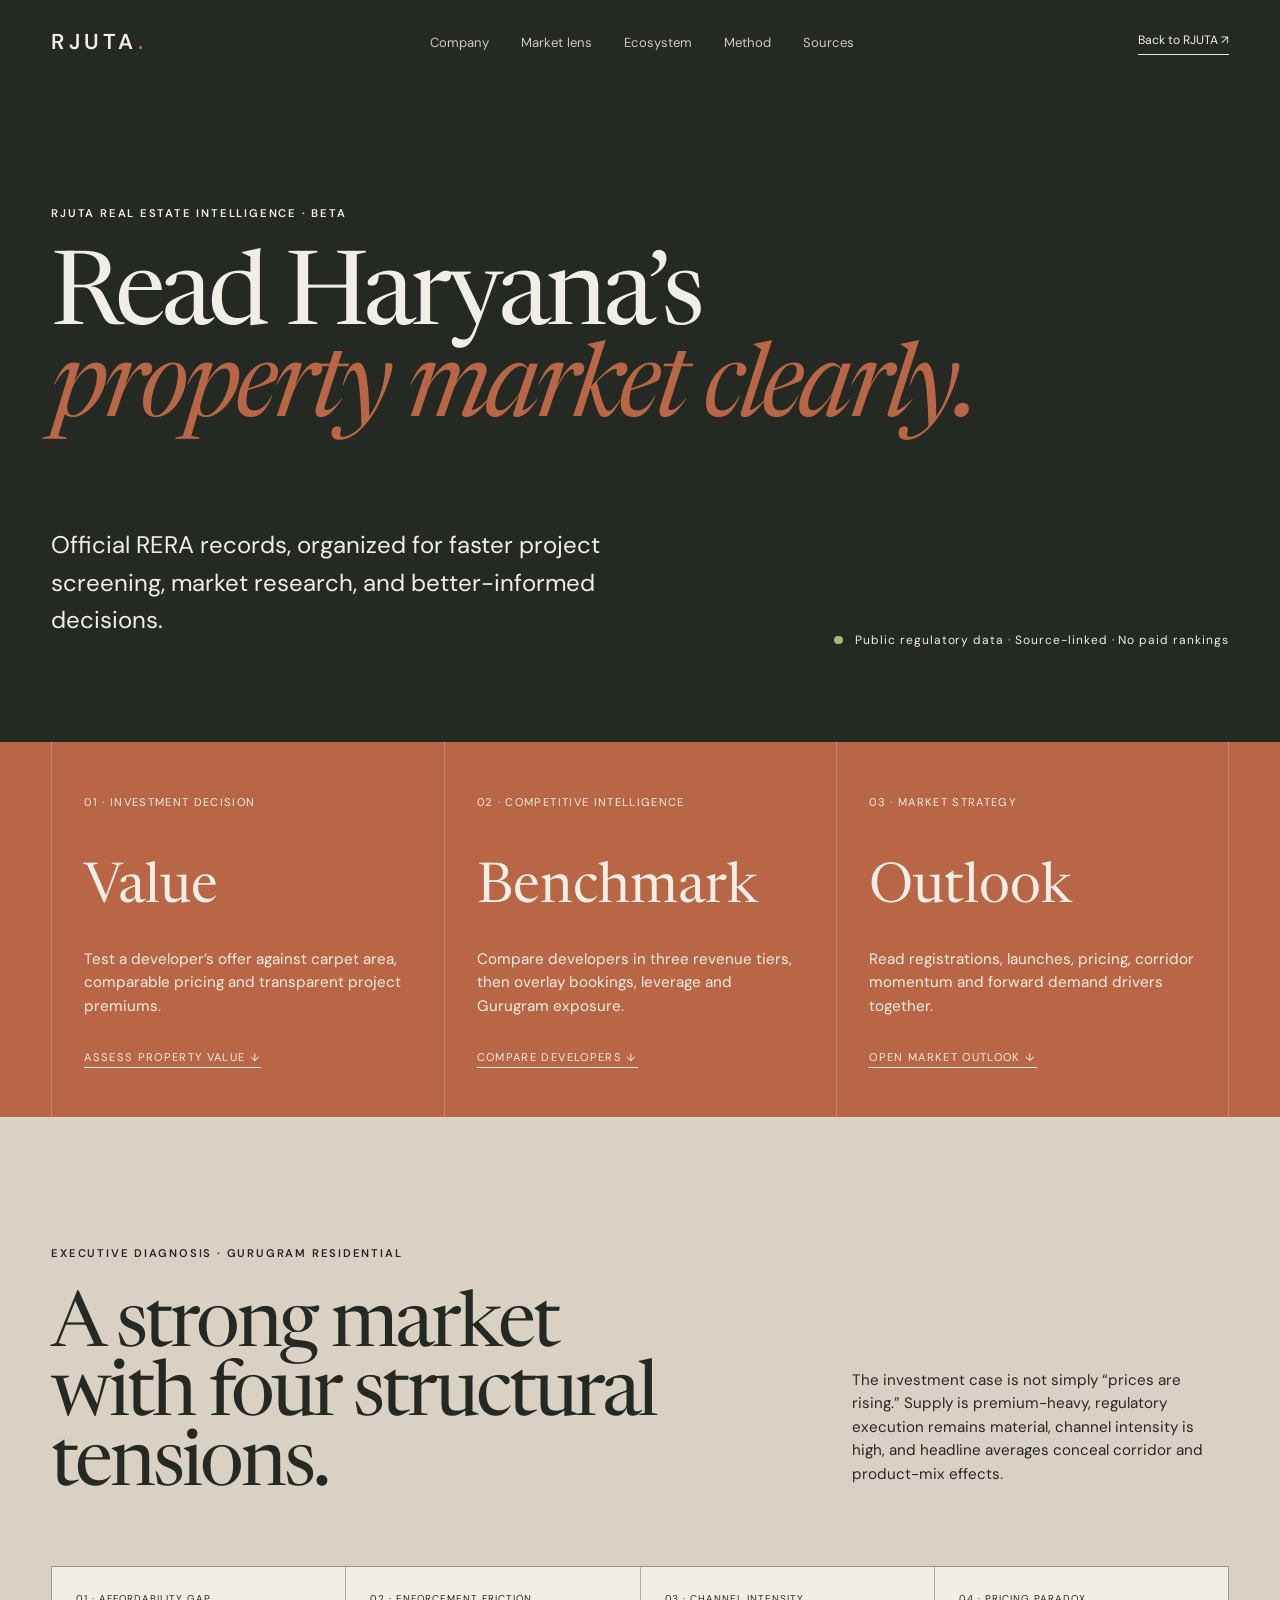
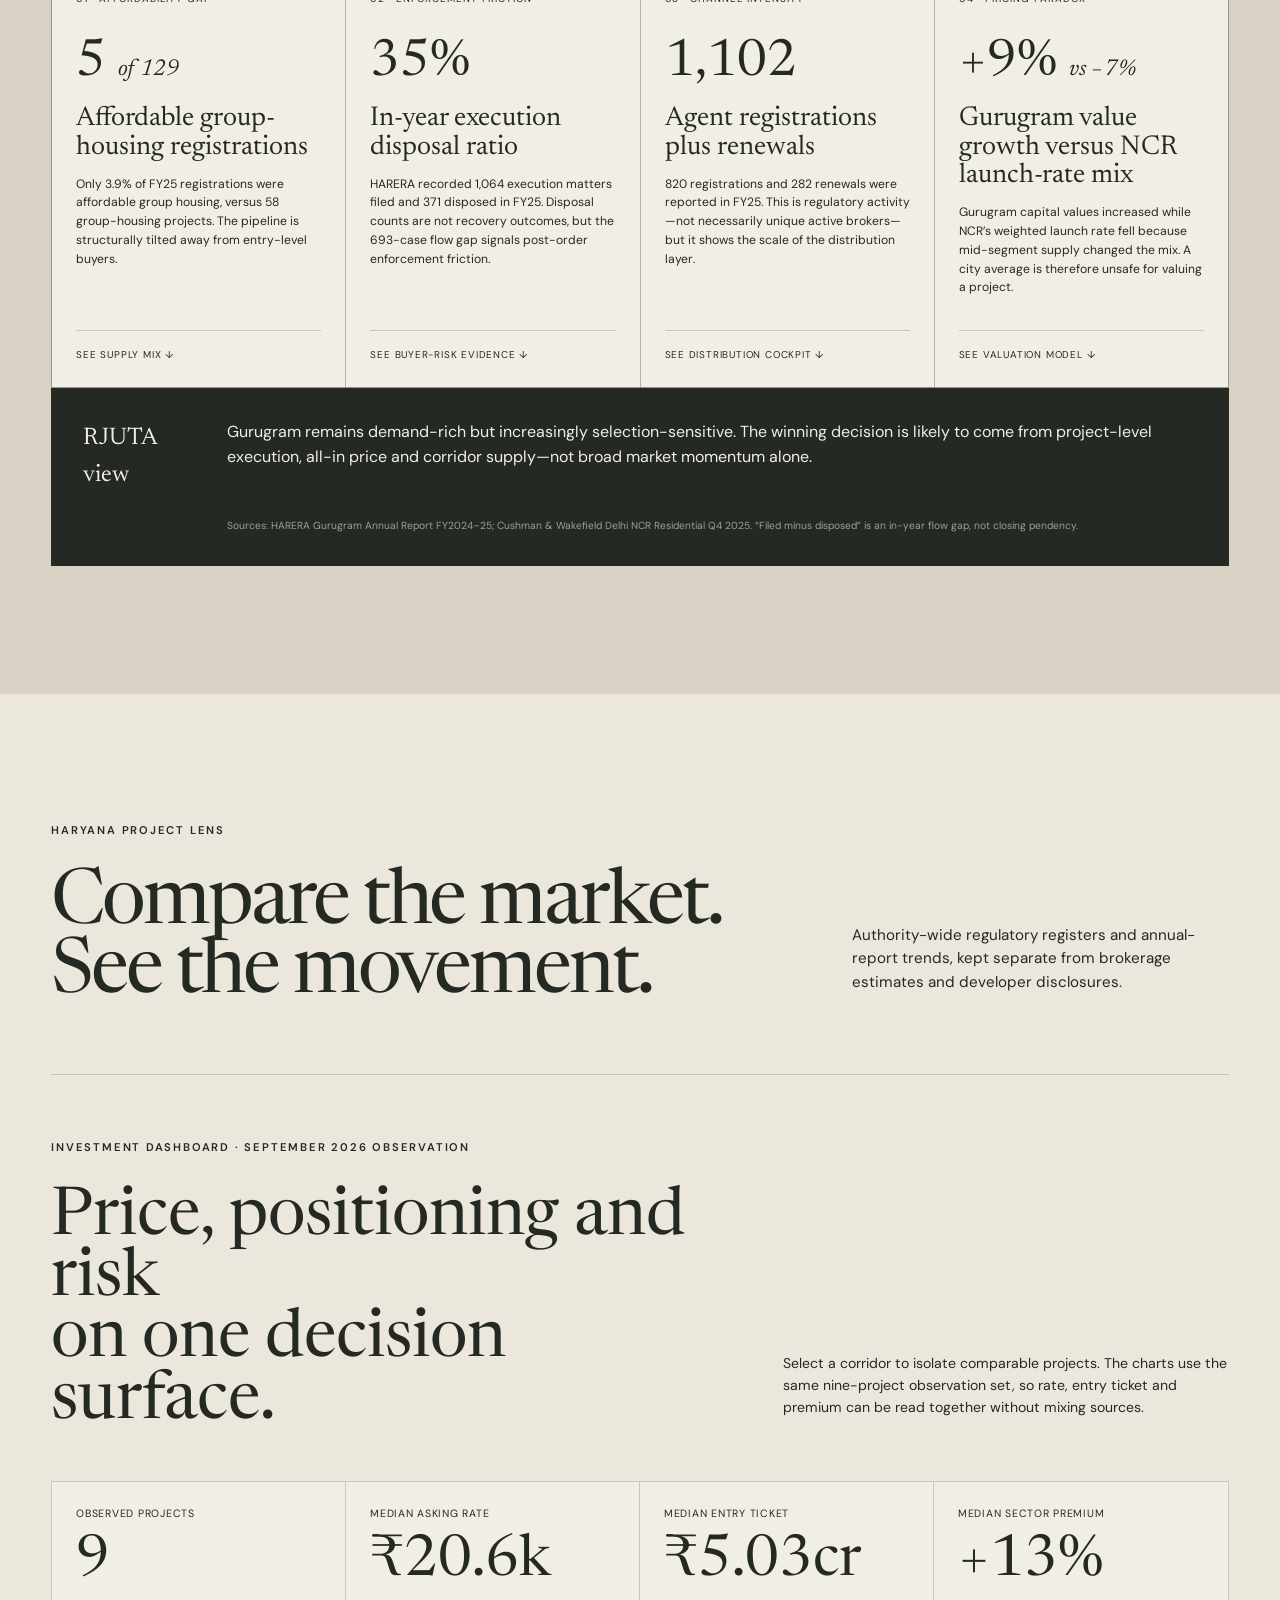
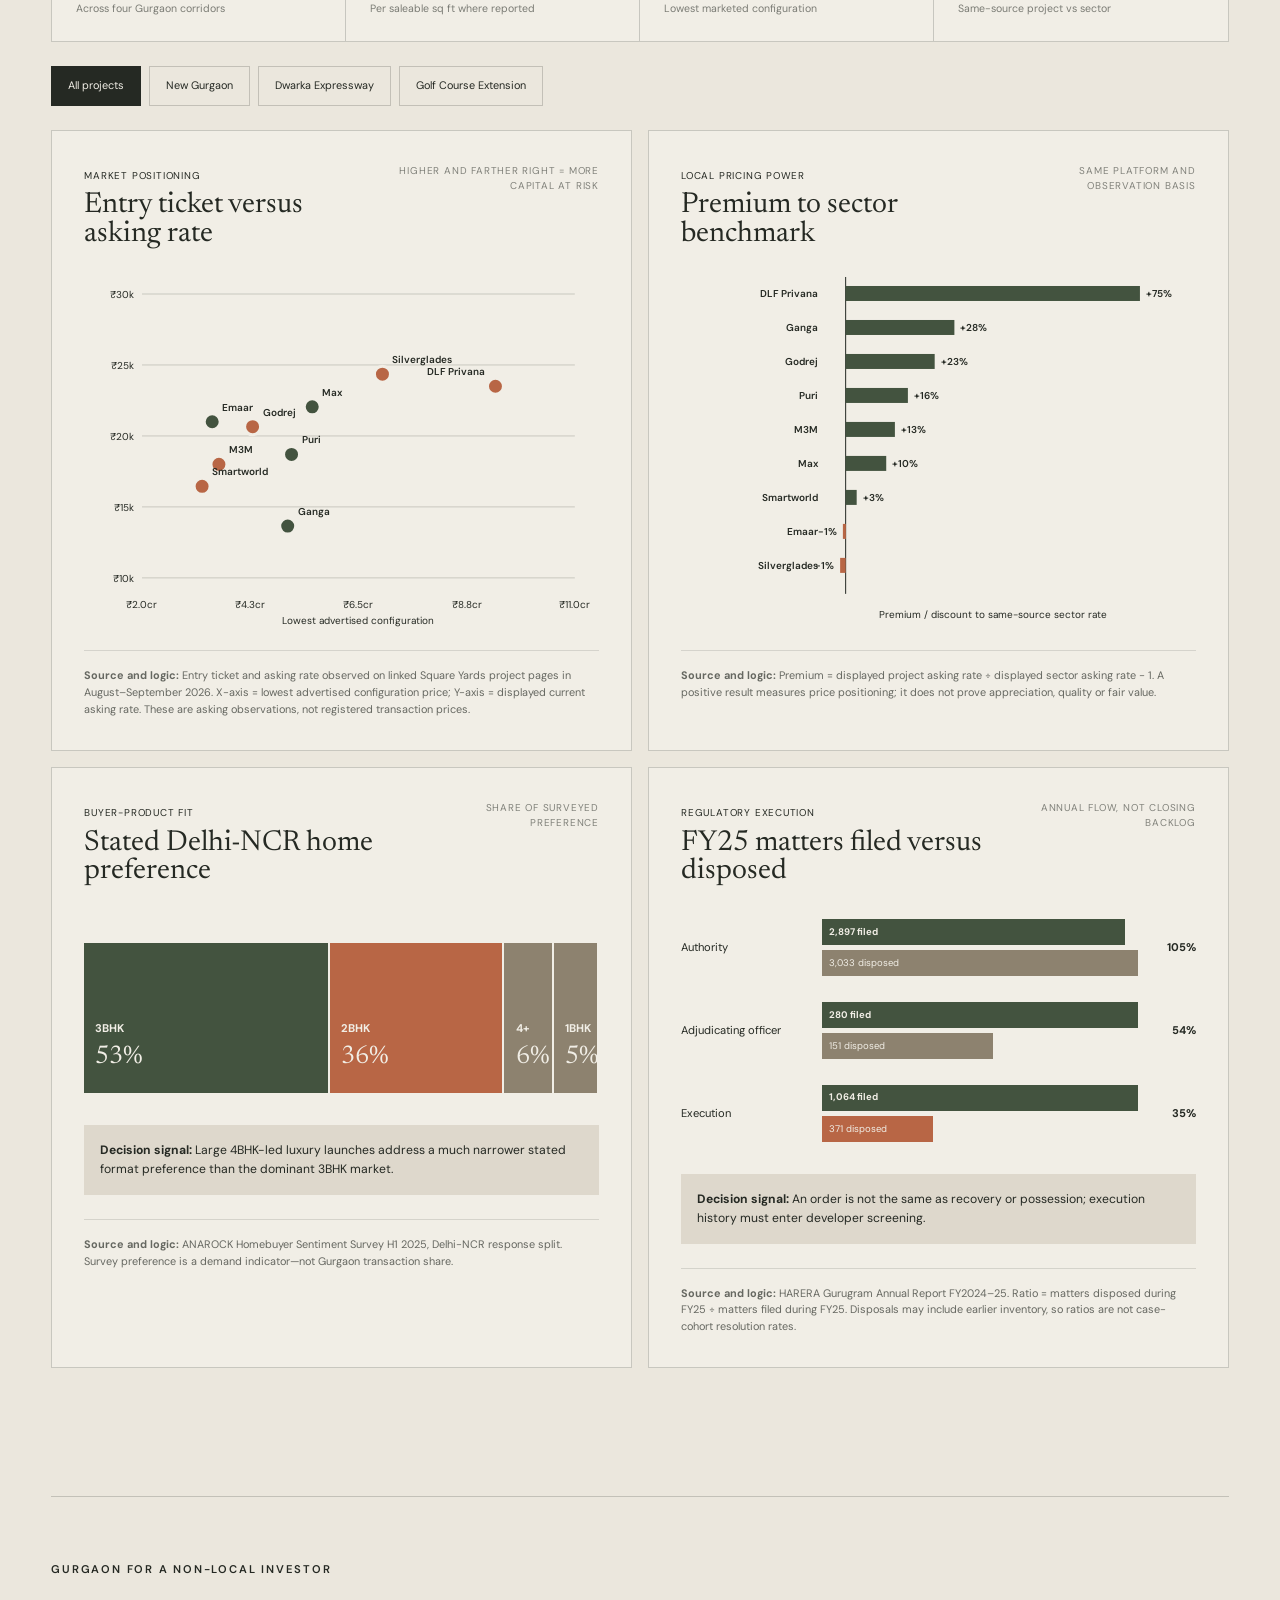
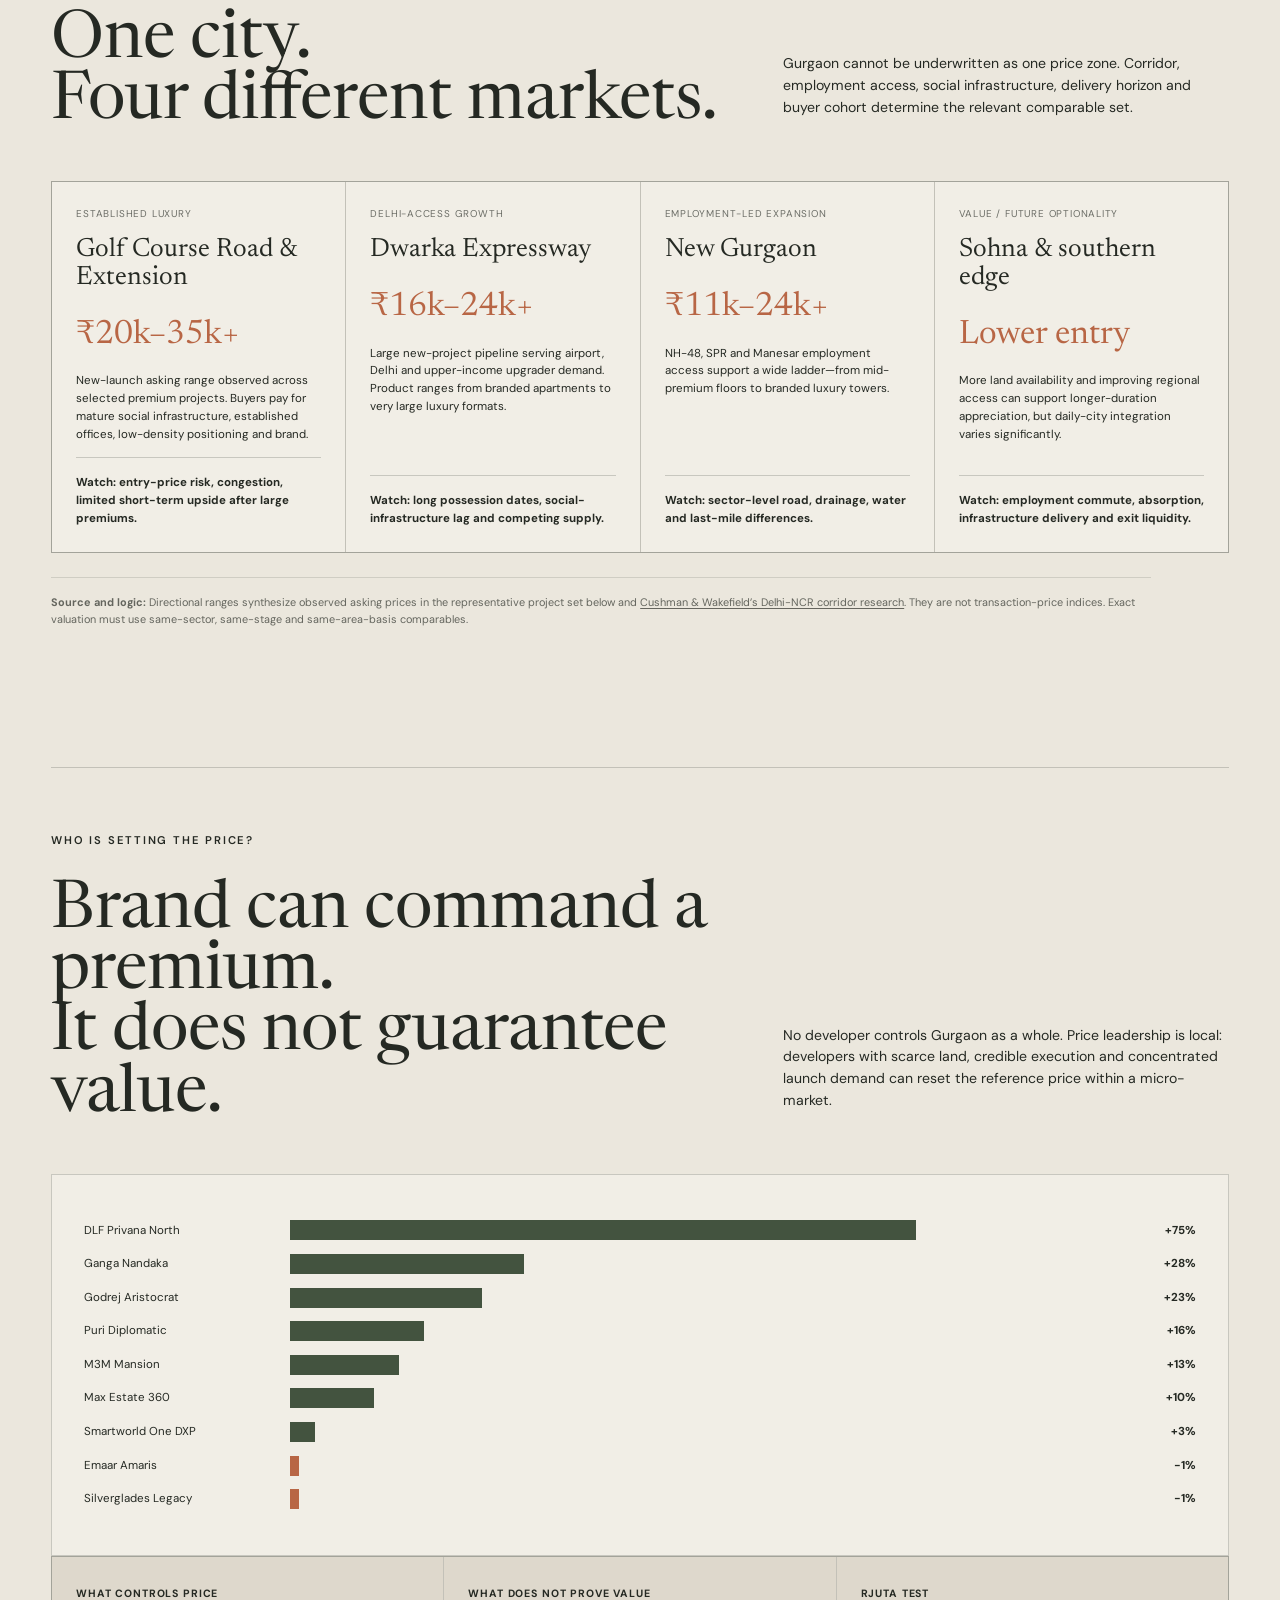
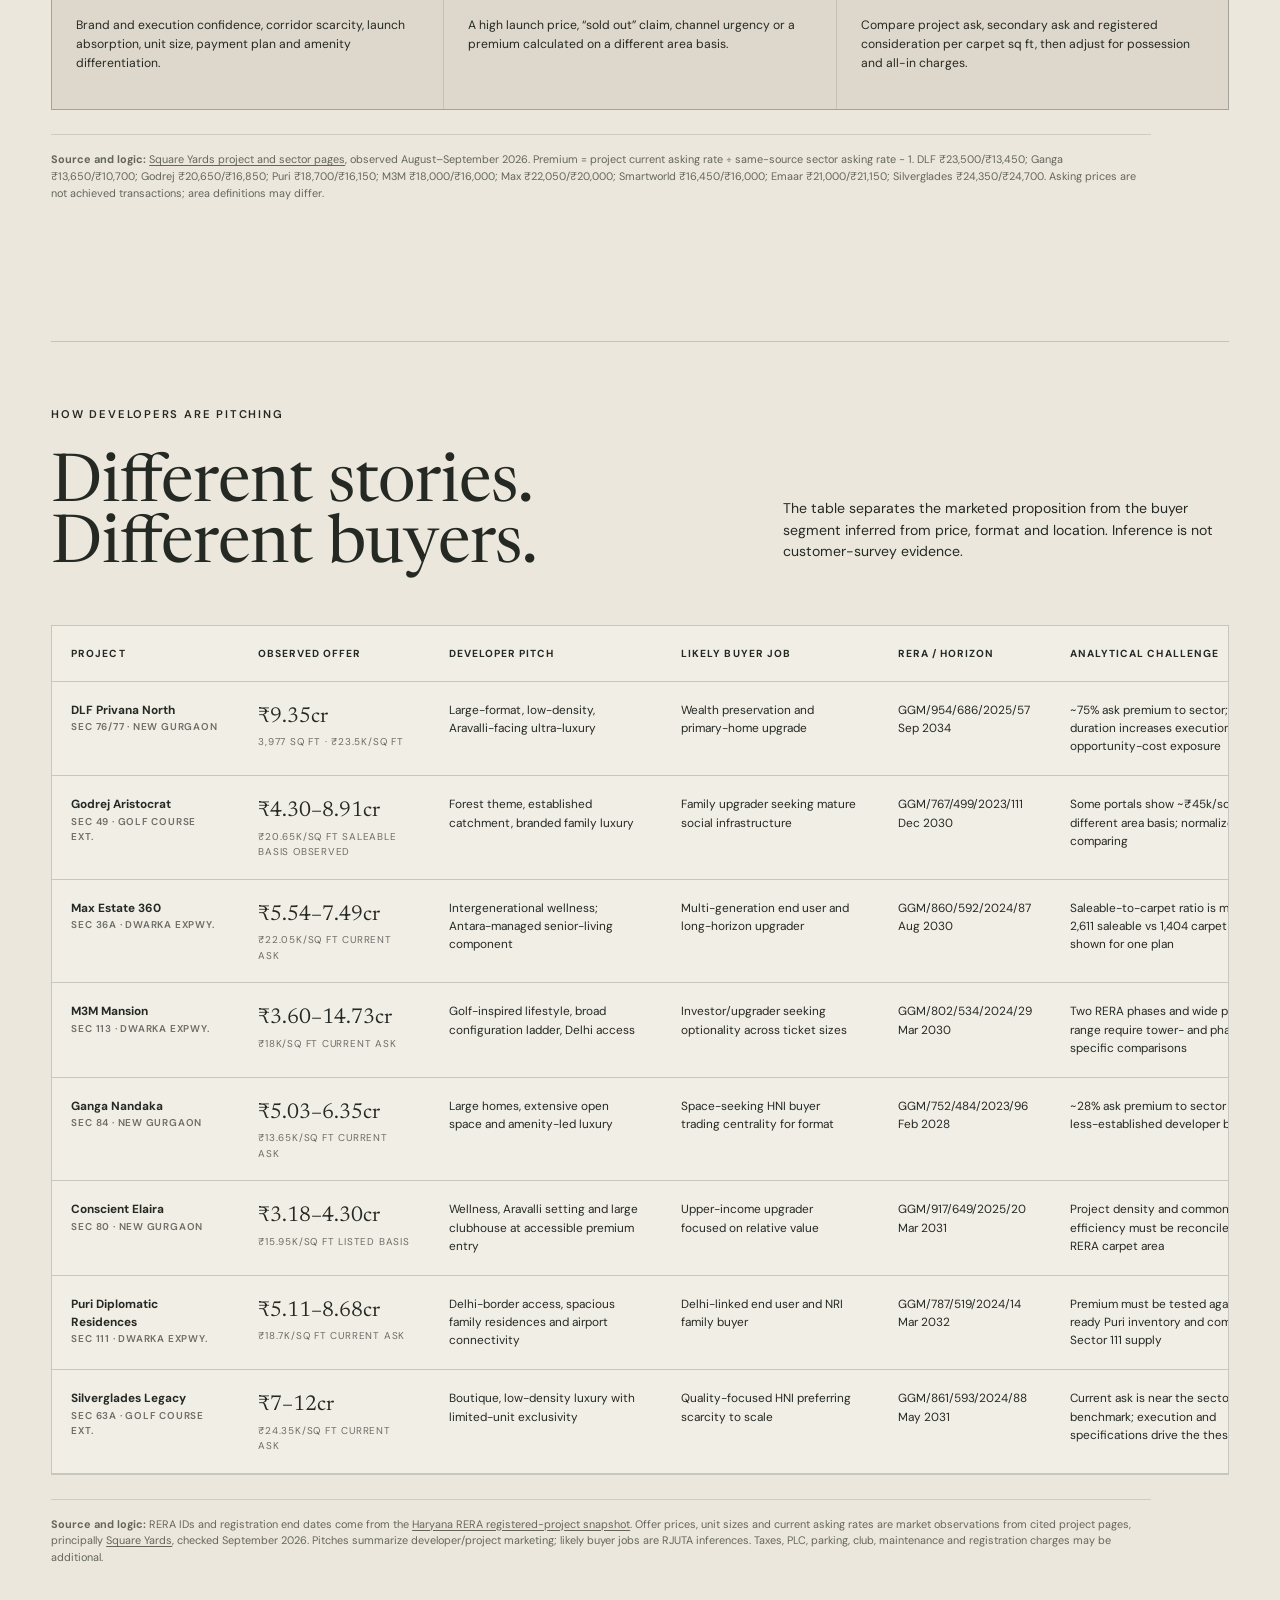
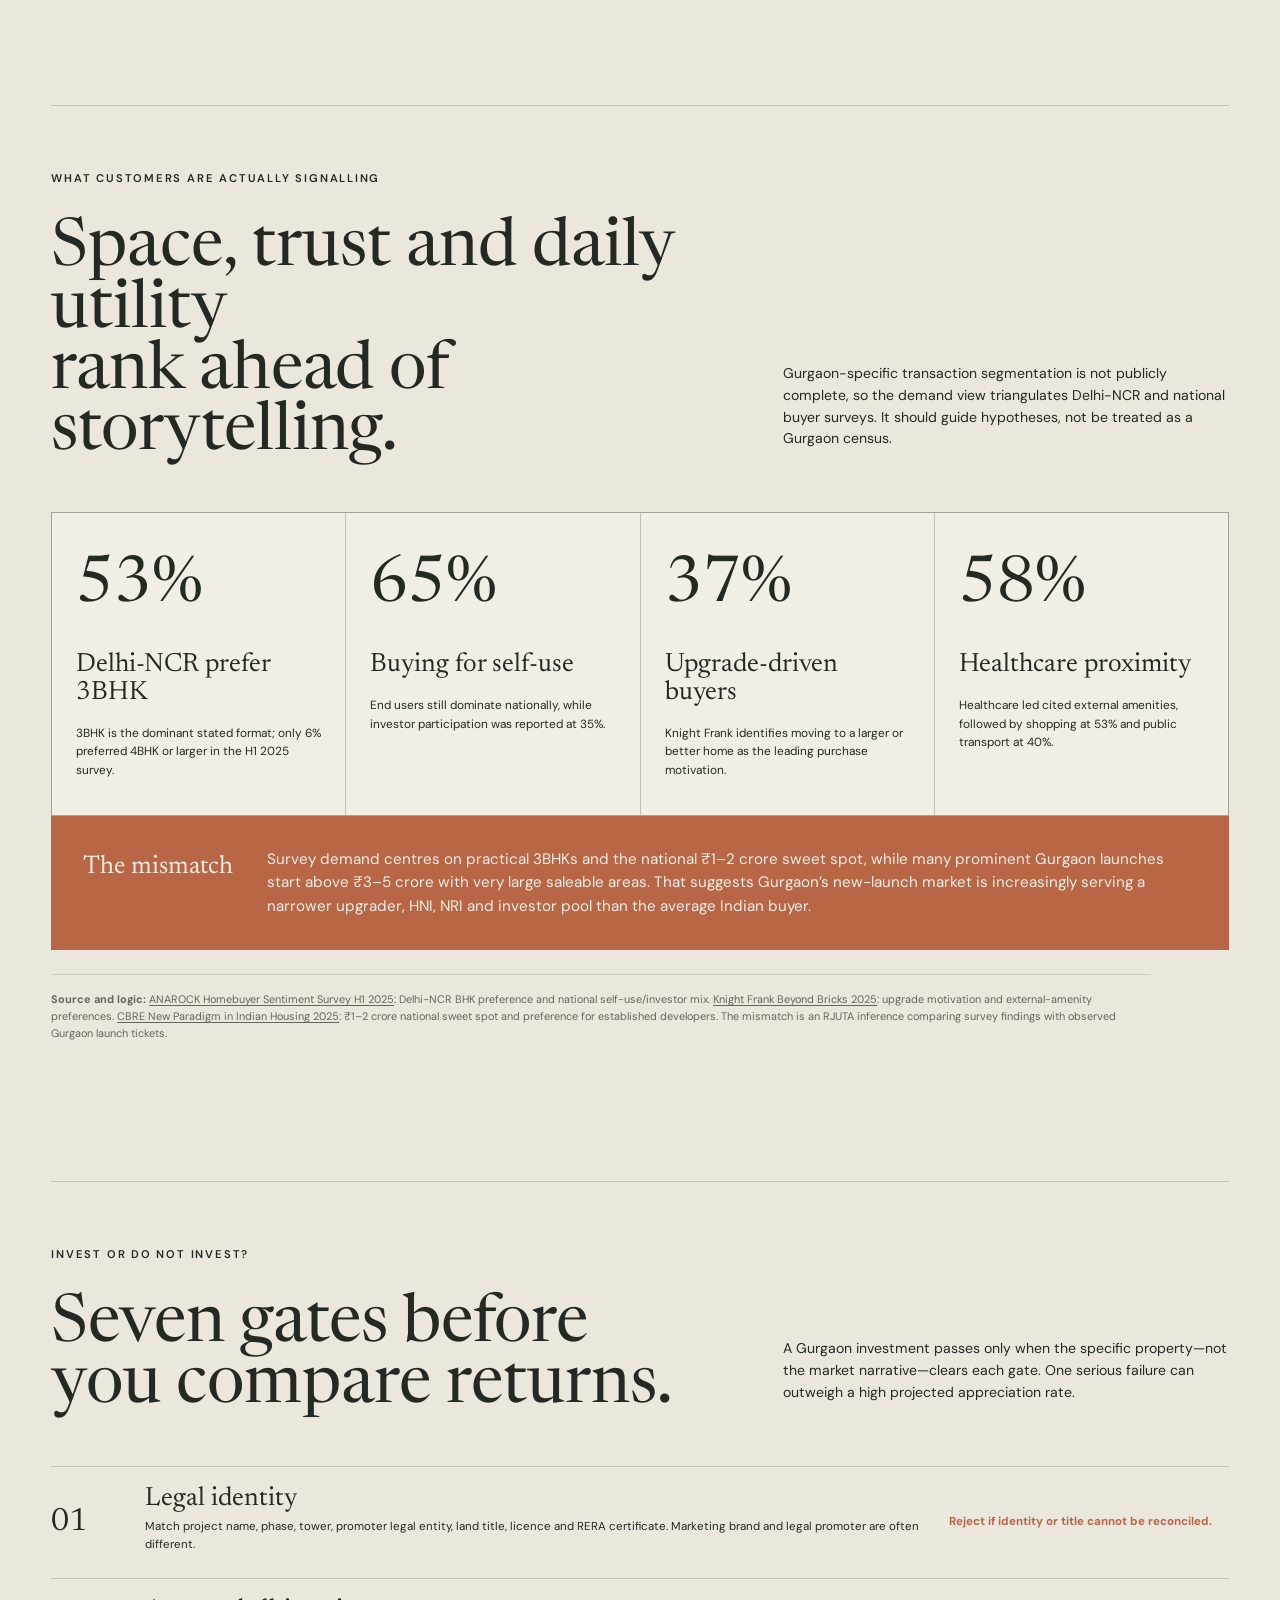
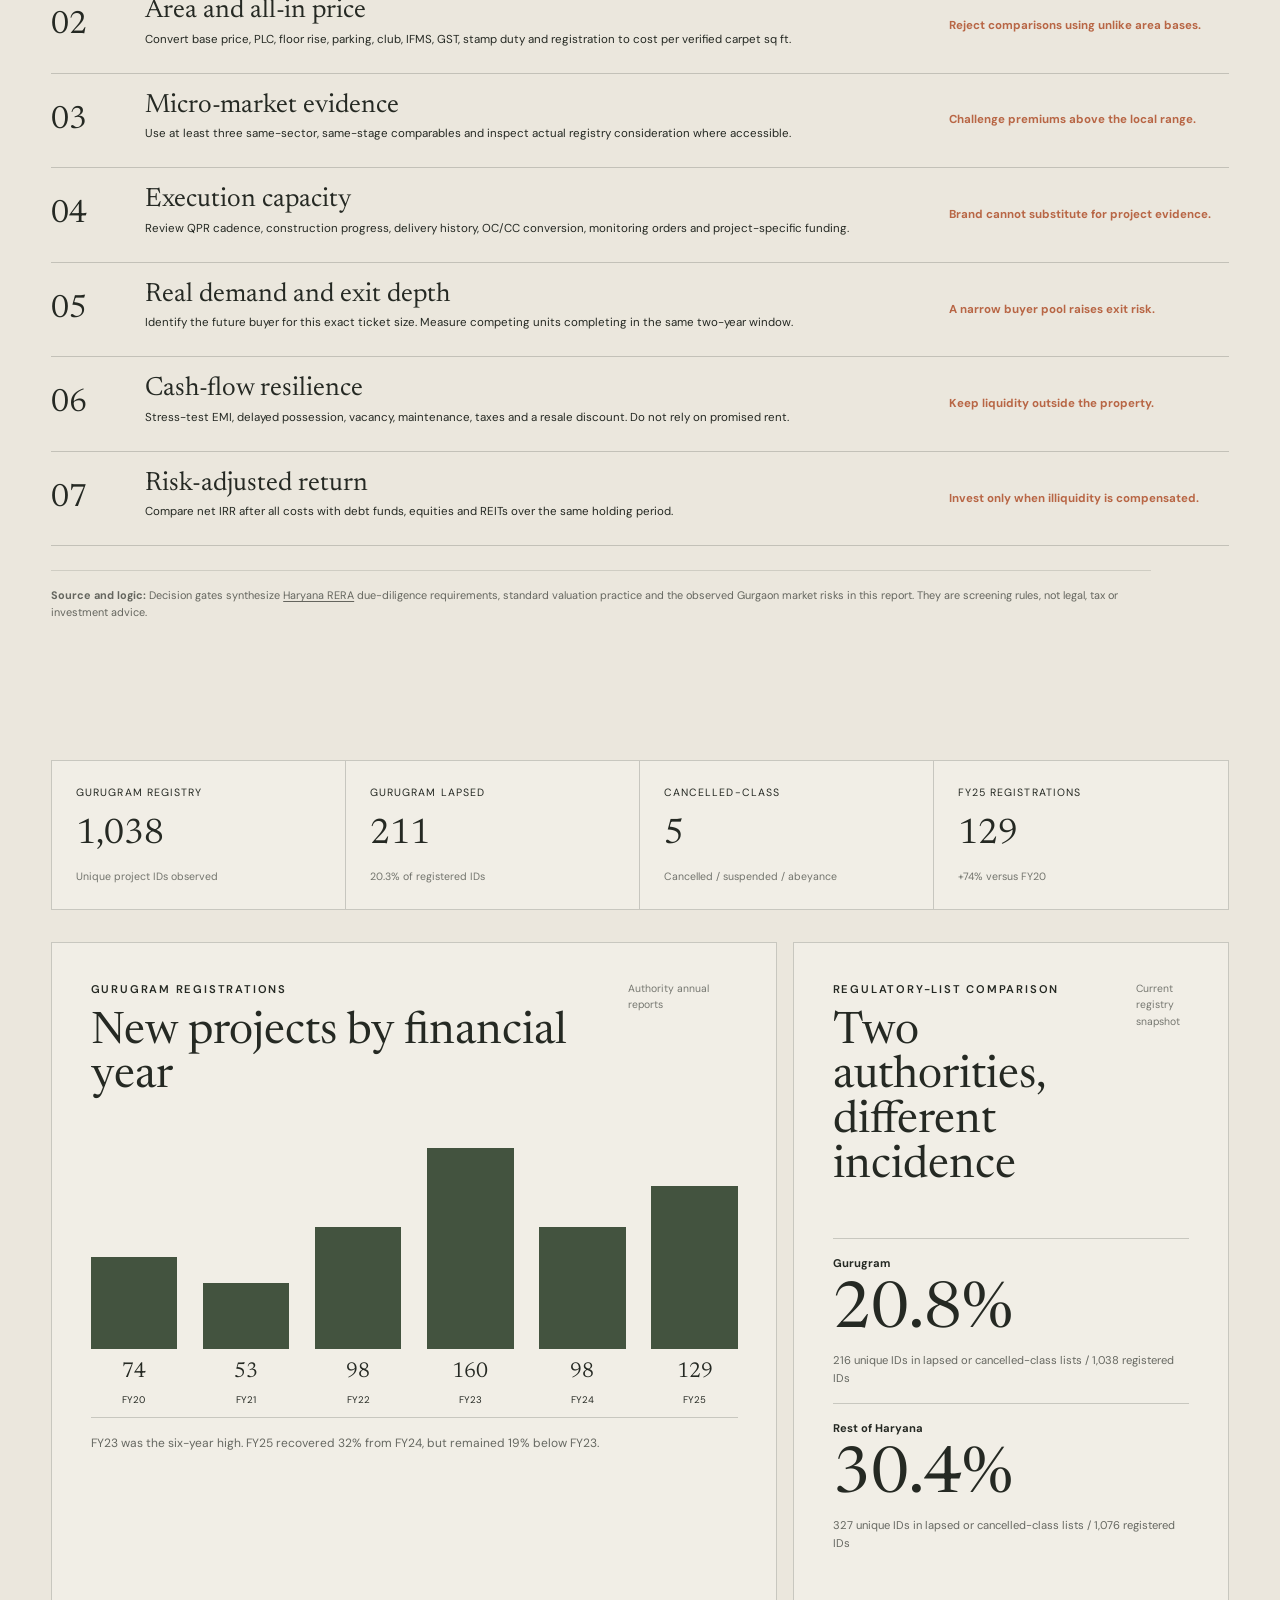
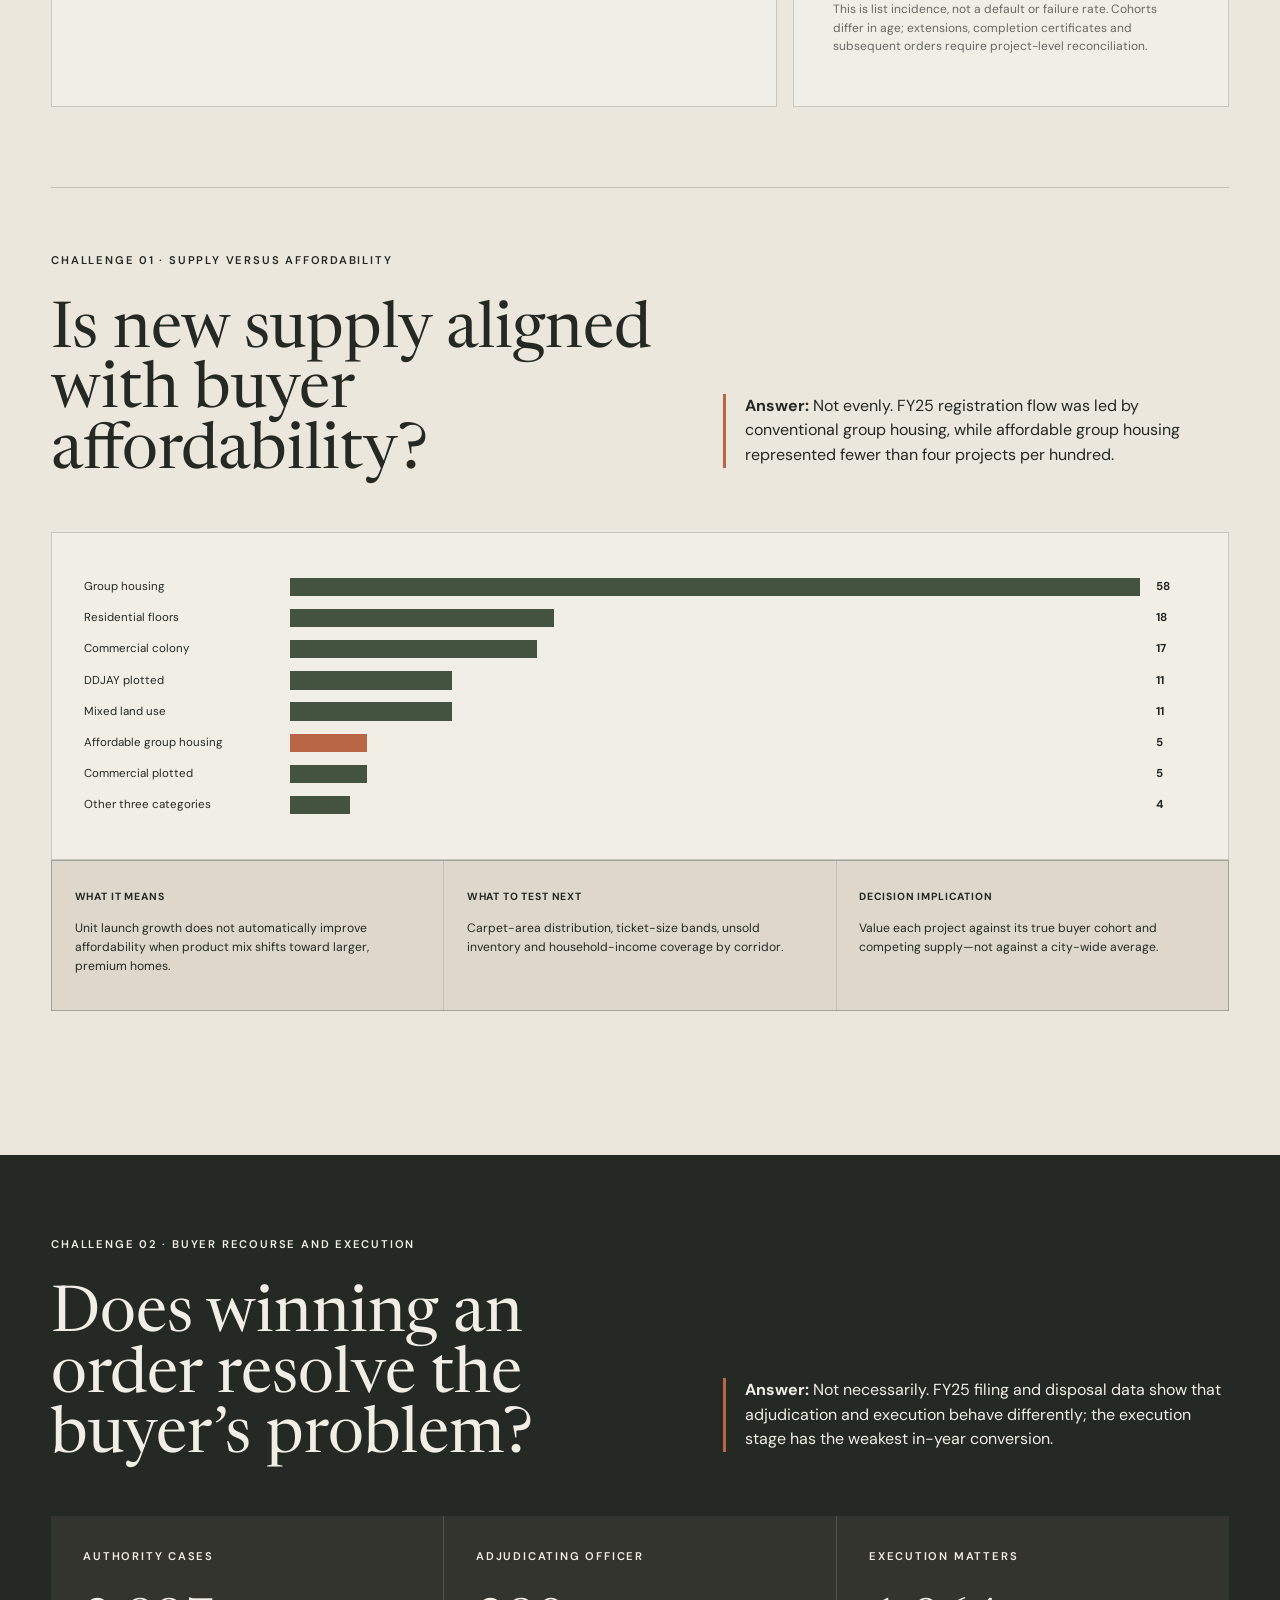
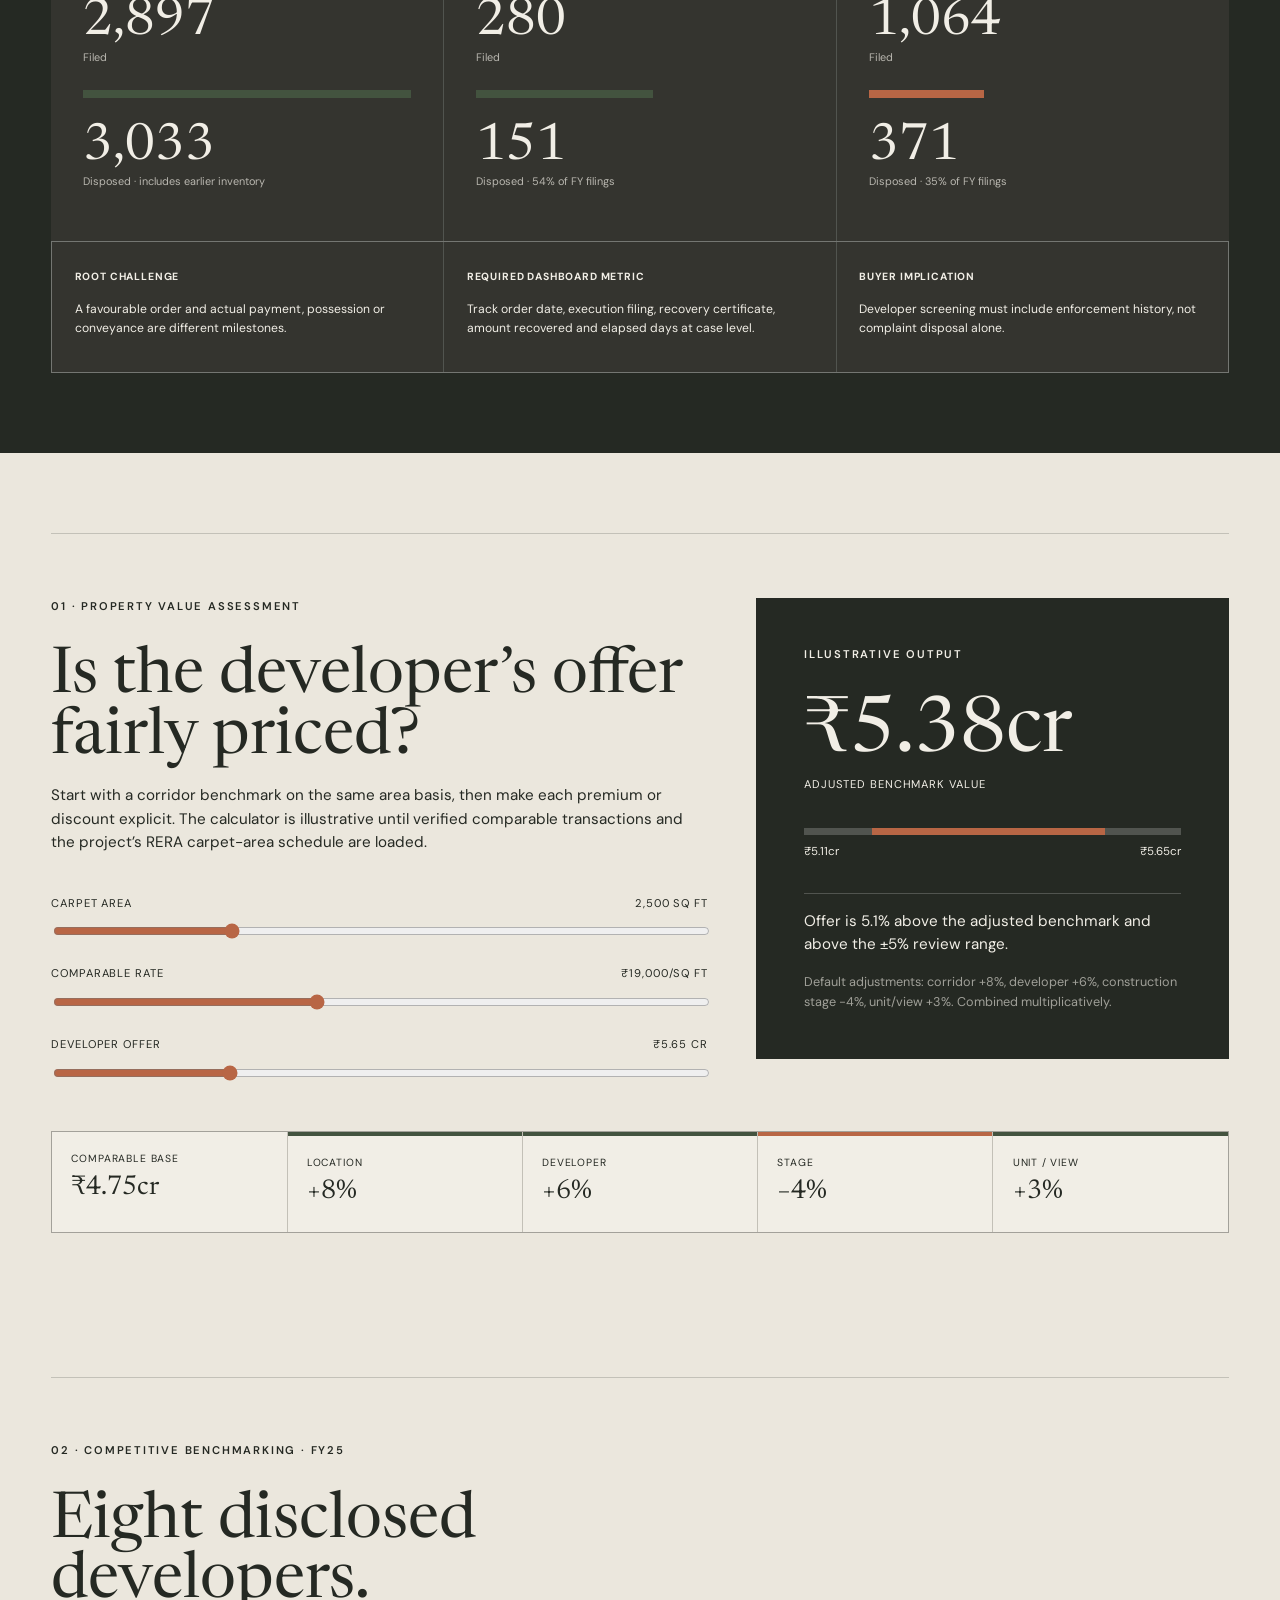
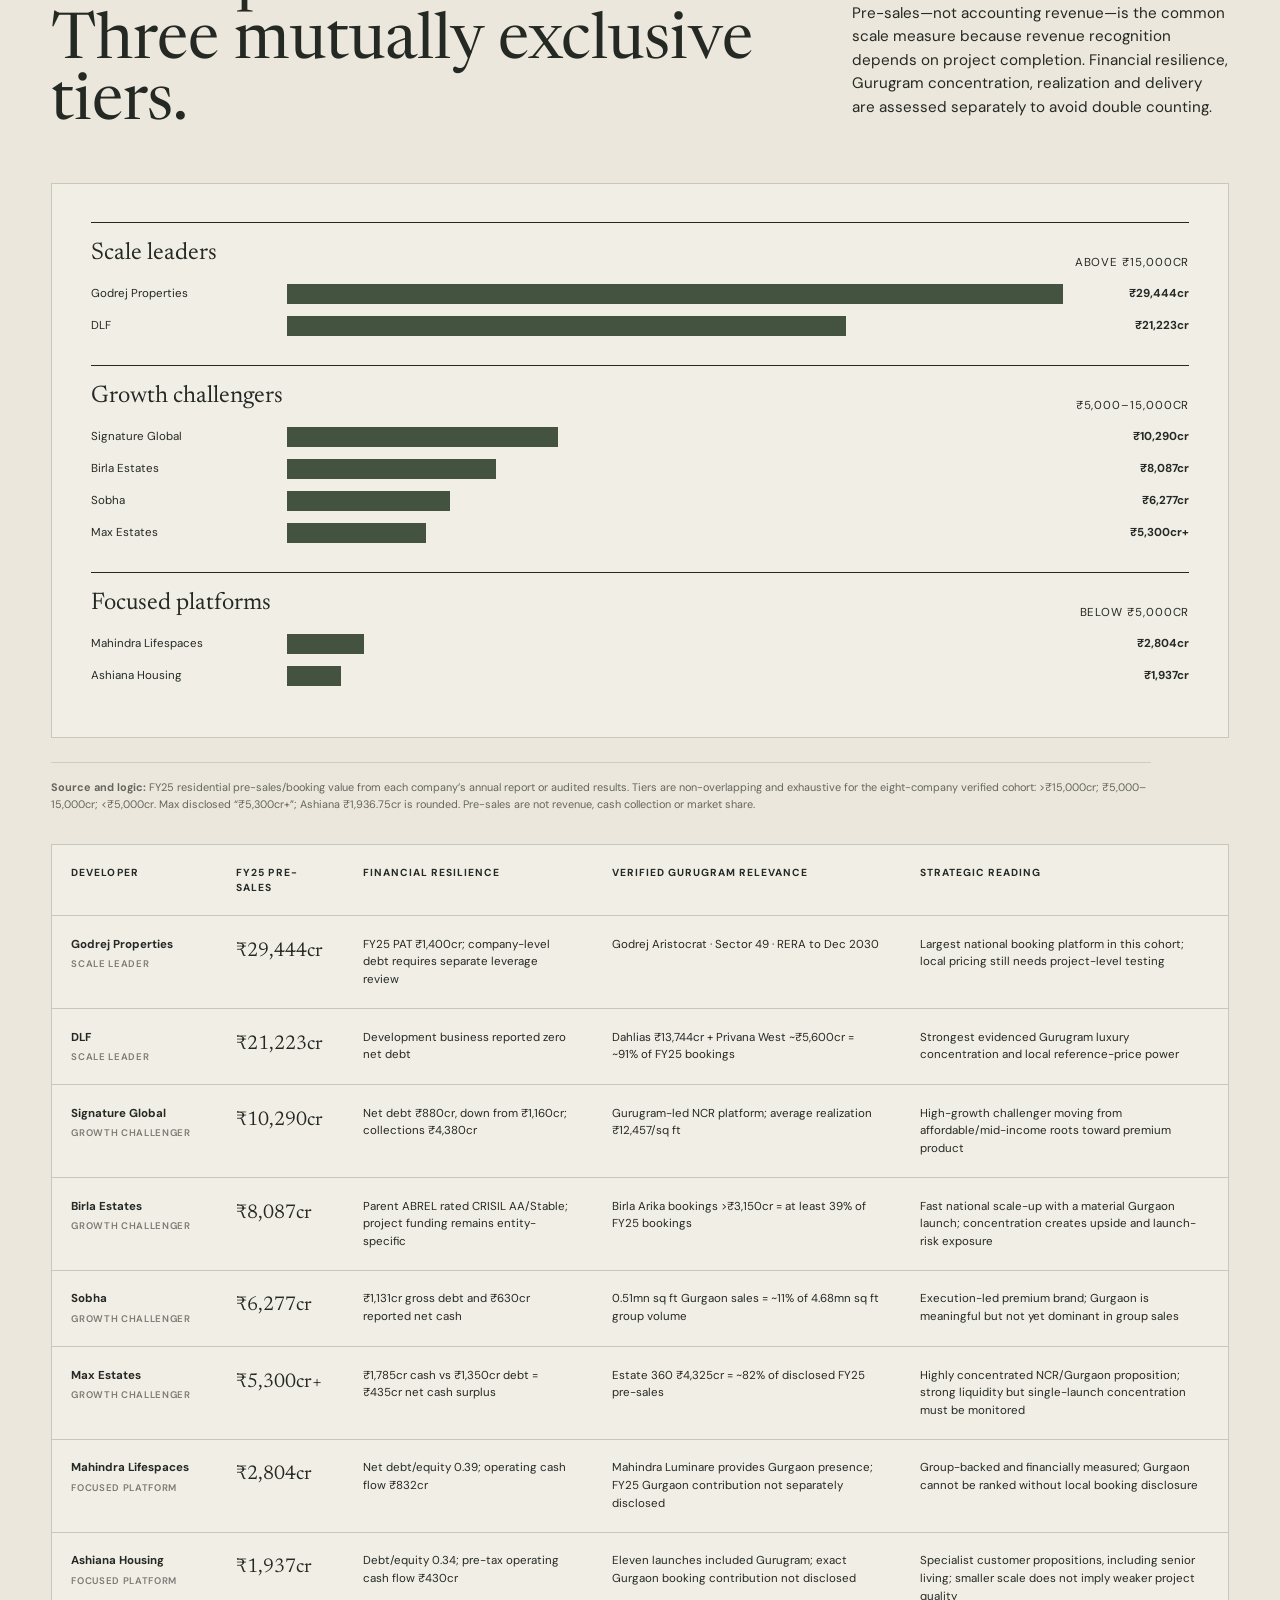
==== intelligence.html @ 6b5838f7 "Add files via upload" ====
<!doctype html>
<html lang="en">
<head>
  <meta charset="utf-8">
  <meta name="viewport" content="width=device-width, initial-scale=1">
  <meta name="description" content="RJUTA Haryana Real Estate Intelligence turns public RERA records into clear, traceable market signals.">
  <meta name="theme-color" content="#f1eee6">
  <title>Haryana Real Estate Intelligence — RJUTA</title>
  <link rel="preconnect" href="https://fonts.googleapis.com">
  <link rel="preconnect" href="https://fonts.gstatic.com" crossorigin>
  <link href="https://fonts.googleapis.com/css2?family=DM+Sans:wght@400;500;600&family=Newsreader:opsz,wght@6..72,400;6..72,500&display=swap" rel="stylesheet">
  <link rel="stylesheet" href="styles.css">
  <link rel="stylesheet" href="intelligence.css">
</head>
<body class="intel-page">
  <a class="skip-link" href="#main">Skip to content</a>
  <header class="site-header intel-header">
    <a class="brand" href="index.html">RJUTA<span>.</span></a>
    <nav class="desktop-nav" aria-label="Primary navigation"><a href="index.html">Company</a><a href="#lens">Market lens</a><a href="#ecosystem">Ecosystem</a><a href="#method">Method</a><a href="#sources">Sources</a></nav>
    <a class="back-link" href="index.html">Back to RJUTA ↗</a>
  </header>

  <main id="main">
    <section class="intel-hero">
      <p class="eyebrow">RJUTA Real Estate Intelligence · Beta</p>
      <h1>Read Haryana’s<br><em>property market clearly.</em></h1>
      <div class="intel-intro"><p>Official RERA records, organized for faster project screening, market research, and better-informed decisions.</p><p class="data-note"><span></span> Public regulatory data · Source-linked · No paid rankings</p></div>
    </section>

    <section class="intel-products" aria-label="Executive summary navigation">
      <article><span>01 · Investment decision</span><h2>Value</h2><p>Test a developer’s offer against carpet area, comparable pricing and transparent project premiums.</p><a href="#valuation">Assess property value ↓</a></article>
      <article><span>02 · Competitive intelligence</span><h2>Benchmark</h2><p>Compare developers in three revenue tiers, then overlay bookings, leverage and Gurugram exposure.</p><a href="#benchmark">Compare developers ↓</a></article>
      <article><span>03 · Market strategy</span><h2>Outlook</h2><p>Read registrations, launches, pricing, corridor momentum and forward demand drivers together.</p><a href="#outlook">Open market outlook ↓</a></article>
    </section>

    <section class="executive-diagnosis" aria-labelledby="diagnosis-title">
      <div class="diagnosis-head"><div><p class="eyebrow">Executive diagnosis · Gurugram residential</p><h2 id="diagnosis-title">A strong market<br>with four structural tensions.</h2></div><p>The investment case is not simply “prices are rising.” Supply is premium-heavy, regulatory execution remains material, channel intensity is high, and headline averages conceal corridor and product-mix effects.</p></div>
      <div class="tension-grid">
        <article><span>01 · Affordability gap</span><strong>5 <i>of 129</i></strong><h3>Affordable group-housing registrations</h3><p>Only 3.9% of FY25 registrations were affordable group housing, versus 58 group-housing projects. The pipeline is structurally tilted away from entry-level buyers.</p><a href="#pipeline-mix">See supply mix ↓</a></article>
        <article><span>02 · Enforcement friction</span><strong>35%</strong><h3>In-year execution disposal ratio</h3><p>HARERA recorded 1,064 execution matters filed and 371 disposed in FY25. Disposal counts are not recovery outcomes, but the 693-case flow gap signals post-order enforcement friction.</p><a href="#buyer-risk">See buyer-risk evidence ↓</a></article>
        <article><span>03 · Channel intensity</span><strong>1,102</strong><h3>Agent registrations plus renewals</h3><p>820 registrations and 282 renewals were reported in FY25. This is regulatory activity—not necessarily unique active brokers—but it shows the scale of the distribution layer.</p><a href="#ecosystem">See distribution cockpit ↓</a></article>
        <article><span>04 · Pricing paradox</span><strong>+9% <i>vs −7%</i></strong><h3>Gurugram value growth versus NCR launch-rate mix</h3><p>Gurugram capital values increased while NCR’s weighted launch rate fell because mid-segment supply changed the mix. A city average is therefore unsafe for valuing a project.</p><a href="#valuation">See valuation model ↓</a></article>
      </div>
      <div class="executive-thesis"><b>RJUTA view</b><p>Gurugram remains demand-rich but increasingly selection-sensitive. The winning decision is likely to come from project-level execution, all-in price and corridor supply—not broad market momentum alone.</p><small>Sources: HARERA Gurugram Annual Report FY2024–25; Cushman & Wakefield Delhi NCR Residential Q4 2025. “Filed minus disposed” is an in-year flow gap, not closing pendency.</small></div>
    </section>

    <section class="market-lens" id="lens">
      <div class="lens-title"><div><p class="eyebrow">Haryana project lens</p><h2>Compare the market.<br>See the movement.</h2></div><p>Authority-wide regulatory registers and annual-report trends, kept separate from brokerage estimates and developer disclosures.</p></div>

      <section class="decision-dashboard" aria-labelledby="dashboard-title">
        <div class="dashboard-heading"><div><p class="eyebrow">Investment dashboard · September 2026 observation</p><h3 id="dashboard-title">Price, positioning and risk<br>on one decision surface.</h3></div><p>Select a corridor to isolate comparable projects. The charts use the same nine-project observation set, so rate, entry ticket and premium can be read together without mixing sources.</p></div>
        <div class="dashboard-kpis" aria-label="Nine-project sample summary">
          <article><span>Observed projects</span><strong id="dash-project-count">9</strong><small>Across four Gurgaon corridors</small></article>
          <article><span>Median asking rate</span><strong id="dash-median-rate">₹20.7k</strong><small>Per saleable sq ft where reported</small></article>
          <article><span>Median entry ticket</span><strong id="dash-median-ticket">₹5.03cr</strong><small>Lowest marketed configuration</small></article>
          <article><span>Median sector premium</span><strong id="dash-median-premium">+10%</strong><small>Same-source project vs sector</small></article>
        </div>
        <div class="corridor-filter" role="group" aria-label="Filter projects by corridor">
          <button type="button" class="active" data-corridor="All" aria-pressed="true">All projects</button><button type="button" data-corridor="New Gurgaon" aria-pressed="false">New Gurgaon</button><button type="button" data-corridor="Dwarka Expressway" aria-pressed="false">Dwarka Expressway</button><button type="button" data-corridor="Golf Course Extension" aria-pressed="false">Golf Course Extension</button>
        </div>
        <div class="dashboard-chart-grid">
          <article class="chart-panel"><div class="chart-heading"><div><span>Market positioning</span><h4>Entry ticket versus asking rate</h4></div><small>Higher and farther right = more capital at risk</small></div><div class="svg-chart" id="positioning-chart" aria-label="Scatter chart comparing entry ticket and asking rate for selected Gurgaon projects"></div><p class="chart-source"><b>Source and logic:</b> Entry ticket and asking rate observed on linked Square Yards project pages in August–September 2026. X-axis = lowest advertised configuration price; Y-axis = displayed current asking rate. These are asking observations, not registered transaction prices.</p></article>
          <article class="chart-panel"><div class="chart-heading"><div><span>Local pricing power</span><h4>Premium to sector benchmark</h4></div><small>Same platform and observation basis</small></div><div class="svg-chart" id="premium-svg-chart" aria-label="Diverging chart of project asking premiums to sector benchmarks"></div><p class="chart-source"><b>Source and logic:</b> Premium = displayed project asking rate ÷ displayed sector asking rate − 1. A positive result measures price positioning; it does not prove appreciation, quality or fair value.</p></article>
        </div>
        <div class="dashboard-chart-grid lower">
          <article class="chart-panel"><div class="chart-heading"><div><span>Buyer-product fit</span><h4>Stated Delhi-NCR home preference</h4></div><small>Share of surveyed preference</small></div><div class="preference-stack" role="img" aria-label="Delhi NCR buyer preference: 3BHK 53%, 2BHK 36%, 4BHK or larger 6%, 1BHK 5%"><i style="--share:53"><b>3BHK</b><span>53%</span></i><i style="--share:36"><b>2BHK</b><span>36%</span></i><i style="--share:6"><b>4+</b><span>6%</span></i><i style="--share:5"><b>1BHK</b><span>5%</span></i></div><p class="chart-insight"><b>Decision signal:</b> Large 4BHK-led luxury launches address a much narrower stated format preference than the dominant 3BHK market.</p><p class="chart-source"><b>Source and logic:</b> ANAROCK Homebuyer Sentiment Survey H1 2025, Delhi-NCR response split. Survey preference is a demand indicator—not Gurgaon transaction share.</p></article>
          <article class="chart-panel"><div class="chart-heading"><div><span>Regulatory execution</span><h4>FY25 matters filed versus disposed</h4></div><small>Annual flow, not closing backlog</small></div><div class="flow-bars" role="img" aria-label="Authority filed 2897 and disposed 3033; Adjudicating Officer filed 280 and disposed 151; Execution filed 1064 and disposed 371"><div><span>Authority</span><i><b style="--w:96%">2,897 filed</b><em style="--w:100%">3,033 disposed</em></i><strong>105%</strong></div><div><span>Adjudicating officer</span><i><b style="--w:100%">280 filed</b><em style="--w:54%">151 disposed</em></i><strong>54%</strong></div><div><span>Execution</span><i><b style="--w:100%">1,064 filed</b><em class="risk" style="--w:35%">371 disposed</em></i><strong>35%</strong></div></div><p class="chart-insight"><b>Decision signal:</b> An order is not the same as recovery or possession; execution history must enter developer screening.</p><p class="chart-source"><b>Source and logic:</b> HARERA Gurugram Annual Report FY2024–25. Ratio = matters disposed during FY25 ÷ matters filed during FY25. Disposals may include earlier inventory, so ratios are not case-cohort resolution rates.</p></article>
        </div>
      </section>

      <section class="outsider-guide" aria-labelledby="outsider-title">
        <div class="guide-head"><div><p class="eyebrow">Gurgaon for a non-local investor</p><h3 id="outsider-title">One city.<br>Four different markets.</h3></div><p>Gurgaon cannot be underwritten as one price zone. Corridor, employment access, social infrastructure, delivery horizon and buyer cohort determine the relevant comparable set.</p></div>
        <div class="corridor-cards">
          <article><span>Established luxury</span><h4>Golf Course Road & Extension</h4><strong>₹20k–35k+</strong><p>New-launch asking range observed across selected premium projects. Buyers pay for mature social infrastructure, established offices, low-density positioning and brand.</p><b>Watch: entry-price risk, congestion, limited short-term upside after large premiums.</b></article>
          <article><span>Delhi-access growth</span><h4>Dwarka Expressway</h4><strong>₹16k–24k+</strong><p>Large new-project pipeline serving airport, Delhi and upper-income upgrader demand. Product ranges from branded apartments to very large luxury formats.</p><b>Watch: long possession dates, social-infrastructure lag and competing supply.</b></article>
          <article><span>Employment-led expansion</span><h4>New Gurgaon</h4><strong>₹11k–24k+</strong><p>NH-48, SPR and Manesar employment access support a wide ladder—from mid-premium floors to branded luxury towers.</p><b>Watch: sector-level road, drainage, water and last-mile differences.</b></article>
          <article><span>Value / future optionality</span><h4>Sohna & southern edge</h4><strong>Lower entry</strong><p>More land availability and improving regional access can support longer-duration appreciation, but daily-city integration varies significantly.</p><b>Watch: employment commute, absorption, infrastructure delivery and exit liquidity.</b></article>
        </div>
        <p class="chart-source"><b>Source and logic:</b> Directional ranges synthesize observed asking prices in the representative project set below and <a href="https://assets.cushmanwakefield.com/-/media/cw/marketbeat-pdfs/2025/q4/apac-and-gc/india---delhi-ncr--residential-q4-2025_final_.pdf" target="_blank" rel="noopener">Cushman &amp; Wakefield’s Delhi-NCR corridor research</a>. They are not transaction-price indices. Exact valuation must use same-sector, same-stage and same-area-basis comparables.</p>
      </section>

      <section class="price-power" aria-labelledby="price-power-title">
        <div class="guide-head"><div><p class="eyebrow">Who is setting the price?</p><h3 id="price-power-title">Brand can command a premium.<br>It does not guarantee value.</h3></div><p>No developer controls Gurgaon as a whole. Price leadership is local: developers with scarce land, credible execution and concentrated launch demand can reset the reference price within a micro-market.</p></div>
        <div class="premium-chart" role="img" aria-label="Observed project asking price premium versus the same source's sector average: DLF Privana North 75%, Ganga Nandaka 28%, Godrej Aristocrat 23%, Puri Diplomatic Residences 16%, M3M Mansion 13%, Max Estate 360 10%, Smartworld One DXP 3%, Emaar Amaris negative 1%, Silverglades Legacy negative 1%">
          <div><span>DLF Privana North</span><i style="--w:75%"></i><b>+75%</b></div><div><span>Ganga Nandaka</span><i style="--w:28%"></i><b>+28%</b></div><div><span>Godrej Aristocrat</span><i style="--w:23%"></i><b>+23%</b></div><div><span>Puri Diplomatic</span><i style="--w:16%"></i><b>+16%</b></div><div><span>M3M Mansion</span><i style="--w:13%"></i><b>+13%</b></div><div><span>Max Estate 360</span><i style="--w:10%"></i><b>+10%</b></div><div><span>Smartworld One DXP</span><i style="--w:3%"></i><b>+3%</b></div><div class="discount"><span>Emaar Amaris</span><i style="--w:1%"></i><b>−1%</b></div><div class="discount"><span>Silverglades Legacy</span><i style="--w:1%"></i><b>−1%</b></div>
        </div>
        <div class="finding-strip"><div><b>What controls price</b><p>Brand and execution confidence, corridor scarcity, launch absorption, unit size, payment plan and amenity differentiation.</p></div><div><b>What does not prove value</b><p>A high launch price, “sold out” claim, channel urgency or a premium calculated on a different area basis.</p></div><div><b>RJUTA test</b><p>Compare project ask, secondary ask and registered consideration per carpet sq ft, then adjust for possession and all-in charges.</p></div></div>
        <p class="chart-source"><b>Source and logic:</b> <a href="https://www.squareyards.com/gurgaon-residential-property/dlf-privana-north/339042/project" target="_blank" rel="noopener">Square Yards project and sector pages</a>, observed August–September 2026. Premium = project current asking rate ÷ same-source sector asking rate − 1. DLF ₹23,500/₹13,450; Ganga ₹13,650/₹10,700; Godrej ₹20,650/₹16,850; Puri ₹18,700/₹16,150; M3M ₹18,000/₹16,000; Max ₹22,050/₹20,000; Smartworld ₹16,450/₹16,000; Emaar ₹21,000/₹21,150; Silverglades ₹24,350/₹24,700. Asking prices are not achieved transactions; area definitions may differ.</p>
      </section>

      <section class="product-pitches" aria-labelledby="pitch-title">
        <div class="guide-head"><div><p class="eyebrow">How developers are pitching</p><h3 id="pitch-title">Different stories.<br>Different buyers.</h3></div><p>The table separates the marketed proposition from the buyer segment inferred from price, format and location. Inference is not customer-survey evidence.</p></div>
        <div class="pitch-table-wrap"><table class="pitch-table"><thead><tr><th>Project</th><th>Observed offer</th><th>Developer pitch</th><th>Likely buyer job</th><th>RERA / horizon</th><th>Analytical challenge</th></tr></thead><tbody>
          <tr><td><b>DLF Privana North</b><span>Sec 76/77 · New Gurgaon</span></td><td><strong>₹9.35cr</strong><span>3,977 sq ft · ₹23.5k/sq ft</span></td><td>Large-format, low-density, Aravalli-facing ultra-luxury</td><td>Wealth preservation and primary-home upgrade</td><td>GGM/954/686/2025/57<br>Sep 2034</td><td>~75% ask premium to sector; long duration increases execution and opportunity-cost exposure</td></tr>
          <tr><td><b>Godrej Aristocrat</b><span>Sec 49 · Golf Course Ext.</span></td><td><strong>₹4.30–8.91cr</strong><span>₹20.65k/sq ft saleable basis observed</span></td><td>Forest theme, established catchment, branded family luxury</td><td>Family upgrader seeking mature social infrastructure</td><td>GGM/767/499/2023/111<br>Dec 2030</td><td>Some portals show ~₹45k/sq ft on a different area basis; normalize before comparing</td></tr>
          <tr><td><b>Max Estate 360</b><span>Sec 36A · Dwarka Expwy.</span></td><td><strong>₹5.54–7.49cr</strong><span>₹22.05k/sq ft current ask</span></td><td>Intergenerational wellness; Antara-managed senior-living component</td><td>Multi-generation end user and long-horizon upgrader</td><td>GGM/860/592/2024/87<br>Aug 2030</td><td>Saleable-to-carpet ratio is material: 2,611 saleable vs 1,404 carpet sq ft shown for one plan</td></tr>
          <tr><td><b>M3M Mansion</b><span>Sec 113 · Dwarka Expwy.</span></td><td><strong>₹3.60–14.73cr</strong><span>₹18k/sq ft current ask</span></td><td>Golf-inspired lifestyle, broad configuration ladder, Delhi access</td><td>Investor/upgrader seeking optionality across ticket sizes</td><td>GGM/802/534/2024/29<br>Mar 2030</td><td>Two RERA phases and wide product range require tower- and phase-specific comparisons</td></tr>
          <tr><td><b>Ganga Nandaka</b><span>Sec 84 · New Gurgaon</span></td><td><strong>₹5.03–6.35cr</strong><span>₹13.65k/sq ft current ask</span></td><td>Large homes, extensive open space and amenity-led luxury</td><td>Space-seeking HNI buyer trading centrality for format</td><td>GGM/752/484/2023/96<br>Feb 2028</td><td>~28% ask premium to sector despite a less-established developer brand</td></tr>
          <tr><td><b>Conscient Elaira</b><span>Sec 80 · New Gurgaon</span></td><td><strong>₹3.18–4.30cr</strong><span>₹15.95k/sq ft listed basis</span></td><td>Wellness, Aravalli setting and large clubhouse at accessible premium entry</td><td>Upper-income upgrader focused on relative value</td><td>GGM/917/649/2025/20<br>Mar 2031</td><td>Project density and common-area efficiency must be reconciled with RERA carpet area</td></tr>
          <tr><td><b>Puri Diplomatic Residences</b><span>Sec 111 · Dwarka Expwy.</span></td><td><strong>₹5.11–8.68cr</strong><span>₹18.7k/sq ft current ask</span></td><td>Delhi-border access, spacious family residences and airport connectivity</td><td>Delhi-linked end user and NRI family buyer</td><td>GGM/787/519/2024/14<br>Mar 2032</td><td>Premium must be tested against ready Puri inventory and competing Sector 111 supply</td></tr>
          <tr><td><b>Silverglades Legacy</b><span>Sec 63A · Golf Course Ext.</span></td><td><strong>₹7–12cr</strong><span>₹24.35k/sq ft current ask</span></td><td>Boutique, low-density luxury with limited-unit exclusivity</td><td>Quality-focused HNI preferring scarcity to scale</td><td>GGM/861/593/2024/88<br>May 2031</td><td>Current ask is near the sector benchmark; execution and specifications drive the thesis</td></tr>
        </tbody></table></div>
        <p class="chart-source"><b>Source and logic:</b> RERA IDs and registration end dates come from the <a href="https://haryanarera.gov.in/" target="_blank" rel="noopener">Haryana RERA registered-project snapshot</a>. Offer prices, unit sizes and current asking rates are market observations from cited project pages, principally <a href="https://www.squareyards.com/projects-in-gurgaon" target="_blank" rel="noopener">Square Yards</a>, checked September 2026. Pitches summarize developer/project marketing; likely buyer jobs are RJUTA inferences. Taxes, PLC, parking, club, maintenance and registration charges may be additional.</p>
      </section>

      <section class="buyer-demand" aria-labelledby="buyer-title">
        <div class="guide-head"><div><p class="eyebrow">What customers are actually signalling</p><h3 id="buyer-title">Space, trust and daily utility<br>rank ahead of storytelling.</h3></div><p>Gurgaon-specific transaction segmentation is not publicly complete, so the demand view triangulates Delhi-NCR and national buyer surveys. It should guide hypotheses, not be treated as a Gurgaon census.</p></div>
        <div class="demand-grid"><article><strong>53%</strong><h4>Delhi-NCR prefer 3BHK</h4><p>3BHK is the dominant stated format; only 6% preferred 4BHK or larger in the H1 2025 survey.</p></article><article><strong>65%</strong><h4>Buying for self-use</h4><p>End users still dominate nationally, while investor participation was reported at 35%.</p></article><article><strong>37%</strong><h4>Upgrade-driven buyers</h4><p>Knight Frank identifies moving to a larger or better home as the leading purchase motivation.</p></article><article><strong>58%</strong><h4>Healthcare proximity</h4><p>Healthcare led cited external amenities, followed by shopping at 53% and public transport at 40%.</p></article></div>
        <div class="demand-contradiction"><b>The mismatch</b><p>Survey demand centres on practical 3BHKs and the national ₹1–2 crore sweet spot, while many prominent Gurgaon launches start above ₹3–5 crore with very large saleable areas. That suggests Gurgaon’s new-launch market is increasingly serving a narrower upgrader, HNI, NRI and investor pool than the average Indian buyer.</p></div>
        <p class="chart-source"><b>Source and logic:</b> <a href="https://websitemedia.anarock.com/media/Homebuyer_Sentiment_Survey_H1_2025_e9f8bd6e5e.pdf" target="_blank" rel="noopener">ANAROCK Homebuyer Sentiment Survey H1 2025</a>: Delhi-NCR BHK preference and national self-use/investor mix. <a href="https://www.knightfrank.co.in/research/beyond-bricks-the-pulse-of-home-buying-2025-12177.aspx" target="_blank" rel="noopener">Knight Frank Beyond Bricks 2025</a>: upgrade motivation and external-amenity preferences. <a href="https://www.cbre.co.in/insights/reports/the-new-paradigm-in-indian-housing" target="_blank" rel="noopener">CBRE New Paradigm in Indian Housing 2025</a>: ₹1–2 crore national sweet spot and preference for established developers. The mismatch is an RJUTA inference comparing survey findings with observed Gurgaon launch tickets.</p>
      </section>

      <section class="invest-decision" aria-labelledby="decision-title">
        <div class="guide-head"><div><p class="eyebrow">Invest or do not invest?</p><h3 id="decision-title">Seven gates before<br>you compare returns.</h3></div><p>A Gurgaon investment passes only when the specific property—not the market narrative—clears each gate. One serious failure can outweigh a high projected appreciation rate.</p></div>
        <ol class="gate-list">
          <li><span>01</span><div><h4>Legal identity</h4><p>Match project name, phase, tower, promoter legal entity, land title, licence and RERA certificate. Marketing brand and legal promoter are often different.</p></div><b>Reject if identity or title cannot be reconciled.</b></li>
          <li><span>02</span><div><h4>Area and all-in price</h4><p>Convert base price, PLC, floor rise, parking, club, IFMS, GST, stamp duty and registration to cost per verified carpet sq ft.</p></div><b>Reject comparisons using unlike area bases.</b></li>
          <li><span>03</span><div><h4>Micro-market evidence</h4><p>Use at least three same-sector, same-stage comparables and inspect actual registry consideration where accessible.</p></div><b>Challenge premiums above the local range.</b></li>
          <li><span>04</span><div><h4>Execution capacity</h4><p>Review QPR cadence, construction progress, delivery history, OC/CC conversion, monitoring orders and project-specific funding.</p></div><b>Brand cannot substitute for project evidence.</b></li>
          <li><span>05</span><div><h4>Real demand and exit depth</h4><p>Identify the future buyer for this exact ticket size. Measure competing units completing in the same two-year window.</p></div><b>A narrow buyer pool raises exit risk.</b></li>
          <li><span>06</span><div><h4>Cash-flow resilience</h4><p>Stress-test EMI, delayed possession, vacancy, maintenance, taxes and a resale discount. Do not rely on promised rent.</p></div><b>Keep liquidity outside the property.</b></li>
          <li><span>07</span><div><h4>Risk-adjusted return</h4><p>Compare net IRR after all costs with debt funds, equities and REITs over the same holding period.</p></div><b>Invest only when illiquidity is compensated.</b></li>
        </ol>
        <p class="chart-source"><b>Source and logic:</b> Decision gates synthesize <a href="https://haryanarera.gov.in/" target="_blank" rel="noopener">Haryana RERA</a> due-diligence requirements, standard valuation practice and the observed Gurgaon market risks in this report. They are screening rules, not legal, tax or investment advice.</p>
      </section>

      <div class="metric-strip">
        <div><small>Gurugram registry</small><strong>1,038</strong><span>Unique project IDs observed</span></div>
        <div><small>Gurugram lapsed</small><strong>211</strong><span>20.3% of registered IDs</span></div>
        <div><small>Cancelled-class</small><strong>5</strong><span>Cancelled / suspended / abeyance</span></div>
        <div><small>FY25 registrations</small><strong>129</strong><span>+74% versus FY20</span></div>
      </div>

      <div class="comparison-grid" aria-label="Registration comparisons">
        <article class="trend-panel">
          <div class="panel-title"><div><p class="eyebrow">Gurugram registrations</p><h3>New projects by financial year</h3></div><span>Authority annual reports</span></div>
          <div class="bar-chart" role="img" aria-label="74 projects in FY20, 53 in FY21, 98 in FY22, 160 in FY23, 98 in FY24 and 129 in FY25">
            <div><i style="--v:46%"></i><b>74</b><small>FY20</small></div><div><i style="--v:33%"></i><b>53</b><small>FY21</small></div><div><i style="--v:61%"></i><b>98</b><small>FY22</small></div><div><i style="--v:100%"></i><b>160</b><small>FY23</small></div><div><i style="--v:61%"></i><b>98</b><small>FY24</small></div><div><i style="--v:81%"></i><b>129</b><small>FY25</small></div>
          </div>
          <p class="chart-note">FY23 was the six-year high. FY25 recovered 32% from FY24, but remained 19% below FY23.</p>
        </article>
        <article class="status-panel">
          <div class="panel-title"><div><p class="eyebrow">Regulatory-list comparison</p><h3>Two authorities, different incidence</h3></div><span>Current registry snapshot</span></div>
          <div class="authority-compare"><div><b>Gurugram</b><strong>20.8%</strong><span>216 unique IDs in lapsed or cancelled-class lists / 1,038 registered IDs</span></div><div><b>Rest of Haryana</b><strong>30.4%</strong><span>327 unique IDs in lapsed or cancelled-class lists / 1,076 registered IDs</span></div></div>
          <p class="chart-note">This is list incidence, not a default or failure rate. Cohorts differ in age; extensions, completion certificates and subsequent orders require project-level reconciliation.</p>
        </article>
      </div>

      <section class="issue-analysis" id="pipeline-mix" aria-labelledby="pipeline-title">
        <div class="issue-question"><p class="eyebrow">Challenge 01 · Supply versus affordability</p><h3 id="pipeline-title">Is new supply aligned with buyer affordability?</h3><p class="answer"><b>Answer:</b> Not evenly. FY25 registration flow was led by conventional group housing, while affordable group housing represented fewer than four projects per hundred.</p></div>
        <div class="mix-chart" role="img" aria-label="FY25 Gurugram registrations by project type: group housing 58, residential floors 18, commercial colony 17, DDJAY plotted colony 11, mixed land use 11, affordable group housing 5, commercial plotted colony 5, industrial plotted colony 2, residential plotted colony 1, combined residential floor and commercial 1">
          <div><span>Group housing</span><i style="--w:100%"></i><b>58</b></div><div><span>Residential floors</span><i style="--w:31%"></i><b>18</b></div><div><span>Commercial colony</span><i style="--w:29%"></i><b>17</b></div><div><span>DDJAY plotted</span><i style="--w:19%"></i><b>11</b></div><div><span>Mixed land use</span><i style="--w:19%"></i><b>11</b></div><div class="flag"><span>Affordable group housing</span><i style="--w:9%"></i><b>5</b></div><div><span>Commercial plotted</span><i style="--w:9%"></i><b>5</b></div><div><span>Other three categories</span><i style="--w:7%"></i><b>4</b></div>
        </div>
        <div class="implication-row"><div><b>What it means</b><p>Unit launch growth does not automatically improve affordability when product mix shifts toward larger, premium homes.</p></div><div><b>What to test next</b><p>Carpet-area distribution, ticket-size bands, unsold inventory and household-income coverage by corridor.</p></div><div><b>Decision implication</b><p>Value each project against its true buyer cohort and competing supply—not against a city-wide average.</p></div></div>
      </section>

      <section class="issue-analysis risk-analysis" id="buyer-risk" aria-labelledby="risk-title">
        <div class="issue-question"><p class="eyebrow">Challenge 02 · Buyer recourse and execution</p><h3 id="risk-title">Does winning an order resolve the buyer’s problem?</h3><p class="answer"><b>Answer:</b> Not necessarily. FY25 filing and disposal data show that adjudication and execution behave differently; the execution stage has the weakest in-year conversion.</p></div>
        <div class="caseflow-grid">
          <div><p class="eyebrow">Authority cases</p><strong>2,897</strong><span>Filed</span><i style="--fill:100%"></i><strong>3,033</strong><span>Disposed · includes earlier inventory</span></div>
          <div><p class="eyebrow">Adjudicating officer</p><strong>280</strong><span>Filed</span><i style="--fill:54%"></i><strong>151</strong><span>Disposed · 54% of FY filings</span></div>
          <div class="risk"><p class="eyebrow">Execution matters</p><strong>1,064</strong><span>Filed</span><i style="--fill:35%"></i><strong>371</strong><span>Disposed · 35% of FY filings</span></div>
        </div>
        <div class="implication-row"><div><b>Root challenge</b><p>A favourable order and actual payment, possession or conveyance are different milestones.</p></div><div><b>Required dashboard metric</b><p>Track order date, execution filing, recovery certificate, amount recovered and elapsed days at case level.</p></div><div><b>Buyer implication</b><p>Developer screening must include enforcement history, not complaint disposal alone.</p></div></div>
      </section>

      <section class="valuation-lab" id="valuation" aria-labelledby="valuation-title">
        <div class="lab-copy"><p class="eyebrow">01 · Property value assessment</p><h3 id="valuation-title">Is the developer’s offer fairly priced?</h3><p>Start with a corridor benchmark on the same area basis, then make each premium or discount explicit. The calculator is illustrative until verified comparable transactions and the project’s RERA carpet-area schedule are loaded.</p>
          <div class="valuation-controls">
            <label>Carpet area <span><output id="area-output">2,500</output> sq ft</span><input id="area-input" type="range" min="500" max="8000" step="50" value="2500"></label>
            <label>Comparable rate <span>₹<output id="rate-output">19,000</output>/sq ft</span><input id="rate-input" type="range" min="5000" max="40000" step="250" value="19000"></label>
            <label>Developer offer <span>₹<output id="offer-output">5.65</output> cr</span><input id="offer-input" type="range" min="50" max="2000" step="5" value="565"></label>
          </div>
        </div>
        <div class="valuation-result"><p class="eyebrow">Illustrative output</p><strong id="fair-value">₹5.36cr</strong><span>Adjusted benchmark value</span><div class="value-range"><i></i></div><div class="range-labels"><span id="low-value">₹5.09cr</span><span id="high-value">₹5.63cr</span></div><p id="offer-verdict">Offer is 5.4% above the adjusted benchmark.</p><small>Default adjustments: corridor +8%, developer +6%, construction stage −4%, unit/view +3%. Combined multiplicatively.</small></div>
        <div class="valuation-bridge" aria-label="Illustrative valuation bridge"><div><span>Comparable base</span><b id="base-value">₹4.75cr</b></div><div class="positive"><span>Location</span><b>+8%</b></div><div class="positive"><span>Developer</span><b>+6%</b></div><div class="negative"><span>Stage</span><b>−4%</b></div><div class="positive"><span>Unit / view</span><b>+3%</b></div></div>
      </section>

      <section class="benchmark" id="benchmark" aria-labelledby="benchmark-title">
        <div class="benchmark-head"><div><p class="eyebrow">02 · Competitive benchmarking · FY25</p><h3 id="benchmark-title">Eight disclosed developers.<br>Three mutually exclusive tiers.</h3></div><p>Pre-sales—not accounting revenue—is the common scale measure because revenue recognition depends on project completion. Financial resilience, Gurugram concentration, realization and delivery are assessed separately to avoid double counting.</p></div>
        <div class="presales-chart" role="img" aria-label="FY25 pre-sales in crore rupees: Godrej Properties 29444, DLF 21223, Signature Global 10290, Birla Estates 8087, Sobha 6277, Max Estates 5300, Mahindra Lifespaces 2804, Ashiana Housing 1937">
          <div class="tier-divider"><b>Scale leaders</b><span>Above ₹15,000cr</span></div><div><span>Godrej Properties</span><i style="--w:100%"></i><strong>₹29,444cr</strong></div><div><span>DLF</span><i style="--w:72%"></i><strong>₹21,223cr</strong></div>
          <div class="tier-divider"><b>Growth challengers</b><span>₹5,000–15,000cr</span></div><div><span>Signature Global</span><i style="--w:35%"></i><strong>₹10,290cr</strong></div><div><span>Birla Estates</span><i style="--w:27%"></i><strong>₹8,087cr</strong></div><div><span>Sobha</span><i style="--w:21%"></i><strong>₹6,277cr</strong></div><div><span>Max Estates</span><i style="--w:18%"></i><strong>₹5,300cr+</strong></div>
          <div class="tier-divider"><b>Focused platforms</b><span>Below ₹5,000cr</span></div><div><span>Mahindra Lifespaces</span><i style="--w:10%"></i><strong>₹2,804cr</strong></div><div><span>Ashiana Housing</span><i style="--w:7%"></i><strong>₹1,937cr</strong></div>
        </div>
        <p class="chart-source"><b>Source and logic:</b> FY25 residential pre-sales/booking value from each company’s annual report or audited results. Tiers are non-overlapping and exhaustive for the eight-company verified cohort: &gt;₹15,000cr; ₹5,000–15,000cr; &lt;₹5,000cr. Max disclosed “₹5,300cr+”; Ashiana ₹1,936.75cr is rounded. Pre-sales are not revenue, cash collection or market share.</p>
        <div class="mece-table-wrap"><table class="mece-table"><thead><tr><th>Developer</th><th>FY25 pre-sales</th><th>Financial resilience</th><th>Verified Gurugram relevance</th><th>Strategic reading</th></tr></thead><tbody>
          <tr><td><b>Godrej Properties</b><span>Scale leader</span></td><td>₹29,444cr</td><td>FY25 PAT ₹1,400cr; company-level debt requires separate leverage review</td><td>Godrej Aristocrat · Sector 49 · RERA to Dec 2030</td><td>Largest national booking platform in this cohort; local pricing still needs project-level testing</td></tr>
          <tr><td><b>DLF</b><span>Scale leader</span></td><td>₹21,223cr</td><td>Development business reported zero net debt</td><td>Dahlias ₹13,744cr + Privana West ~₹5,600cr = ~91% of FY25 bookings</td><td>Strongest evidenced Gurugram luxury concentration and local reference-price power</td></tr>
          <tr><td><b>Signature Global</b><span>Growth challenger</span></td><td>₹10,290cr</td><td>Net debt ₹880cr, down from ₹1,160cr; collections ₹4,380cr</td><td>Gurugram-led NCR platform; average realization ₹12,457/sq ft</td><td>High-growth challenger moving from affordable/mid-income roots toward premium product</td></tr>
          <tr><td><b>Birla Estates</b><span>Growth challenger</span></td><td>₹8,087cr</td><td>Parent ABREL rated CRISIL AA/Stable; project funding remains entity-specific</td><td>Birla Arika bookings &gt;₹3,150cr = at least 39% of FY25 bookings</td><td>Fast national scale-up with a material Gurgaon launch; concentration creates upside and launch-risk exposure</td></tr>
          <tr><td><b>Sobha</b><span>Growth challenger</span></td><td>₹6,277cr</td><td>₹1,131cr gross debt and ₹630cr reported net cash</td><td>0.51mn sq ft Gurgaon sales = ~11% of 4.68mn sq ft group volume</td><td>Execution-led premium brand; Gurgaon is meaningful but not yet dominant in group sales</td></tr>
          <tr><td><b>Max Estates</b><span>Growth challenger</span></td><td>₹5,300cr+</td><td>₹1,785cr cash vs ₹1,350cr debt = ₹435cr net cash surplus</td><td>Estate 360 ₹4,325cr = ~82% of disclosed FY25 pre-sales</td><td>Highly concentrated NCR/Gurgaon proposition; strong liquidity but single-launch concentration must be monitored</td></tr>
          <tr><td><b>Mahindra Lifespaces</b><span>Focused platform</span></td><td>₹2,804cr</td><td>Net debt/equity 0.39; operating cash flow ₹832cr</td><td>Mahindra Luminare provides Gurgaon presence; FY25 Gurgaon contribution not separately disclosed</td><td>Group-backed and financially measured; Gurgaon cannot be ranked without local booking disclosure</td></tr>
          <tr><td><b>Ashiana Housing</b><span>Focused platform</span></td><td>₹1,937cr</td><td>Debt/equity 0.34; pre-tax operating cash flow ₹430cr</td><td>Eleven launches included Gurugram; exact Gurgaon booking contribution not disclosed</td><td>Specialist customer propositions, including senior living; smaller scale does not imply weaker project quality</td></tr>
        </tbody></table></div>
        <p class="chart-source"><b>Source and logic:</b> Company annual reports and audited FY25 releases. Gurugram concentration is calculated only where the company disclosed a project numerator and comparable group denominator: DLF (₹13,744cr + ~₹5,600cr)/₹21,223cr; Birla &gt;₹3,150cr/₹8,087cr; Sobha 0.51/4.68mn sq ft; Max ₹4,325cr/₹5,300cr+. “Not separately disclosed” is not treated as zero.</p>
        <div class="coverage-note"><b>Excluded from numeric ranking</b><p>M3M, Smartworld, Emaar India, Ganga Realty, Elan, Whiteland, BPTP, Central Park, Puri, Conscient, Silverglades, Hero Realty, Tata Realty, Adani Realty, Shapoorji Pallonji, Suncity, Vatika, Ansal, Experion, Krisumi and other private/regional names remain in the project-level RERA universe, but are excluded from the company-scale chart where comparable FY25 pre-sales or standalone leverage is not publicly disclosed. They should not be assigned a lowest tier merely because data is unavailable.</p></div>
      </section>

      <section class="market-outlook" id="outlook" aria-labelledby="outlook-title">
        <div class="benchmark-head"><div><p class="eyebrow">03 · Market and sector outlook</p><h3 id="outlook-title">Growth is concentrating<br>along infrastructure corridors.</h3></div><p>Latest complete-year view uses 2025 brokerage research; RERA FY25 registrations provide the regulatory trend. Projections are scenario indicators, not guaranteed returns.</p></div>
        <div class="outlook-kpis"><article><strong>41,358</strong><span>NCR launches in 2025</span><b>+21% YoY</b></article><article><strong>50%</strong><span>Gurugram share of NCR Q4 launches</span><b>Market concentration</b></article><article><strong>+9%</strong><span>Gurugram capital value growth</span><b>2025 YoY</b></article><article><strong>₹15,000</strong><span>NCR weighted launch rate / sq ft</span><b>2025 · mix-adjusted −7%</b></article></div>
        <div class="corridor-panel"><div><p class="eyebrow">Share of NCR 2025 launches</p><h4>Peripheral corridors lead supply</h4><div class="donut" aria-label="Dwarka Expressway 27%, New Gurgaon 11%, other NCR 62%"><div><strong>38%</strong><span>Two Gurugram corridors</span></div></div></div><div class="corridor-bars"><div><span>Dwarka Expressway</span><i style="--w:27%"></i><b>27%</b></div><div><span>New Gurgaon</span><i style="--w:11%"></i><b>11%</b></div><div><span>Other NCR corridors</span><i style="--w:62%"></i><b>62%</b></div><p>Airport connectivity, relative affordability, NH-48 access and employment hubs support these corridors. SPR and Golf Course Extension remain premium-demand lenses, but require project-level pricing and supply analysis.</p></div></div>
        <div class="scenario-strip"><div><b>Base case</b><span>Demand remains steady; branded premium supply gains share.</span></div><div><b>Upside</b><span>Rate softness, infrastructure delivery and GCC hiring improve absorption.</span></div><div><b>Downside</b><span>Luxury saturation, cost inflation and back-ended plans pressure cash conversion.</span></div></div>
      </section>

      <section class="returns-preview" id="returns" aria-labelledby="returns-title">
        <div><p class="eyebrow">Next analytical release</p><h3 id="returns-title">Return is more than appreciation.</h3></div><div class="return-equation"><span>Net return</span><b>= Price change + net rent − financing − taxes − transaction costs − vacancy</b><p>The next module will compare leveraged and unleveraged IRR across residential, office, retail, warehousing and REIT exposures over 3-, 5- and 10-year holding periods.</p></div>
      </section>

      <span class="anchor-target" id="future"></span><span class="anchor-target" id="media"></span><span class="anchor-target" id="portfolio"></span>

      <section class="market-read" aria-labelledby="market-read-title">
        <div><p class="eyebrow">Market triangulation · 2025</p><h3 id="market-read-title">What is driving Gurugram now?</h3></div>
        <div class="driver-list"><article><strong>75%</strong><p>Gurugram share of NCR launches in Q1 2025, according to Cushman & Wakefield.</p></article><article><strong>74%</strong><p>High-end and luxury share of NCR quarterly launches in the same report.</p></article><article><strong>50%</strong><p>Gurugram share of NCR sales and launches cited in Godrej Properties' FY25 report.</p></article><article><strong>₹21,223cr</strong><p>DLF FY25 new sales bookings; The Dahlias and Privana West contributed most of the disclosed value.</p></article></div>
        <div class="driver-thesis"><p><b>Infrastructure</b> Dwarka Expressway, SPR, Golf Course Extension Road, metro expansion and airport access are expanding viable residential catchments.</p><p><b>Employment</b> GCC, technology, BFSI, consulting and flex-office demand reinforces the salaried and executive buyer base.</p><p><b>Premiumisation</b> Branded, amenity-rich, larger-format homes are taking share while affordable supply in preferred locations remains constrained.</p><p><b>Consolidation</b> Buyers increasingly reward execution history, balance-sheet strength and recognizable developers, raising entry barriers for smaller promoters.</p></div>
      </section>

      <section class="ecosystem" id="ecosystem" aria-labelledby="ecosystem-title">
        <div class="ecosystem-head"><div><p class="eyebrow">Private developer & distribution evidence</p><h3 id="ecosystem-title">Do not confuse a market claim<br>with a financial disclosure.</h3></div><p>The comprehensive disclosed-company comparison appears above. This section shows how private-developer and channel evidence is handled when equivalent audited numbers are unavailable.</p></div>
        <div class="evidence-legend" aria-label="Evidence hierarchy"><span><i class="tier-one"></i>Regulatory / audited</span><span><i class="tier-two"></i>Company disclosure</span><span><i class="tier-three"></i>Channel observation</span></div>
        <div class="developer-table-wrap">
          <table class="developer-table"><thead><tr><th>Company / role</th><th>Observable signal</th><th>Gurugram relevance</th><th>Unavailable comparison</th><th>Permitted use</th><th>Evidence</th></tr></thead><tbody>
            <tr><td><b>Ganga Realty</b><small>Private developer</small></td><td><strong>5</strong><span>Projects named on official portfolio page</span></td><td><span>Sector 84/85/89 and Gurugram projects marketed across value, luxury and commercial formats</span></td><td><span>Not publicly disclosed in a listed-company annual-report format</span></td><td><span>Use RERA project files—not group marketing—to assess approvals, costs, timelines and encumbrances</span></td><td><span class="evidence-pill disclosed">Company site</span></td></tr>
            <tr><td><b>Vintage Vista</b><small>Channel partner</small></td><td><strong>RC/…/619</strong><span>Agent registration displayed by firm</span></td><td><span>Luxury/new-launch catalogue; office shown in Sector 74A, Gurugram</span></td><td><span>Not applicable: advisory firm, not project promoter</span></td><td><span>Useful for advertised inventory and asking-price observation; not evidence of achieved transactions</span></td><td><span class="evidence-pill observed">Channel site</span></td></tr>
            <tr><td><b>PropComrade</b><small>Real-estate consultant</small></td><td><strong>750+</strong><span>Clients claimed on company website</span></td><td><span>Coverage claimed across Gurugram, Sohna, Jhajjar and Pataudi</span></td><td><span>Not applicable: advisory firm, not project promoter</span></td><td><span>Useful as a distribution-footprint signal only until claims are reconciled with RERA agent records</span></td><td><span class="evidence-pill observed">Channel claim</span></td></tr>
          </tbody></table>
        </div>
        <p class="table-footnote">Comparability rule: private-company and channel claims are never substituted for statutory financial data or inserted into the eight-company scale ranking. “RC/…/619” abbreviates Vintage Vista’s displayed registration RC/HARERA/GGM/2906/2501/2024/619.</p>
        <div class="decision-grid"><article><p class="eyebrow">01 · Financial capacity</p><h4>Can the balance sheet support execution?</h4><p>Compare net debt, operating cash flow and funding scope only for companies publishing same-period financial statements.</p></article><article><p class="eyebrow">02 · Project delivery</p><h4>Is the specific project progressing?</h4><p>Reconcile RERA validity, extensions, QPR progress, construction updates, OC/CC evidence and project-linked orders.</p></article><article><p class="eyebrow">03 · Product-market fit</p><h4>Does the offer match real demand?</h4><p>Track carpet area, ticket size, corridor, unit mix and launch absorption—without treating advertised scarcity as demand.</p></article><article><p class="eyebrow">04 · Distribution</p><h4>What is the channel actually signalling?</h4><p>Capture advertised inventory and asking prices across brokers, then deduplicate listings and verify against promoter price sheets.</p></article></div>
      </section>

      <div class="lens-controls">
        <label>Search records<input id="record-search" type="search" placeholder="Project, promoter, sector…"></label>
        <label>Status<select id="status-filter"><option value="all">All records</option><option value="active">Registration current</option><option value="past">Registration date passed</option></select></label>
      </div>
      <div class="table-wrap">
        <table>
          <thead><tr><th>Project</th><th>Promoter</th><th>Location</th><th>Registration up to</th><th>Record indicator</th><th>Official source</th></tr></thead>
          <tbody id="project-rows"></tbody>
        </table>
        <p class="empty-state" id="empty-state" hidden>No matching sample records.</p>
      </div>
      <p class="table-footnote">“Registration date passed” means the displayed RERA registration end date precedes this dataset’s observation date. It is not, by itself, a finding of default, construction delay, or wrongdoing. Registry totals were deduplicated using Project ID; raw tables contain repeated or corrected entries.</p>
    </section>

    <section class="signal-grid" id="signals">
      <div class="signal-copy"><p class="eyebrow">Signals, not verdicts</p><h2>A defensible project watchlist.</h2><p>RJUTA will surface observable regulatory facts and let the reader inspect the source. Legal conclusions and subjective “good/bad builder” scores do not belong in an automated dashboard.</p></div>
      <div class="signal-list">
        <div><b>Registration</b><span>Current, date passed, extended, lapsed, cancelled, suspended, or held in abeyance.</span></div>
        <div><b>Disclosure cadence</b><span>Quarterly progress availability and recency, where published.</span></div>
        <div><b>Regulatory activity</b><span>Monitoring orders and official project-linked directions.</span></div>
        <div><b>Completion evidence</b><span>OC, CC, or PCC availability in the public record.</span></div>
        <div><b>Complaint context</b><span>Counts and outcomes only after entity resolution and duplicate controls.</span></div>
      </div>
    </section>

    <section class="briefs" id="briefs">
      <div class="section-head"><div><p class="eyebrow">RJUTA briefs</p><h2>Analysis with its limits visible.</h2></div></div>
      <div class="brief-grid">
        <article><p class="eyebrow">Methods note · Planned</p><h3>When does an expired registration become a meaningful signal?</h3><p>A framework separating registration dates, approved extensions, completion evidence, and enforcement records.</p></article>
        <article><p class="eyebrow">Market brief · In research</p><h3>Gurugram’s active project pipeline by corridor</h3><p>Dwarka Expressway, New Gurugram, SPR and Golf Course Extension compared by registrations, completion pipeline, product mix and pricing.</p></article>
        <article><p class="eyebrow">Buyer guide · Planned</p><h3>How to read a Haryana RERA project file</h3><p>The documents, dates, and cross-checks that matter before a site visit or booking decision.</p></article>
      </div>
    </section>

    <section class="method" id="method">
      <p class="eyebrow">Method & accountability</p>
      <h2>Every number should answer:<br><em>from where, as of when, and how?</em></h2>
      <div class="method-grid"><p><b>Source-first</b><br>Official authority records remain the primary evidence. Each derived record retains a source reference and observation date.</p><p><b>Entity resolution</b><br>Promoter and project names require normalization without erasing their original regulatory form.</p><p><b>Evidence states</b><br>Provisional, complete, corrected, and superseded releases are visibly distinguished.</p><p><b>Right to correction</b><br>Material corrections should be logged, dated, and linked to the replaced release.</p></div>
    </section>

    <section class="sources" id="sources">
      <p class="eyebrow">Primary public sources</p>
      <h2>Inspect the underlying record.</h2>
      <div class="source-links"><a href="https://haryanarera.gov.in/admincontrol/registered_projects/2" target="_blank" rel="noopener">HARERA Gurugram registered projects ↗</a><a href="https://www.hareraggm.gov.in/en/" target="_blank" rel="noopener">HARERA Gurugram portal ↗</a><a href="https://haryanarera.gov.in/admincontrol/registered_projects/1/1000" target="_blank" rel="noopener">HARERA Panchkula registered projects ↗</a><a href="https://haryanarera.gov.in/admincontrol/cancelled_projects/1" target="_blank" rel="noopener">Defaulter / cancelled / suspended records ↗</a><a href="https://haryanarera.gov.in/admincontrol/lapsed_projects/1" target="_blank" rel="noopener">Lapsed projects ↗</a></div>
      <div class="source-links market-sources"><a href="https://assets.cushmanwakefield.com/-/media/cw/marketbeat-pdfs/2025/q4/apac-and-gc/india---delhi-ncr--residential-q4-2025_final_.pdf" target="_blank" rel="noopener">Cushman &amp; Wakefield Delhi NCR Q4 2025 ↗</a><a href="https://content.knightfrank.com/research/3013/documents/en/india-real-estate-office-and-residential-market-h1-2025-12239.pdf" target="_blank" rel="noopener">Knight Frank India Real Estate H1 2025 ↗</a><a href="https://www.knightfrank.co.in/research/beyond-bricks-the-pulse-of-home-buying-2025-12177.aspx" target="_blank" rel="noopener">Knight Frank buyer survey ↗</a><a href="https://websitemedia.anarock.com/media/Homebuyer_Sentiment_Survey_H1_2025_e9f8bd6e5e.pdf" target="_blank" rel="noopener">ANAROCK buyer sentiment H1 2025 ↗</a><a href="https://www.cbre.co.in/insights/reports/the-new-paradigm-in-indian-housing" target="_blank" rel="noopener">CBRE housing research ↗</a><a href="https://www.squareyards.com/projects-in-gurgaon" target="_blank" rel="noopener">Observed project asking prices ↗</a><a href="https://www.dlf.in/annual_docket/Annual-report-2024-25.pdf" target="_blank" rel="noopener">DLF Annual Report FY25 ↗</a><a href="https://www.godrejproperties.com/investors/financials" target="_blank" rel="noopener">Godrej Properties reports ↗</a><a href="https://www.sobha.com/investor-relations/" target="_blank" rel="noopener">Sobha investor disclosures ↗</a><a href="https://cdn.signatureglobal.in/documents/Annual-Report-2024-25-LU3uWnNHjRc3UhrTDv1sFg.pdf" target="_blank" rel="noopener">Signature Global Annual Report FY25 ↗</a><a href="https://maxestates.in/wp-content/uploads/2025/08/Annual-Report.pdf" target="_blank" rel="noopener">Max Estates Annual Report FY25 ↗</a><a href="https://cms.mahindralifespaces.com/web/node/18" target="_blank" rel="noopener">Mahindra Lifespaces Annual Report FY25 ↗</a><a href="https://www.adityabirlarealestate.com/abrelcms/uploads/integratedannualreports/pdf/integratedannualreports_1751452878.pdf" target="_blank" rel="noopener">Aditya Birla Real Estate Annual Report FY25 ↗</a><a href="https://www.ashianahousing.com/uploads/pdf/ashiana-annual-report-2024-25.pdf" target="_blank" rel="noopener">Ashiana Housing Annual Report FY25 ↗</a><a href="https://www.gangarealty.com/" target="_blank" rel="noopener">Ganga Realty official portfolio ↗</a><a href="https://www.vintagevista.co.in/" target="_blank" rel="noopener">Vintage Vista channel inventory ↗</a><a href="https://propcomrade.com/" target="_blank" rel="noopener">PropComrade channel inventory ↗</a></div>
      <p class="disclaimer">RJUTA is an independent research and advisory business. It is not affiliated with, endorsed by, or a substitute for Haryana RERA, legal advice, title verification, or professional due diligence.</p>
    </section>
  </main>

  <footer><a class="brand" href="index.html">RJUTA<span>.</span></a><p>Real Estate Intelligence</p><p>© <span data-year></span> RJUTA</p></footer>
  <script src="intelligence.js"></script>
</body>
</html>
---- styles.css ----
:root{--paper:#f1eee6;--ink:#252923;--moss:#43533f;--clay:#b86645;--sand:#d7cdbd;--line:rgba(37,41,35,.2);--pad:clamp(1.25rem,4vw,4.5rem)}
*{box-sizing:border-box}html{scroll-behavior:smooth}body{margin:0;background:var(--paper);color:var(--ink);font-family:"DM Sans",sans-serif;font-size:clamp(.95rem,1.1vw,1.08rem);line-height:1.55}a{color:inherit;text-decoration:none}button{font:inherit}.skip-link{position:fixed;top:-5rem;left:1rem;z-index:20;background:var(--ink);color:var(--paper);padding:.8rem}.skip-link:focus{top:1rem}.site-header{height:86px;padding:0 var(--pad);display:flex;align-items:center;justify-content:space-between;position:absolute;z-index:10;width:100%;color:var(--paper)}.site-header.scrolled{position:fixed;background:rgba(241,238,230,.94);color:var(--ink);border-bottom:1px solid var(--line);backdrop-filter:blur(14px)}.brand{font-size:1.35rem;font-weight:600;letter-spacing:.2em}.brand span{color:var(--clay)}.desktop-nav{display:flex;gap:2rem;font-size:.82rem}.desktop-nav a,.mobile-nav a{opacity:.82}.desktop-nav a:hover{opacity:1}.menu-button,.mobile-nav{display:none}.hero{min-height:100svh;background:var(--moss);color:var(--paper);display:grid;grid-template-columns:1.2fr .8fr;align-items:center;padding:130px var(--pad) 4rem;overflow:hidden}.hero-copy{max-width:850px;position:relative;z-index:2}.eyebrow{text-transform:uppercase;letter-spacing:.16em;font-size:.7rem;font-weight:600;margin:0 0 2rem}.hero h1,.statement h2,.insights h2,.contact h2{font-family:"Newsreader",serif;font-size:clamp(4rem,9vw,9.5rem);font-weight:400;line-height:.84;letter-spacing:-.045em;margin:0}.hero h1 em,.contact h2 em{color:var(--sand);font-weight:400}.lede{max-width:590px;font-size:clamp(1.05rem,1.7vw,1.45rem);margin:2.5rem 0}.text-link{display:inline-flex;align-items:center;gap:.75rem;border-bottom:1px solid currentColor;padding-bottom:.35rem;font-weight:500}.text-link span,.contact-link span{transition:transform .25s}.text-link:hover span,.contact-link:hover span{transform:translate(.25rem,-.25rem)}.hero-art{height:min(65vw,690px);position:relative}.sun{position:absolute;width:clamp(150px,25vw,360px);aspect-ratio:1;border-radius:50%;background:var(--clay);top:4%;right:-3%}.arch{position:absolute;border:1px solid rgba(241,238,230,.5);border-bottom:0;border-radius:240px 240px 0 0}.arch-one{width:70%;height:65%;right:10%;bottom:-10%}.arch-two{width:45%;height:45%;right:22%;bottom:-10%}.hero-art p{font-family:"Newsreader",serif;position:absolute;right:8%;bottom:7%;font-size:clamp(2rem,4vw,4rem);line-height:.85;text-align:right}.statement,.businesses,.insights{padding:clamp(5rem,11vw,10rem) var(--pad)}.statement h2{font-size:clamp(3rem,7vw,7.5rem);max-width:1150px}.statement-grid{margin:4rem 0 0 auto;max-width:650px;display:grid;gap:2rem}.section-head{display:flex;justify-content:space-between;align-items:flex-end;margin-bottom:4rem}.section-head .eyebrow{margin:0}.businesses{background:#ddd7ca}.business{display:grid;grid-template-columns:6% 1fr 25%;gap:2rem;align-items:center;border-top:1px solid var(--line);padding:2.2rem 0}.business:last-child{border-bottom:1px solid var(--line)}.business>span{font-size:.7rem}.business h3,.card h3{font-family:"Newsreader",serif;font-size:clamp(2rem,4vw,4.2rem);font-weight:400;line-height:1;margin:0 0 .65rem}.business p{max-width:600px;margin:0}.business b{text-align:right;text-transform:uppercase;letter-spacing:.12em;font-size:.65rem}.insights h2{font-size:clamp(3rem,6vw,6rem)}.cards{display:grid;grid-template-columns:repeat(3,1fr);gap:1.25rem}.card-visual{height:360px;background:var(--sand);margin-bottom:1.8rem;position:relative;overflow:hidden}.terrain{background:linear-gradient(145deg,#b86645,#d09a70)}.terrain:before,.terrain:after{content:"";position:absolute;border:1px solid rgba(241,238,230,.7);border-radius:50%;width:120%;height:70%;left:-20%;bottom:-40%;transform:rotate(-12deg)}.terrain:after{width:95%;height:85%;left:25%;bottom:-55%}.terrain span{position:absolute;top:1rem;left:1rem;font-size:.65rem;letter-spacing:.15em}.rings{background:repeating-radial-gradient(circle at 55% 50%,var(--moss) 0 2px,#788475 3px 20px)}.grid-art{background-color:#bab1a1;background-image:linear-gradient(var(--line) 1px,transparent 1px),linear-gradient(90deg,var(--line) 1px,transparent 1px);background-size:42px 42px}.grid-art:after{content:"";position:absolute;background:var(--clay);width:45%;height:55%;right:14%;top:16%;border-radius:50% 50% 0 0}.card .eyebrow{margin:0 0 1rem}.card h3{font-size:clamp(1.8rem,2.7vw,3rem)}.card>p:last-child{opacity:.72}.contact{background:var(--ink);color:var(--paper);padding:clamp(5rem,11vw,10rem) var(--pad)}.contact h2{font-size:clamp(4rem,9vw,9rem)}.contact-link{font-family:"Newsreader",serif;font-size:clamp(1.8rem,3.5vw,4rem);display:inline-flex;gap:1rem;margin-top:4rem;border-bottom:1px solid var(--clay)}footer{padding:2rem var(--pad);display:grid;grid-template-columns:1fr 1fr 1fr;align-items:center;font-size:.75rem}footer p:nth-child(2){text-align:center}footer p:last-child{text-align:right}.reveal{opacity:0;transform:translateY(24px);transition:opacity .7s ease,transform .7s ease}.reveal.visible{opacity:1;transform:none}
@media(max-width:800px){.desktop-nav{display:none}.menu-button{display:block;border:0;background:none;color:inherit}.mobile-nav{display:flex;position:absolute;top:86px;left:0;right:0;padding:1.5rem var(--pad);background:var(--paper);color:var(--ink);flex-direction:column;gap:1.5rem;border-bottom:1px solid var(--line)}.mobile-nav[hidden]{display:none}.hero{grid-template-columns:1fr;padding-top:140px}.hero-art{height:55vw;min-height:300px;margin-top:2rem}.business{grid-template-columns:12% 1fr}.business b{display:none}.cards{grid-template-columns:1fr}.card-visual{height:70vw;max-height:450px}.section-head{align-items:flex-start;gap:2rem;flex-direction:column}footer{grid-template-columns:1fr 1fr}footer p:nth-child(2){display:none}}
@media(prefers-reduced-motion:reduce){html{scroll-behavior:auto}.reveal{opacity:1;transform:none;transition:none}}
---- intelligence.css ----
.intel-page{background:#ebe7dd}.intel-header{position:absolute;color:var(--paper)}.back-link{font-size:.76rem;border-bottom:1px solid currentColor;padding-bottom:.25rem}.intel-hero{min-height:78svh;background:var(--ink);color:var(--paper);padding:clamp(9rem,16vw,14rem) var(--pad) 5rem}.intel-hero h1,.market-lens h2,.signal-copy h2,.briefs h2,.method h2,.sources h2{font-family:"Newsreader",serif;font-weight:400;letter-spacing:-.04em;line-height:.9;margin:0}.intel-hero h1{font-size:clamp(3.8rem,8vw,8.8rem)}.intel-hero h1 em,.method h2 em{color:var(--clay);font-weight:400}.intel-intro{display:grid;grid-template-columns:1fr 1fr;gap:2rem;margin-top:4rem;align-items:end}.intel-intro>p:first-child{font-size:clamp(1.1rem,2vw,1.5rem);max-width:650px}.data-note{justify-self:end;font-size:.75rem;letter-spacing:.08em}.data-note span{display:inline-block;width:.55rem;height:.55rem;background:#9dbb79;border-radius:50%;margin-right:.5rem}.intel-products{display:grid;grid-template-columns:repeat(3,1fr);background:var(--clay);color:var(--paper);padding:0 var(--pad)}.intel-products article{padding:3rem 2rem;border-left:1px solid rgba(241,238,230,.25)}.intel-products article:last-child{border-right:1px solid rgba(241,238,230,.25)}.intel-products span,.intel-products a{font-size:.7rem;text-transform:uppercase;letter-spacing:.12em}.intel-products h2{font-family:"Newsreader",serif;font-size:3.5rem;font-weight:400;margin:2rem 0 .5rem}.intel-products a{display:inline-block;margin-top:1rem;border-bottom:1px solid currentColor}.market-lens,.signal-grid,.briefs,.method,.sources{padding:clamp(5rem,10vw,9rem) var(--pad)}.lens-title{display:grid;grid-template-columns:2fr 1fr;gap:3rem;align-items:end}.lens-title h2,.signal-copy h2,.briefs h2,.method h2,.sources h2{font-size:clamp(3rem,6vw,6.5rem)}.metric-strip{display:grid;grid-template-columns:repeat(4,1fr);border:1px solid var(--line);margin:4rem 0 2rem;background:var(--paper)}.metric-strip div{padding:1.5rem;border-right:1px solid var(--line)}.metric-strip div:last-child{border:0}.metric-strip small,.metric-strip span{display:block;font-size:.66rem;text-transform:uppercase;letter-spacing:.1em}.metric-strip strong{display:block;font-family:"Newsreader",serif;font-size:2.2rem;font-weight:400;margin:.4rem 0}.metric-strip span{opacity:.62;text-transform:none;letter-spacing:0}.lens-controls{display:grid;grid-template-columns:1fr 240px;gap:1rem;margin:2rem 0}.lens-controls label{font-size:.68rem;text-transform:uppercase;letter-spacing:.12em}.lens-controls input,.lens-controls select{display:block;width:100%;margin-top:.6rem;border:1px solid var(--line);background:var(--paper);padding:1rem;font:inherit;color:inherit}.table-wrap{overflow-x:auto;background:var(--paper);border:1px solid var(--line)}table{border-collapse:collapse;width:100%;min-width:980px}th,td{text-align:left;padding:1.2rem;border-bottom:1px solid var(--line);vertical-align:top}th{font-size:.64rem;text-transform:uppercase;letter-spacing:.1em}td{font-size:.86rem}td:first-child{font-weight:600}.record-pill{display:inline-block;border:1px solid var(--line);border-radius:2rem;padding:.25rem .6rem;font-size:.62rem}.record-pill.past{color:#8c412b;border-color:#b86645}.source-out{font-weight:600}.empty-state{padding:2rem}.table-footnote,.disclaimer{font-size:.75rem;opacity:.68;max-width:900px}.signal-grid{background:var(--moss);color:var(--paper);display:grid;grid-template-columns:1fr 1fr;gap:7vw}.signal-copy p:last-child{max-width:560px;margin-top:2rem}.signal-list div{padding:1.5rem 0;border-top:1px solid rgba(241,238,230,.25);display:grid;grid-template-columns:35% 1fr;gap:1rem}.signal-list b{font-family:"Newsreader",serif;font-size:1.5rem;font-weight:400}.briefs{background:var(--paper)}.brief-grid{display:grid;grid-template-columns:repeat(3,1fr);gap:1rem}.brief-grid article{border-top:1px solid var(--ink);padding:2rem 0}.brief-grid h3{font-family:"Newsreader",serif;font-size:2rem;font-weight:400;line-height:1.05}.method{background:#d9d2c4}.method-grid{display:grid;grid-template-columns:repeat(4,1fr);gap:2rem;margin-top:4rem}.method-grid p{border-top:1px solid var(--line);padding-top:1.5rem}.source-links{display:grid;grid-template-columns:1fr 1fr;margin:3rem 0}.source-links a{padding:1.2rem 0;border-top:1px solid var(--line)}.source-links a:nth-child(odd){margin-right:2rem}.disclaimer{border-top:1px solid var(--line);padding-top:1.5rem}
@media(max-width:800px){.intel-header .desktop-nav{display:none}.back-link{display:block}.intel-intro,.lens-title,.signal-grid{grid-template-columns:1fr}.data-note{justify-self:start}.intel-products{grid-template-columns:1fr}.intel-products article{border-left:0;border-top:1px solid rgba(241,238,230,.25);padding:2rem 0}.intel-products article:last-child{border-right:0}.metric-strip{grid-template-columns:1fr 1fr}.metric-strip div:nth-child(2){border-right:0}.metric-strip div:nth-child(-n+2){border-bottom:1px solid var(--line)}.lens-controls,.brief-grid,.method-grid,.source-links{grid-template-columns:1fr}.source-links a:nth-child(odd){margin-right:0}}

.comparison-grid{display:grid;grid-template-columns:1.25fr .75fr;gap:1rem;margin:1rem 0 5rem}.trend-panel,.status-panel{background:var(--paper);border:1px solid var(--line);padding:clamp(1.25rem,3vw,2.5rem)}.panel-title{display:flex;justify-content:space-between;gap:1rem}.panel-title .eyebrow{margin-bottom:.75rem}.panel-title h3,.market-read h3{font-family:"Newsreader",serif;font-size:clamp(2rem,3.5vw,3.6rem);font-weight:400;line-height:1;margin:0}.panel-title>span{font-size:.65rem;opacity:.6}.bar-chart{height:270px;display:flex;align-items:flex-end;gap:clamp(.5rem,2vw,1.6rem);border-bottom:1px solid var(--line);margin:3rem 0 1rem}.bar-chart div{height:100%;flex:1;display:grid;grid-template-rows:1fr auto auto;align-items:end;text-align:center}.bar-chart i{display:block;width:100%;height:var(--v);background:var(--moss);align-self:end}.bar-chart b{font-family:"Newsreader",serif;font-size:1.35rem;font-weight:400;margin-top:.45rem}.bar-chart small{font-size:.6rem;margin:.2rem 0 .6rem}.chart-note{font-size:.75rem;opacity:.68}.authority-compare{display:grid;gap:1rem;margin:3rem 0}.authority-compare>div{border-top:1px solid var(--line);padding-top:1rem}.authority-compare b,.authority-compare span{display:block;font-size:.7rem}.authority-compare strong{font-family:"Newsreader",serif;font-size:4rem;font-weight:400;line-height:1;display:block;margin:.5rem 0}.authority-compare span{opacity:.68}.market-read{border-top:1px solid var(--line);margin:0 0 5rem;padding-top:4rem}.driver-list{display:grid;grid-template-columns:repeat(4,1fr);gap:1rem;margin:3rem 0}.driver-list article{border-top:1px solid var(--ink);padding-top:1rem}.driver-list strong{font-family:"Newsreader",serif;font-size:clamp(2.2rem,4vw,4rem);font-weight:400}.driver-list p,.driver-thesis p{font-size:.82rem}.driver-thesis{display:grid;grid-template-columns:repeat(4,1fr);gap:1.5rem;background:var(--ink);color:var(--paper);padding:2rem}.market-sources{margin-top:-3rem}
@media(max-width:800px){.comparison-grid{grid-template-columns:1fr}.driver-list,.driver-thesis{grid-template-columns:1fr 1fr}.panel-title{display:block}.panel-title>span{display:block;margin-top:.75rem}}@media(max-width:520px){.driver-list,.driver-thesis{grid-template-columns:1fr}}

.ecosystem{border-top:1px solid var(--line);padding-top:4rem;margin:0 0 5rem}.ecosystem-head{display:grid;grid-template-columns:2fr 1fr;gap:3rem;align-items:end}.ecosystem-head h3{font-family:"Newsreader",serif;font-size:clamp(2.8rem,5vw,5.5rem);font-weight:400;line-height:.95;margin:0}.evidence-legend{display:flex;flex-wrap:wrap;gap:1.25rem;margin:2.5rem 0 1rem;font-size:.66rem;text-transform:uppercase;letter-spacing:.08em}.evidence-legend i{display:inline-block;width:.55rem;height:.55rem;border-radius:50%;margin-right:.4rem}.tier-one{background:var(--moss)}.tier-two{background:var(--clay)}.tier-three{background:#b9ad98}.developer-table-wrap{overflow-x:auto;background:var(--paper);border:1px solid var(--line)}.developer-table{min-width:1180px}.developer-table td{font-size:.76rem}.developer-table td:first-child{min-width:145px}.developer-table b,.developer-table small,.developer-table span{display:block}.developer-table small{font-size:.62rem;opacity:.6;margin-top:.2rem}.developer-table strong{font-family:"Newsreader",serif;font-size:1.8rem;font-weight:400}.evidence-pill{display:inline-block!important;width:max-content;border-radius:2rem;padding:.3rem .6rem;font-size:.58rem;text-transform:uppercase;letter-spacing:.08em;color:var(--paper)}.evidence-pill.primary{background:var(--moss)}.evidence-pill.disclosed{background:var(--clay)}.evidence-pill.observed{background:#897c69}.decision-grid{display:grid;grid-template-columns:repeat(4,1fr);gap:1px;background:var(--line);border:1px solid var(--line);margin-top:2rem}.decision-grid article{background:#ded8cc;padding:1.5rem}.decision-grid h4{font-family:"Newsreader",serif;font-size:1.8rem;font-weight:400;line-height:1.05;margin:1rem 0}.decision-grid p:last-child{font-size:.76rem}.developer-table-wrap+.table-footnote{margin-top:1rem}
@media(max-width:800px){.ecosystem-head{grid-template-columns:1fr}.decision-grid{grid-template-columns:1fr 1fr}}@media(max-width:520px){.decision-grid{grid-template-columns:1fr}}

.valuation-lab,.benchmark,.market-outlook{border-top:1px solid var(--line);padding:4rem 0;margin-bottom:5rem}.valuation-lab{display:grid;grid-template-columns:1fr .72fr;gap:3rem}.valuation-lab h3,.benchmark-head h3{font-family:"Newsreader",serif;font-size:clamp(2.8rem,5vw,5.5rem);font-weight:400;line-height:.95;margin:0}.lab-copy>p:not(.eyebrow){max-width:640px}.valuation-controls{display:grid;gap:1.5rem;margin-top:2.5rem}.valuation-controls label{font-size:.7rem;text-transform:uppercase;letter-spacing:.08em}.valuation-controls label span{float:right}.valuation-controls input{display:block;width:100%;accent-color:var(--clay);margin-top:.7rem}.valuation-result{background:var(--ink);color:var(--paper);padding:clamp(1.5rem,4vw,3rem);align-self:start}.valuation-result>strong,.outlook-kpis strong{display:block;font-family:"Newsreader",serif;font-size:clamp(3.2rem,6vw,6rem);font-weight:400;line-height:1}.valuation-result>span{font-size:.7rem;text-transform:uppercase;letter-spacing:.08em}.value-range{height:.45rem;background:rgba(255,255,255,.2);margin:2rem 0 .5rem}.value-range i{display:block;width:62%;height:100%;background:var(--clay);margin-left:18%}.range-labels{display:flex;justify-content:space-between;font-size:.72rem}.valuation-result>p:not(.eyebrow){border-top:1px solid rgba(255,255,255,.2);padding-top:1rem;margin-top:2rem}.valuation-result small{display:block;opacity:.6}.valuation-bridge{grid-column:1/-1;display:grid;grid-template-columns:repeat(5,1fr);gap:1px;background:var(--line);border:1px solid var(--line)}.valuation-bridge div{background:var(--paper);padding:1.2rem}.valuation-bridge span,.valuation-bridge b{display:block}.valuation-bridge span{font-size:.65rem;text-transform:uppercase;letter-spacing:.08em}.valuation-bridge b{font-family:"Newsreader",serif;font-size:1.7rem;font-weight:400}.valuation-bridge .positive{border-top:4px solid var(--moss)}.valuation-bridge .negative{border-top:4px solid var(--clay)}.benchmark-head{display:grid;grid-template-columns:2fr 1fr;gap:3rem;align-items:end}.tier-chart{margin-top:3rem;background:var(--paper);border:1px solid var(--line);padding:1rem 2rem 2rem}.tier-band{display:flex;justify-content:space-between;border-top:1px solid var(--ink);margin-top:1.5rem;padding:.75rem 0}.tier-band b{font-family:"Newsreader",serif;font-size:1.5rem;font-weight:400}.tier-band span{font-size:.65rem;text-transform:uppercase;letter-spacing:.08em}.company-bar{display:grid;grid-template-columns:160px 1fr 95px;gap:1rem;align-items:center;margin:.75rem 0;font-size:.75rem}.company-bar i{display:block;width:var(--w);height:1.2rem;background:var(--moss)}.company-bar b{text-align:right}.company-bar.undisclosed i{width:100%;background:repeating-linear-gradient(45deg,#d3ccbf,#d3ccbf 5px,#eeeae2 5px,#eeeae2 10px)}.outlook-kpis{display:grid;grid-template-columns:repeat(4,1fr);margin:3rem 0 1rem;border:1px solid var(--line);background:var(--paper)}.outlook-kpis article{padding:1.5rem;border-right:1px solid var(--line)}.outlook-kpis article:last-child{border:0}.outlook-kpis strong{font-size:clamp(2rem,4vw,3.7rem)}.outlook-kpis span,.outlook-kpis b{display:block;font-size:.7rem}.outlook-kpis b{color:var(--clay);margin-top:.7rem}.corridor-panel{display:grid;grid-template-columns:.7fr 1.3fr;gap:3rem;background:#d9d2c4;padding:clamp(1.5rem,4vw,3rem)}.corridor-panel h4{font-family:"Newsreader",serif;font-size:2.5rem;font-weight:400;line-height:1;margin:.5rem 0 2rem}.donut{width:190px;aspect-ratio:1;border-radius:50%;background:conic-gradient(var(--clay) 0 27%,var(--moss) 27% 38%,#b9ad98 38%);display:grid;place-items:center}.donut:before{content:"";grid-area:1/1;width:68%;aspect-ratio:1;border-radius:50%;background:#d9d2c4}.donut>div{grid-area:1/1;text-align:center;z-index:1}.donut strong,.donut span{display:block}.donut strong{font-family:"Newsreader",serif;font-size:2.3rem;font-weight:400}.donut span{font-size:.6rem;max-width:90px}.corridor-bars{align-self:center}.corridor-bars>div{display:grid;grid-template-columns:150px 1fr 45px;gap:1rem;align-items:center;margin:1rem 0;font-size:.72rem}.corridor-bars i{height:1.4rem;width:var(--w);min-width:12px;background:var(--clay)}.corridor-bars div:nth-child(2) i{background:var(--moss)}.corridor-bars div:nth-child(3) i{background:#b9ad98}.corridor-bars p{font-size:.75rem;border-top:1px solid var(--line);padding-top:1rem;margin-top:2rem}.scenario-strip{display:grid;grid-template-columns:repeat(3,1fr);background:var(--ink);color:var(--paper)}.scenario-strip div{padding:1.5rem;border-right:1px solid rgba(255,255,255,.2)}.scenario-strip b,.scenario-strip span{display:block}.scenario-strip b{font-family:"Newsreader",serif;font-size:1.6rem;font-weight:400}.scenario-strip span{font-size:.72rem;opacity:.75;margin-top:.4rem}
@media(max-width:800px){.valuation-lab,.benchmark-head,.corridor-panel{grid-template-columns:1fr}.valuation-bridge{grid-template-columns:1fr 1fr}.outlook-kpis{grid-template-columns:1fr 1fr}.outlook-kpis article:nth-child(2){border-right:0}.outlook-kpis article:nth-child(-n+2){border-bottom:1px solid var(--line)}.company-bar{grid-template-columns:110px 1fr 80px}.scenario-strip{grid-template-columns:1fr}.scenario-strip div{border-right:0;border-bottom:1px solid rgba(255,255,255,.2)}}@media(max-width:520px){.valuation-bridge,.outlook-kpis{grid-template-columns:1fr}.outlook-kpis article{border-right:0;border-bottom:1px solid var(--line)}.company-bar{grid-template-columns:1fr}.company-bar b{text-align:left}.corridor-bars>div{grid-template-columns:110px 1fr 35px}}

.research-compass{padding:clamp(5rem,10vw,9rem) var(--pad);background:#d9d2c4}.compass-head{display:grid;grid-template-columns:2fr 1fr;gap:3rem;align-items:end}.compass-head h2{font-family:"Newsreader",serif;font-size:clamp(3rem,6vw,6.5rem);font-weight:400;letter-spacing:-.04em;line-height:.9;margin:0}.coverage-key{display:flex;flex-wrap:wrap;gap:1.25rem;margin:3rem 0 1rem;font-size:.64rem;text-transform:uppercase;letter-spacing:.09em}.coverage-key i{display:inline-block;width:.55rem;height:.55rem;border-radius:50%;margin-right:.4rem}.coverage-key .live,.status.live{background:var(--moss)}.coverage-key .building,.status.building{background:var(--clay)}.coverage-key .planned,.status.planned{background:#8e8270}.compass-grid{display:grid;grid-template-columns:repeat(2,1fr);border-top:1px solid var(--line);border-left:1px solid var(--line)}.compass-grid>a{position:relative;min-height:260px;padding:1.7rem 1.7rem 3.5rem;border-right:1px solid var(--line);border-bottom:1px solid var(--line);transition:background .2s ease,transform .2s ease}.compass-grid>a:hover{background:var(--paper);transform:translateY(-2px)}.compass-grid small{font-size:.62rem;text-transform:uppercase;letter-spacing:.1em}.compass-grid h3{font-family:"Newsreader",serif;font-size:clamp(2rem,3vw,3.2rem);font-weight:400;line-height:1;margin:1.2rem 0 .7rem}.compass-grid p{font-size:.78rem;max-width:560px}.status{position:absolute;bottom:1.5rem;left:1.7rem;color:var(--paper);border-radius:2rem;padding:.3rem .6rem;font:600 .56rem "DM Sans",sans-serif;text-transform:uppercase;letter-spacing:.08em}.compass-note{font-size:.72rem;opacity:.65;margin-top:1.5rem}.returns-preview{display:grid;grid-template-columns:.75fr 1.25fr;gap:3rem;background:var(--moss);color:var(--paper);padding:clamp(2rem,5vw,4rem);margin-bottom:5rem}.returns-preview h3{font-family:"Newsreader",serif;font-size:clamp(2.7rem,5vw,5rem);font-weight:400;line-height:.95;margin:0}.return-equation span,.return-equation b{display:block}.return-equation span{font-size:.65rem;text-transform:uppercase;letter-spacing:.1em}.return-equation b{font-family:"Newsreader",serif;font-size:clamp(1.6rem,3vw,2.8rem);font-weight:400;line-height:1.1;margin:1rem 0 2rem}.return-equation p{font-size:.78rem;max-width:650px}.anchor-target{position:relative;top:-2rem}
@media(max-width:800px){.compass-head,.returns-preview{grid-template-columns:1fr}.compass-grid{grid-template-columns:1fr}}@media(max-width:520px){.compass-grid>a{min-height:290px}}

.executive-diagnosis{padding:clamp(5rem,10vw,9rem) var(--pad);background:#d9d2c4}.diagnosis-head{display:grid;grid-template-columns:2fr 1fr;gap:3rem;align-items:end}.diagnosis-head h2{font-family:"Newsreader",serif;font-size:clamp(3rem,6vw,6.5rem);font-weight:400;letter-spacing:-.04em;line-height:.9;margin:0}.tension-grid{display:grid;grid-template-columns:repeat(4,1fr);gap:1px;background:var(--line);border:1px solid var(--line);margin-top:4rem}.tension-grid article{background:var(--paper);padding:1.5rem;min-height:420px;display:flex;flex-direction:column}.tension-grid article>span{font-size:.62rem;text-transform:uppercase;letter-spacing:.1em}.tension-grid strong{display:block;font-family:"Newsreader",serif;font-size:clamp(2.7rem,4vw,4.4rem);font-weight:400;line-height:1;margin:2rem 0 1rem}.tension-grid strong i{font-size:.45em;font-weight:400}.tension-grid h3{font-family:"Newsreader",serif;font-size:1.7rem;font-weight:400;line-height:1.05;margin:0}.tension-grid p{font-size:.76rem}.tension-grid a{font-size:.62rem;text-transform:uppercase;letter-spacing:.08em;margin-top:auto;border-top:1px solid var(--line);padding-top:1rem}.executive-thesis{display:grid;grid-template-columns:120px 1fr;gap:1.5rem;background:var(--ink);color:var(--paper);padding:2rem}.executive-thesis b{font-family:"Newsreader",serif;font-size:1.5rem;font-weight:400}.executive-thesis p{margin:0;font-size:1rem}.executive-thesis small{grid-column:2;font-size:.64rem;opacity:.6}.issue-analysis{border-top:1px solid var(--line);padding:4rem 0;margin-bottom:5rem}.issue-question{display:grid;grid-template-columns:1.2fr 1fr;column-gap:4rem}.issue-question .eyebrow{grid-column:1/-1}.issue-question h3{font-family:"Newsreader",serif;font-size:clamp(2.7rem,5vw,5.2rem);font-weight:400;line-height:.95;margin:0}.issue-question .answer{font-size:1rem;align-self:end;border-left:3px solid var(--clay);padding-left:1.2rem}.mix-chart{background:var(--paper);border:1px solid var(--line);padding:2rem;margin-top:3rem}.mix-chart>div{display:grid;grid-template-columns:190px 1fr 40px;gap:1rem;align-items:center;margin:.8rem 0;font-size:.72rem}.mix-chart i{display:block;height:1.15rem;width:var(--w);min-width:8px;background:var(--moss)}.mix-chart .flag i{background:var(--clay)}.implication-row{display:grid;grid-template-columns:repeat(3,1fr);gap:1px;background:var(--line);border:1px solid var(--line)}.implication-row div{background:#ded8cc;padding:1.4rem}.implication-row b{font-size:.65rem;text-transform:uppercase;letter-spacing:.08em}.implication-row p{font-size:.76rem}.risk-analysis{background:var(--ink);color:var(--paper);margin-left:calc(var(--pad)*-1);margin-right:calc(var(--pad)*-1);padding:5rem var(--pad)}.risk-analysis .answer{border-color:var(--clay)}.caseflow-grid{display:grid;grid-template-columns:repeat(3,1fr);gap:1px;background:rgba(255,255,255,.2);margin-top:3rem}.caseflow-grid>div{background:#34342f;padding:2rem}.caseflow-grid strong,.caseflow-grid span{display:block}.caseflow-grid strong{font-family:"Newsreader",serif;font-size:3.2rem;font-weight:400;line-height:1}.caseflow-grid span{font-size:.68rem;opacity:.7;margin-bottom:1.2rem}.caseflow-grid i{display:block;width:var(--fill);height:.5rem;background:var(--moss);margin:1.5rem 0}.caseflow-grid .risk i{background:var(--clay)}.risk-analysis .implication-row{background:rgba(255,255,255,.2);border-color:rgba(255,255,255,.2)}.risk-analysis .implication-row div{background:#34342f}
@media(max-width:900px){.tension-grid{grid-template-columns:1fr 1fr}.issue-question{grid-template-columns:1fr}.issue-question .answer{margin-top:1.5rem}.caseflow-grid{grid-template-columns:1fr}.tension-grid article{min-height:360px}}@media(max-width:600px){.diagnosis-head,.executive-thesis{grid-template-columns:1fr}.executive-thesis small{grid-column:1}.tension-grid,.implication-row{grid-template-columns:1fr}.mix-chart>div{grid-template-columns:125px 1fr 30px}.tension-grid article{min-height:330px}}

.outsider-guide,.price-power,.product-pitches,.buyer-demand,.invest-decision{border-top:1px solid var(--line);padding:4rem 0;margin-top:4rem}.guide-head{display:grid;grid-template-columns:1.5fr 1fr;gap:4rem;align-items:end}.guide-head h3{font-family:"Newsreader",serif;font-size:clamp(2.8rem,5.2vw,5.6rem);font-weight:400;line-height:.92;margin:0}.guide-head>p{font-size:.88rem}.corridor-cards{display:grid;grid-template-columns:repeat(4,1fr);gap:1px;background:var(--line);border:1px solid var(--line);margin-top:3rem}.corridor-cards article{background:var(--paper);padding:1.5rem;min-height:370px;display:flex;flex-direction:column}.corridor-cards span,.pitch-table span{font-size:.62rem;text-transform:uppercase;letter-spacing:.08em;opacity:.65}.corridor-cards h4,.demand-grid h4,.gate-list h4{font-family:"Newsreader",serif;font-size:1.65rem;font-weight:400;line-height:1.05;margin:1rem 0}.corridor-cards strong{font-family:"Newsreader",serif;font-size:2.1rem;font-weight:400;color:var(--clay)}.corridor-cards p,.corridor-cards b{font-size:.72rem}.corridor-cards b{margin-top:auto;border-top:1px solid var(--line);padding-top:1rem}.chart-source{font-size:.68rem;opacity:.68;border-top:1px solid var(--line);padding-top:1rem;margin-top:1.5rem;max-width:1100px}.premium-chart{background:var(--paper);border:1px solid var(--line);padding:2rem;margin-top:3rem}.premium-chart>div{display:grid;grid-template-columns:190px 1fr 55px;gap:1rem;align-items:center;margin:.85rem 0;font-size:.72rem}.premium-chart i{height:1.25rem;width:var(--w);min-width:6px;background:var(--moss)}.premium-chart .discount i{background:var(--clay)}.premium-chart b{text-align:right}.finding-strip{display:grid;grid-template-columns:repeat(3,1fr);gap:1px;background:var(--line);border:1px solid var(--line)}.finding-strip div{background:#ded8cc;padding:1.5rem}.finding-strip b{font-size:.66rem;text-transform:uppercase;letter-spacing:.08em}.finding-strip p{font-size:.76rem}.pitch-table-wrap{overflow-x:auto;background:var(--paper);border:1px solid var(--line);margin-top:3rem}.pitch-table{min-width:1250px}.pitch-table th{position:sticky;top:0;background:var(--paper)}.pitch-table td{font-size:.74rem}.pitch-table td:first-child{min-width:185px}.pitch-table td:nth-child(2){min-width:175px}.pitch-table td:nth-child(3),.pitch-table td:nth-child(4),.pitch-table td:nth-child(6){min-width:190px}.pitch-table b,.pitch-table strong,.pitch-table span{display:block}.pitch-table strong{font-family:"Newsreader",serif;font-size:1.35rem;font-weight:400}.demand-grid{display:grid;grid-template-columns:repeat(4,1fr);gap:1px;background:var(--line);border:1px solid var(--line);margin-top:3rem}.demand-grid article{background:var(--paper);padding:1.5rem}.demand-grid strong{font-family:"Newsreader",serif;font-size:clamp(2.8rem,5vw,4.5rem);font-weight:400}.demand-grid p{font-size:.74rem}.demand-contradiction{display:grid;grid-template-columns:160px 1fr;gap:1.5rem;background:var(--clay);color:var(--paper);padding:2rem}.demand-contradiction b{font-family:"Newsreader",serif;font-size:1.6rem;font-weight:400}.demand-contradiction p{margin:0}.gate-list{list-style:none;padding:0;margin:3rem 0 0;border-top:1px solid var(--line)}.gate-list li{display:grid;grid-template-columns:70px 1fr 280px;gap:1.5rem;align-items:center;border-bottom:1px solid var(--line);padding:1.2rem 0}.gate-list>li>span{font-family:"Newsreader",serif;font-size:2rem}.gate-list h4{margin:0}.gate-list p,.gate-list>li>b{font-size:.72rem}.gate-list p{margin:.3rem 0}.gate-list>li>b{color:var(--clay)}
@media(max-width:900px){.guide-head{grid-template-columns:1fr}.corridor-cards,.demand-grid{grid-template-columns:1fr 1fr}.gate-list li{grid-template-columns:50px 1fr}.gate-list>li>b{grid-column:2}}@media(max-width:600px){.corridor-cards,.demand-grid,.finding-strip{grid-template-columns:1fr}.premium-chart>div{grid-template-columns:135px 1fr 45px}.demand-contradiction{grid-template-columns:1fr}.gate-list li{grid-template-columns:35px 1fr}.corridor-cards article{min-height:310px}}

.decision-dashboard{border-top:1px solid var(--line);padding:4rem 0;margin-top:4rem}.dashboard-heading{display:grid;grid-template-columns:1.5fr 1fr;gap:4rem;align-items:end}.dashboard-heading h3{font-family:"Newsreader",serif;font-size:clamp(2.8rem,5.2vw,5.6rem);font-weight:400;line-height:.92;margin:0}.dashboard-heading>p{font-size:.88rem}.dashboard-kpis{display:grid;grid-template-columns:repeat(4,1fr);border:1px solid var(--line);background:var(--paper);margin-top:3rem}.dashboard-kpis article{padding:1.5rem;border-right:1px solid var(--line)}.dashboard-kpis article:last-child{border:0}.dashboard-kpis span,.dashboard-kpis small{display:block;font-size:.66rem;text-transform:uppercase;letter-spacing:.07em}.dashboard-kpis small{opacity:.58;text-transform:none;letter-spacing:0}.dashboard-kpis strong{display:block;font-family:"Newsreader",serif;font-size:clamp(2.4rem,4.5vw,4.3rem);font-weight:400;line-height:1;margin:.65rem 0}.corridor-filter{display:flex;gap:.5rem;flex-wrap:wrap;margin:1.5rem 0}.corridor-filter button{appearance:none;border:1px solid var(--line);background:transparent;color:var(--ink);padding:.65rem 1rem;font:inherit;font-size:.68rem;cursor:pointer}.corridor-filter button.active{background:var(--ink);color:var(--paper);border-color:var(--ink)}.dashboard-chart-grid{display:grid;grid-template-columns:1fr 1fr;gap:1rem}.dashboard-chart-grid.lower{margin-top:1rem}.chart-panel{background:var(--paper);border:1px solid var(--line);padding:clamp(1.1rem,2.5vw,2rem)}.chart-heading{display:flex;justify-content:space-between;gap:1.5rem;align-items:start}.chart-heading span,.chart-heading small{font-size:.62rem;text-transform:uppercase;letter-spacing:.08em}.chart-heading small{opacity:.55;text-align:right}.chart-heading h4{font-family:"Newsreader",serif;font-size:1.8rem;font-weight:400;line-height:1;margin:.4rem 0 0}.svg-chart{min-height:360px;margin-top:1rem}.svg-chart svg{width:100%;height:auto;display:block;overflow:visible}.chart-gridline{stroke:var(--line);stroke-width:1}.chart-axis{fill:var(--ink);font-family:"DM Sans",sans-serif;font-size:10px}.chart-label{fill:var(--ink);font-family:"DM Sans",sans-serif;font-size:10px;font-weight:600}.chart-dot{fill:var(--clay);stroke:var(--paper);stroke-width:3}.chart-dot.secondary{fill:var(--moss)}.chart-premium-bar{fill:var(--moss)}.chart-premium-bar.negative{fill:var(--clay)}.chart-zero{stroke:var(--ink);stroke-width:1}.chart-tooltip{position:absolute;pointer-events:none;background:var(--ink);color:var(--paper);padding:.6rem .75rem;font-size:.68rem;max-width:220px;opacity:0;transform:translate(-50%,-115%);z-index:5}.chart-panel{position:relative}.preference-stack{display:flex;height:150px;margin:3.5rem 0 2rem;align-items:stretch}.preference-stack i{flex:var(--share);background:var(--moss);color:var(--paper);padding:1rem .7rem;display:flex;flex-direction:column;justify-content:flex-end;font-style:normal;border-right:2px solid var(--paper);min-width:0}.preference-stack i:nth-child(2){background:var(--clay)}.preference-stack i:nth-child(3),.preference-stack i:nth-child(4){background:#8d826f}.preference-stack b,.preference-stack span{display:block;font-size:.7rem}.preference-stack span{font-family:"Newsreader",serif;font-size:1.6rem}.flow-bars{display:grid;gap:1.6rem;margin:2rem 0}.flow-bars>div{display:grid;grid-template-columns:125px 1fr 42px;gap:1rem;align-items:center}.flow-bars>div>span,.flow-bars>div>strong{font-size:.7rem}.flow-bars>div>strong{text-align:right}.flow-bars i{display:grid;gap:.32rem;font-style:normal}.flow-bars i b,.flow-bars i em{display:block;width:var(--w);min-width:55px;padding:.35rem .45rem;background:var(--moss);color:var(--paper);font-size:.6rem;font-style:normal;white-space:nowrap}.flow-bars i em{background:#8d826f}.flow-bars i em.risk{background:var(--clay)}.chart-insight{font-size:.76rem;background:#ded8cc;padding:1rem}.chart-panel .chart-source{margin-bottom:0}.chart-source a{text-decoration:underline;text-underline-offset:2px}.chart-empty{display:grid;place-items:center;min-height:300px;font-size:.78rem;opacity:.6}
@media(max-width:950px){.dashboard-heading,.dashboard-chart-grid{grid-template-columns:1fr}.dashboard-kpis{grid-template-columns:1fr 1fr}.dashboard-kpis article:nth-child(2){border-right:0}.dashboard-kpis article:nth-child(-n+2){border-bottom:1px solid var(--line)}}
@media(max-width:560px){.dashboard-kpis{grid-template-columns:1fr}.dashboard-kpis article{border-right:0;border-bottom:1px solid var(--line)}.chart-heading{display:block}.chart-heading small{display:block;text-align:left;margin-top:.5rem}.svg-chart{min-height:300px}.flow-bars>div{grid-template-columns:90px 1fr 35px}.preference-stack{height:130px}.preference-stack i{padding:.65rem .35rem}.preference-stack b{font-size:.58rem}.preference-stack span{font-size:1.25rem}.corridor-filter button{flex:1 1 45%}}

.presales-chart{background:var(--paper);border:1px solid var(--line);padding:clamp(1.25rem,3vw,2.5rem);margin-top:3rem}.presales-chart>div:not(.tier-divider){display:grid;grid-template-columns:180px 1fr 110px;gap:1rem;align-items:center;margin:.75rem 0}.presales-chart>div>span,.presales-chart>div>strong{font-size:.72rem}.presales-chart>div>strong{text-align:right}.presales-chart i{display:block;height:1.25rem;width:var(--w);min-width:7px;background:var(--moss)}.tier-divider{display:flex;justify-content:space-between;align-items:end;border-top:1px solid var(--ink);padding-top:.75rem;margin-top:1.8rem}.tier-divider:first-child{margin-top:0}.tier-divider b{font-family:"Newsreader",serif;font-size:1.5rem;font-weight:400}.tier-divider span{font-size:.62rem;text-transform:uppercase;letter-spacing:.08em}.mece-table-wrap{overflow-x:auto;background:var(--paper);border:1px solid var(--line);margin-top:2rem}.mece-table{min-width:1120px}.mece-table th{background:var(--paper);position:sticky;top:0}.mece-table td{font-size:.72rem;vertical-align:top}.mece-table td:first-child{min-width:165px}.mece-table td:nth-child(2){min-width:120px;font-family:"Newsreader",serif;font-size:1.25rem}.mece-table td:nth-child(3){min-width:220px}.mece-table td:nth-child(4){min-width:270px}.mece-table td:nth-child(5){min-width:280px}.mece-table b,.mece-table span{display:block}.mece-table span{font-size:.6rem;text-transform:uppercase;letter-spacing:.07em;opacity:.58;margin-top:.25rem}.coverage-note{display:grid;grid-template-columns:210px 1fr;gap:2rem;background:#ded8cc;padding:1.5rem;margin-top:1rem}.coverage-note b{font-family:"Newsreader",serif;font-size:1.5rem;font-weight:400}.coverage-note p{font-size:.75rem;margin:0}
@media(max-width:650px){.presales-chart>div:not(.tier-divider){grid-template-columns:105px 1fr 85px;gap:.6rem}.presales-chart>div>span,.presales-chart>div>strong{font-size:.62rem}.coverage-note{grid-template-columns:1fr}.tier-divider b{font-size:1.25rem}}
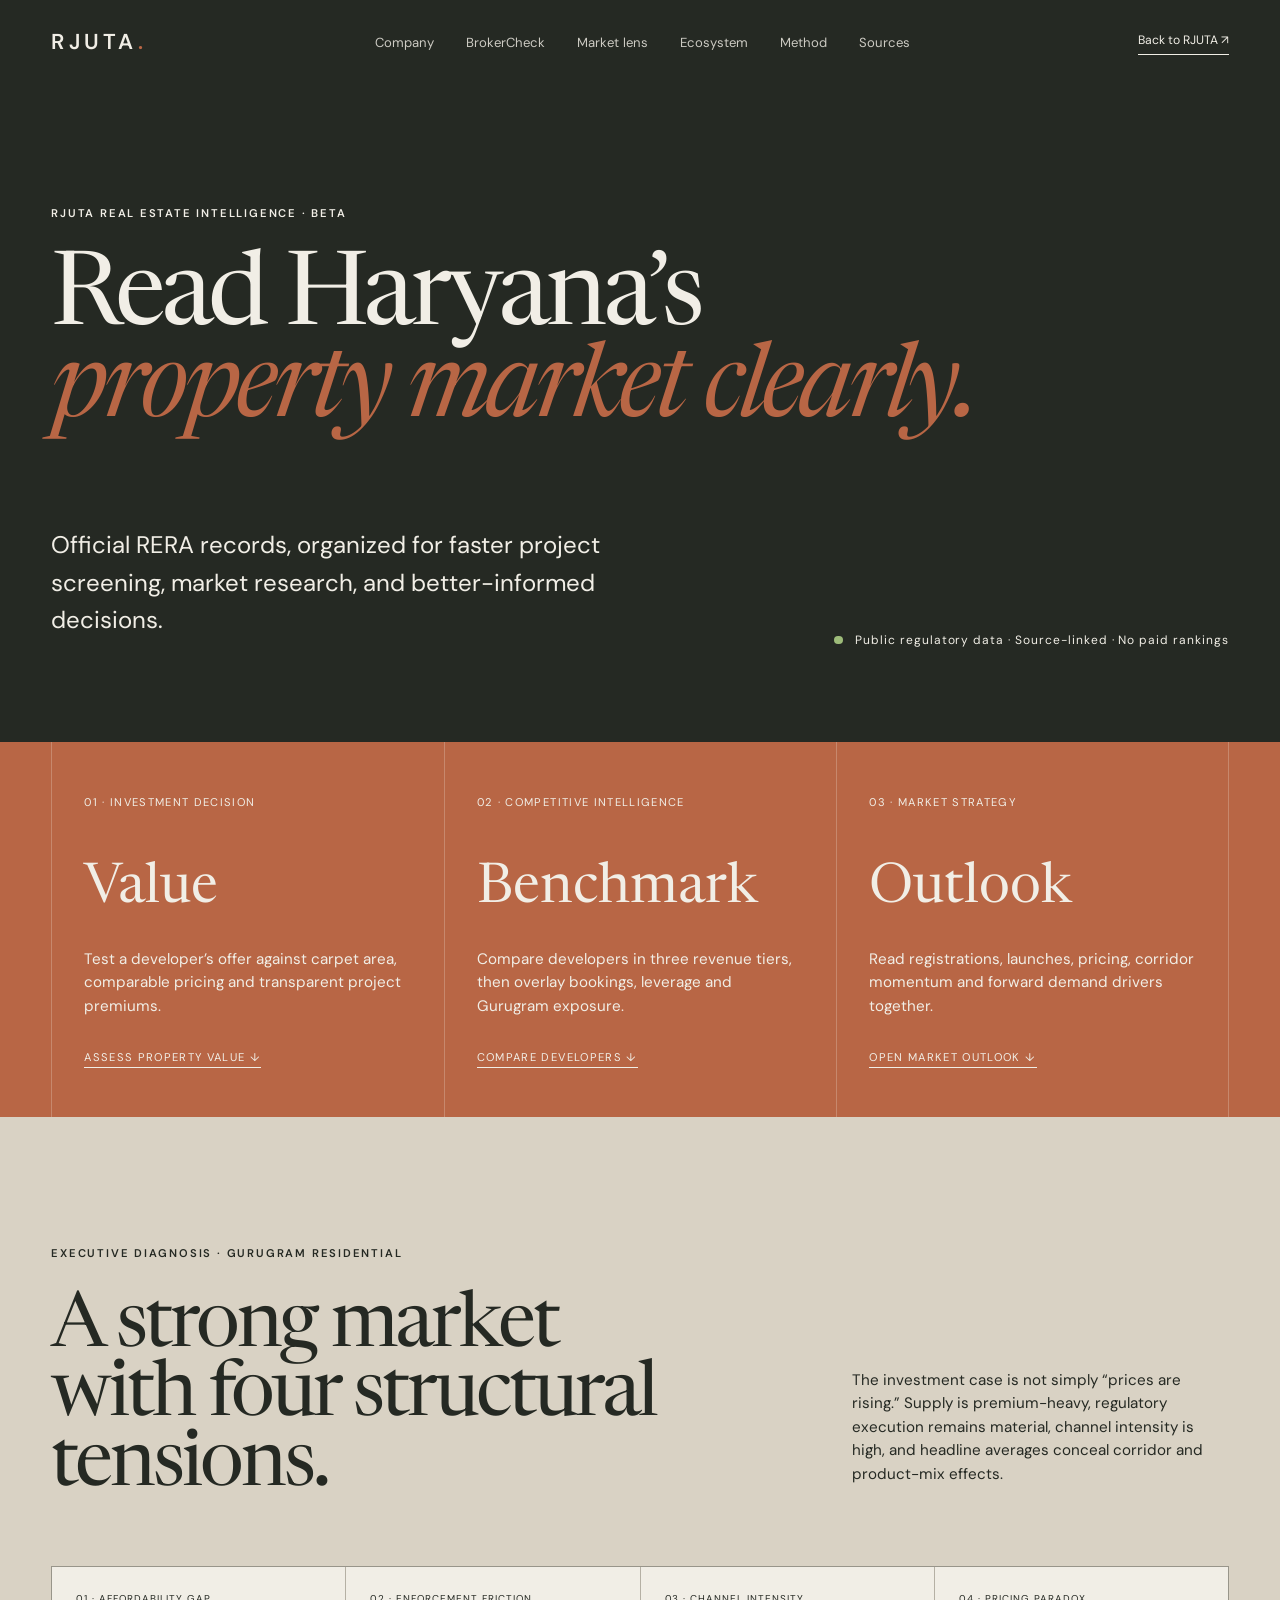
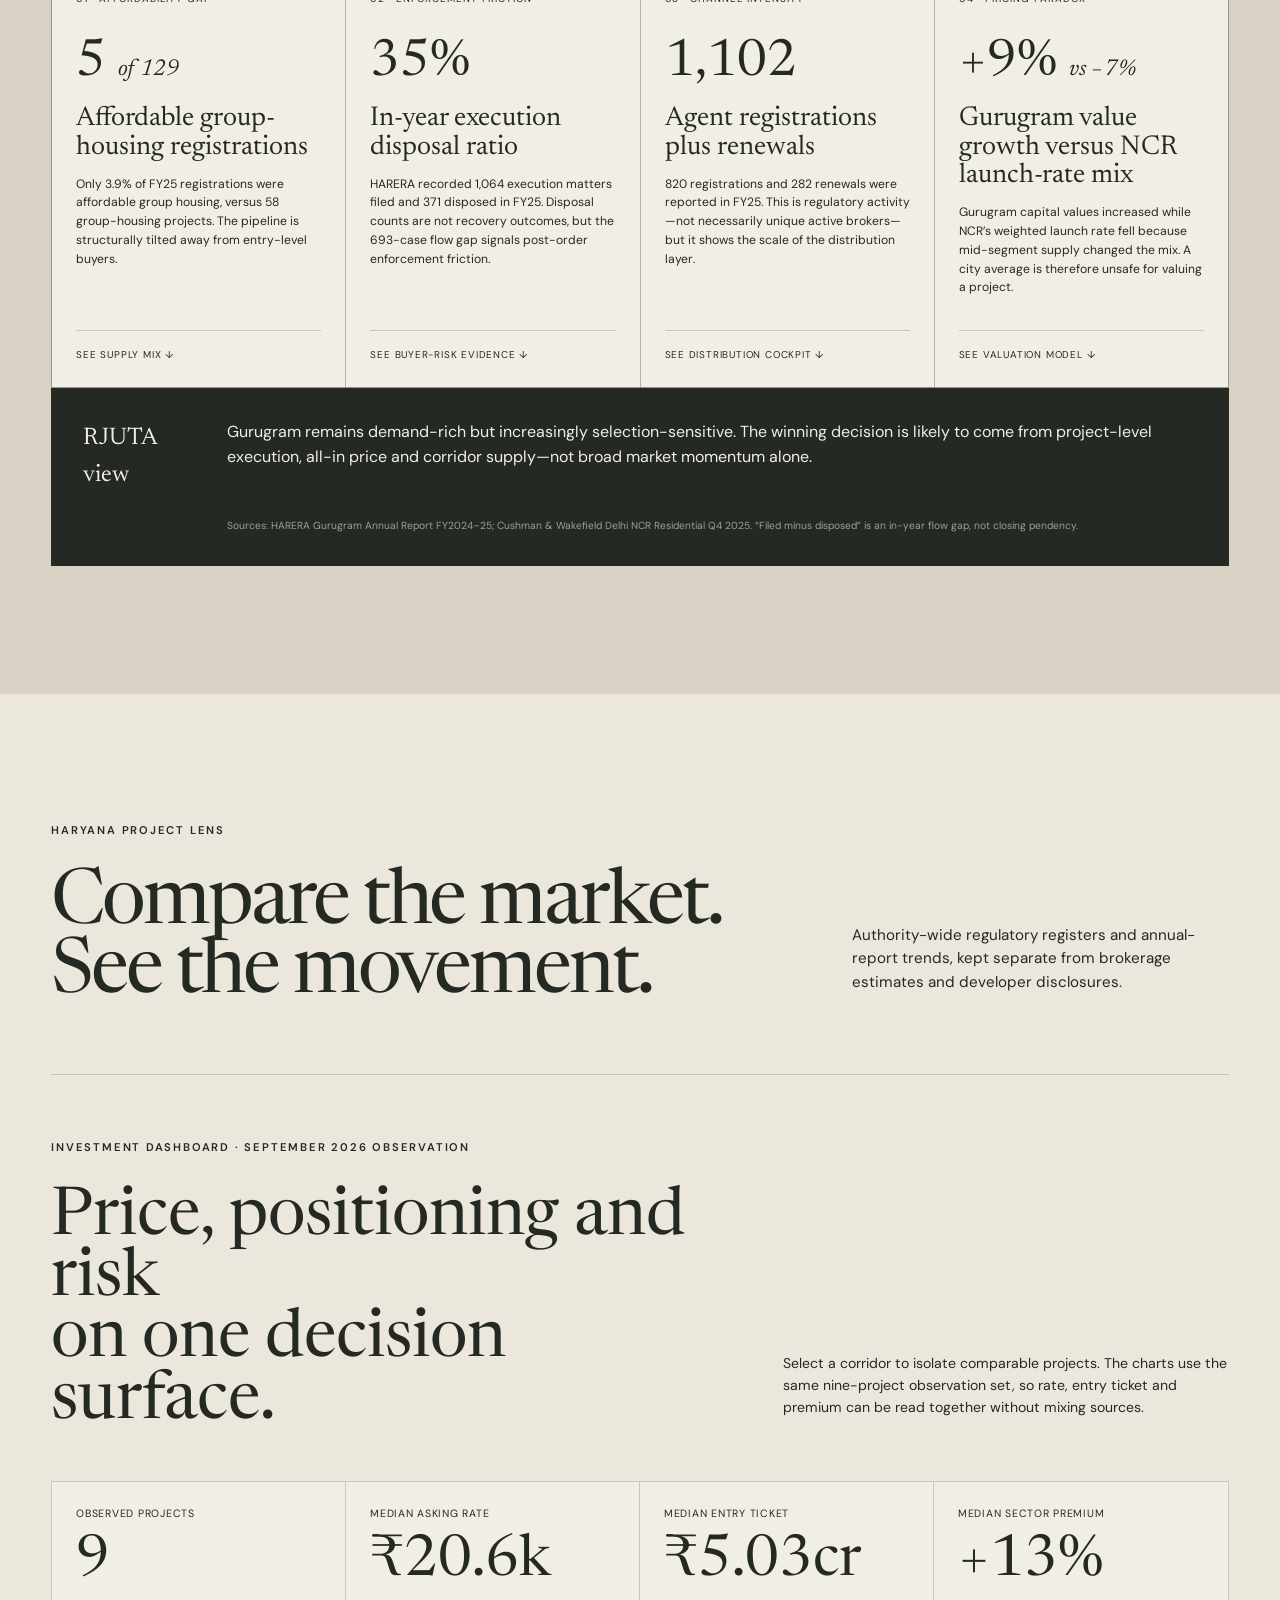
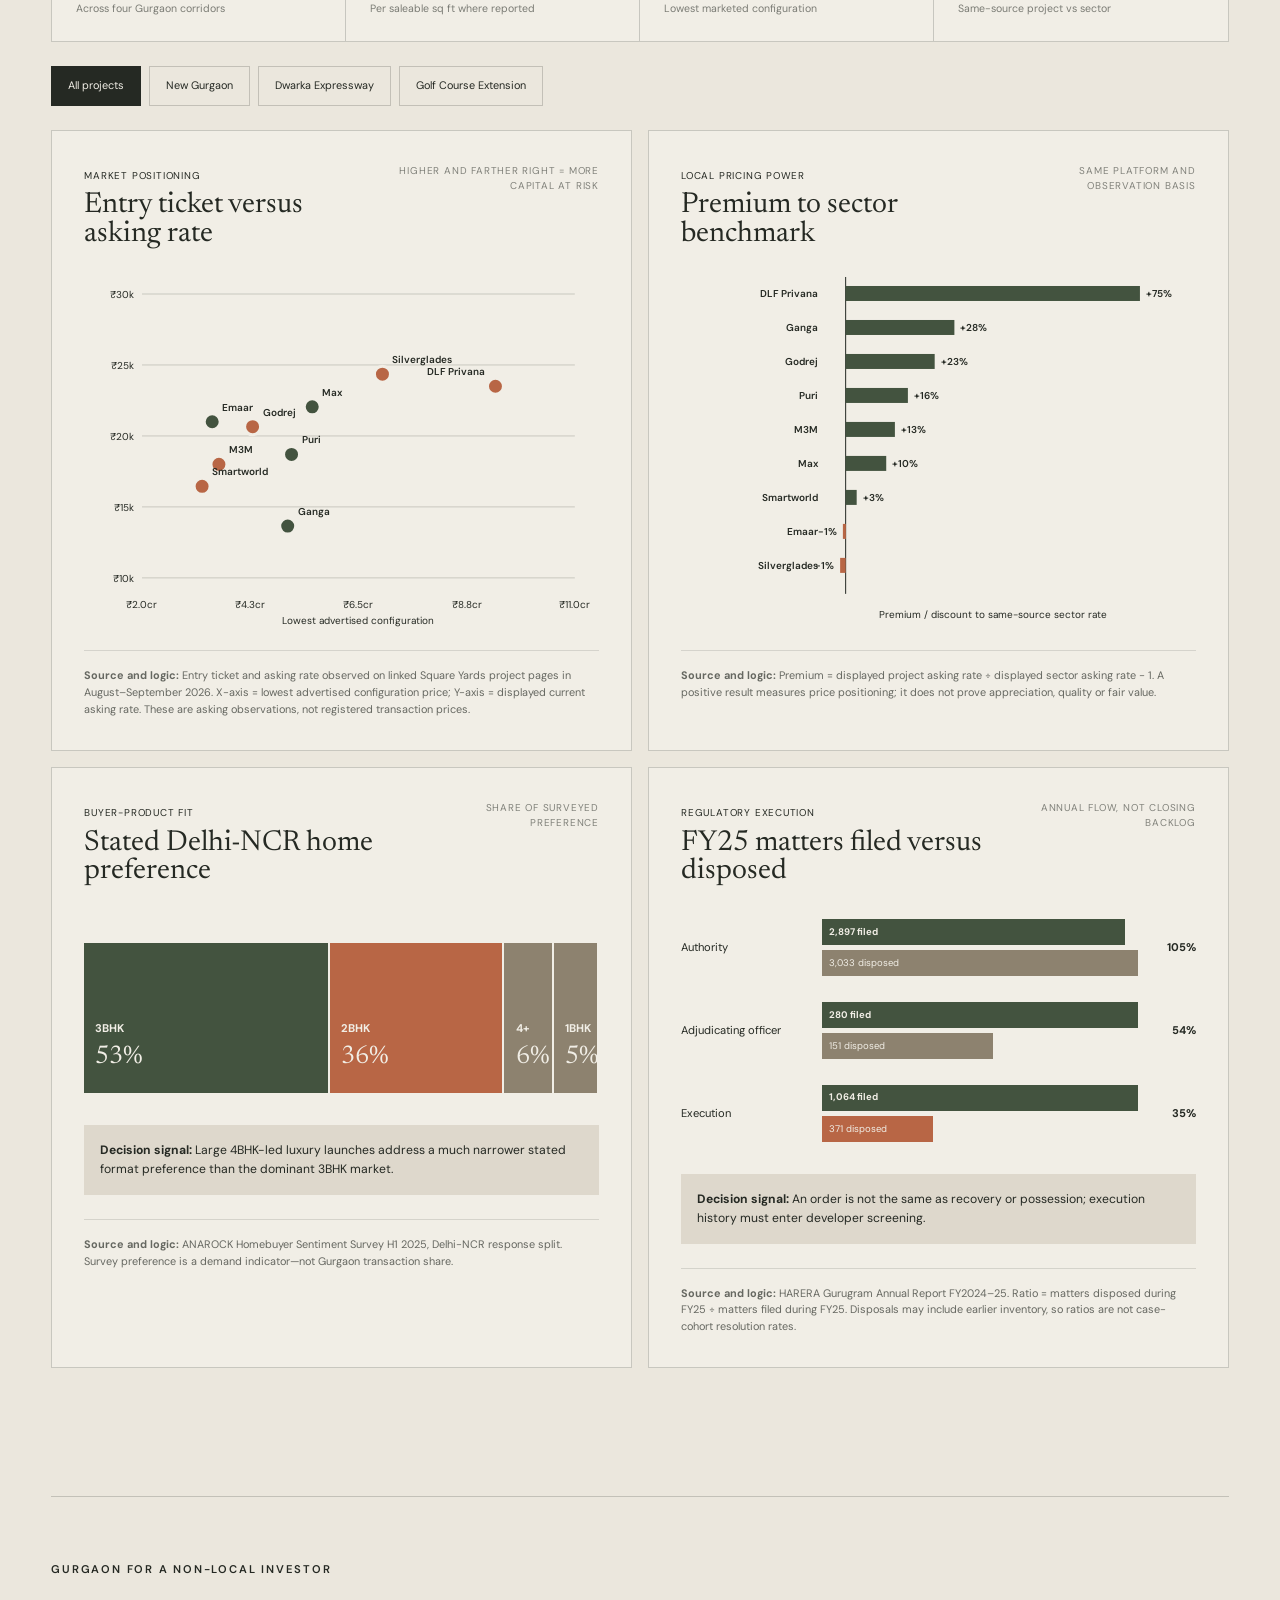
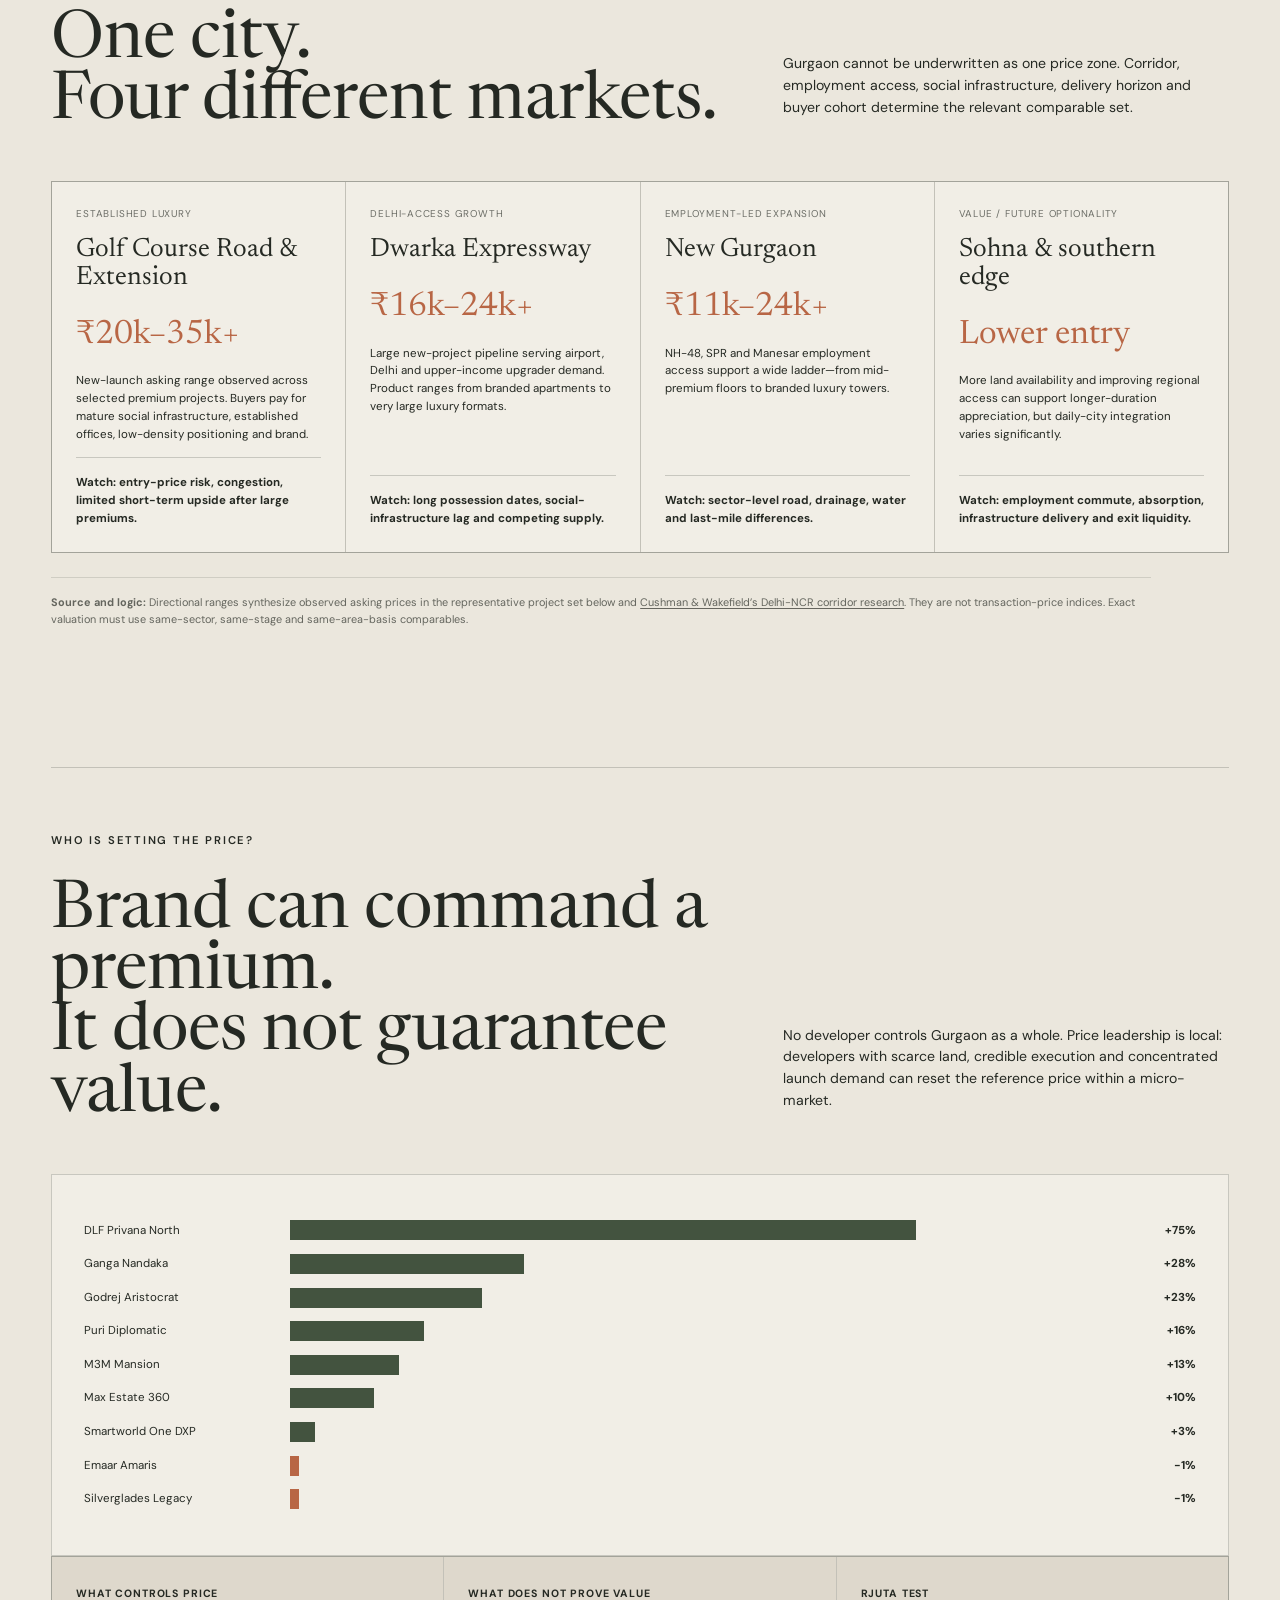
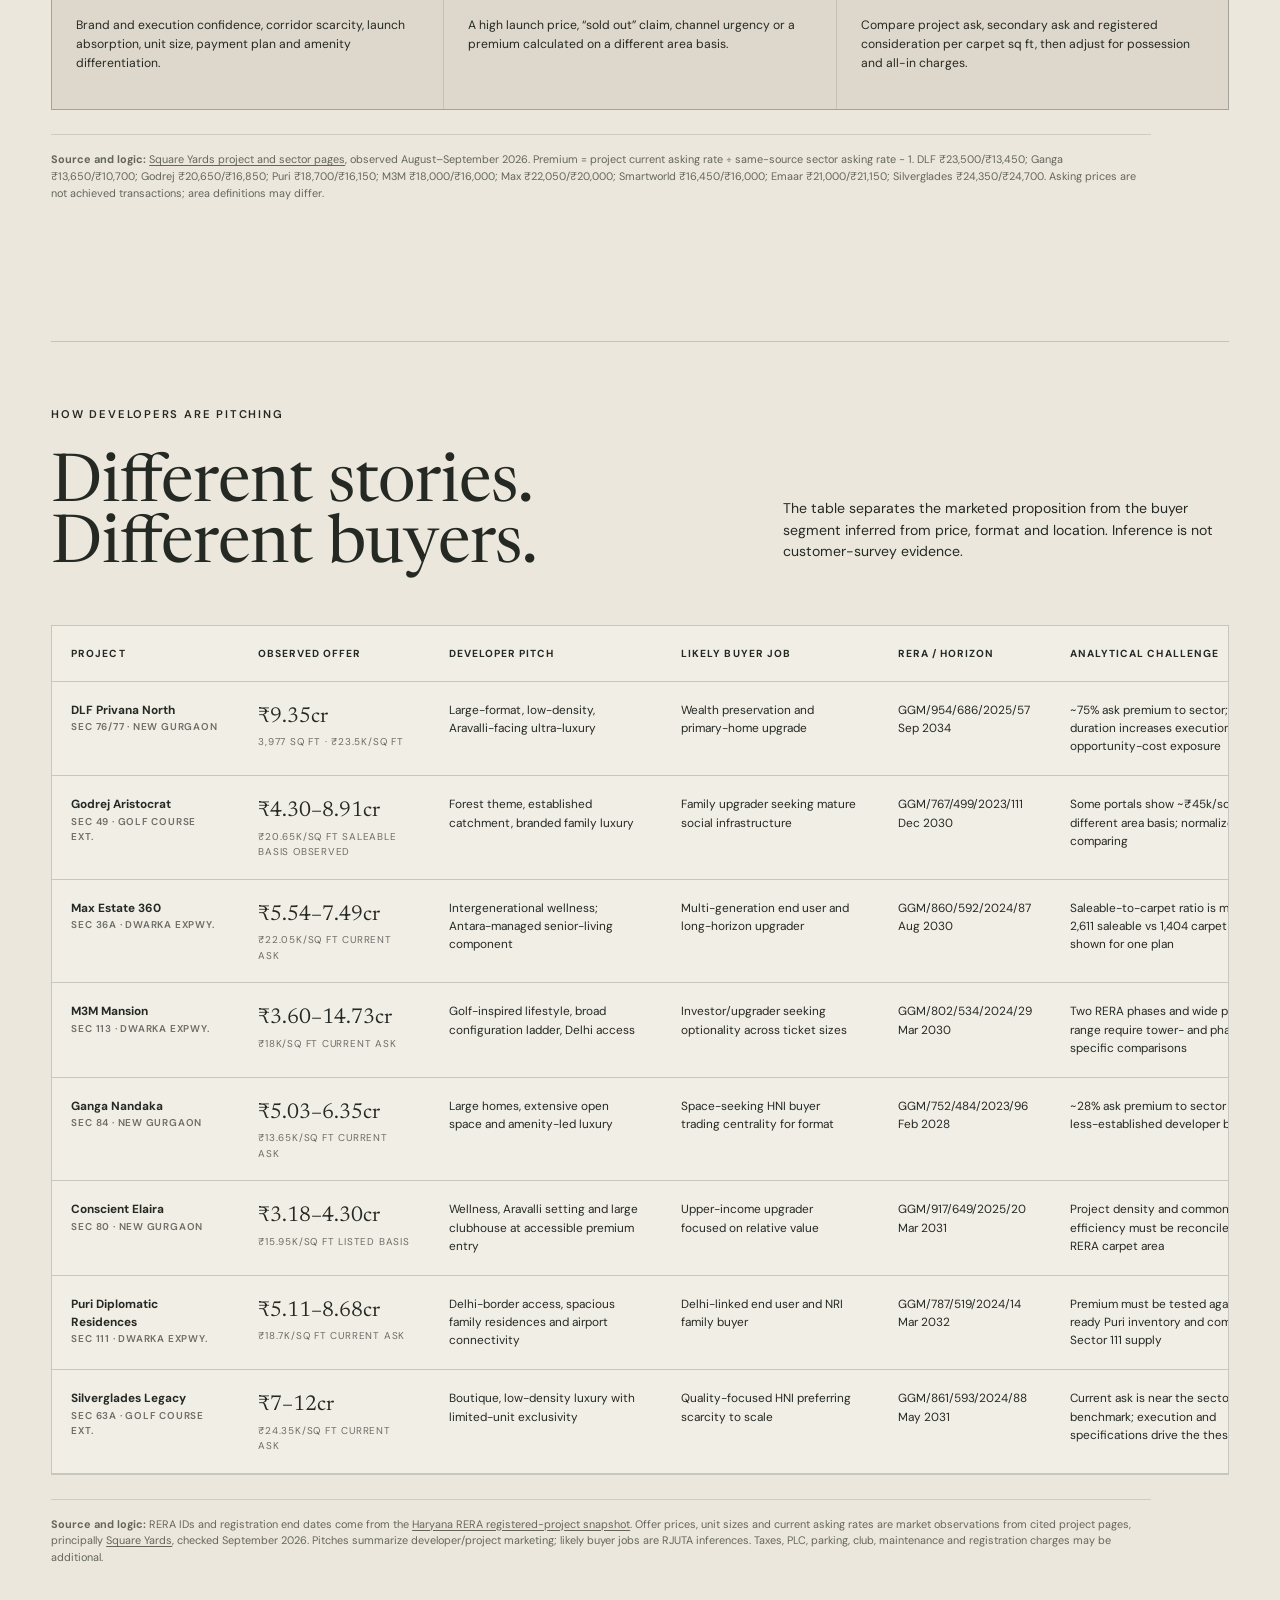
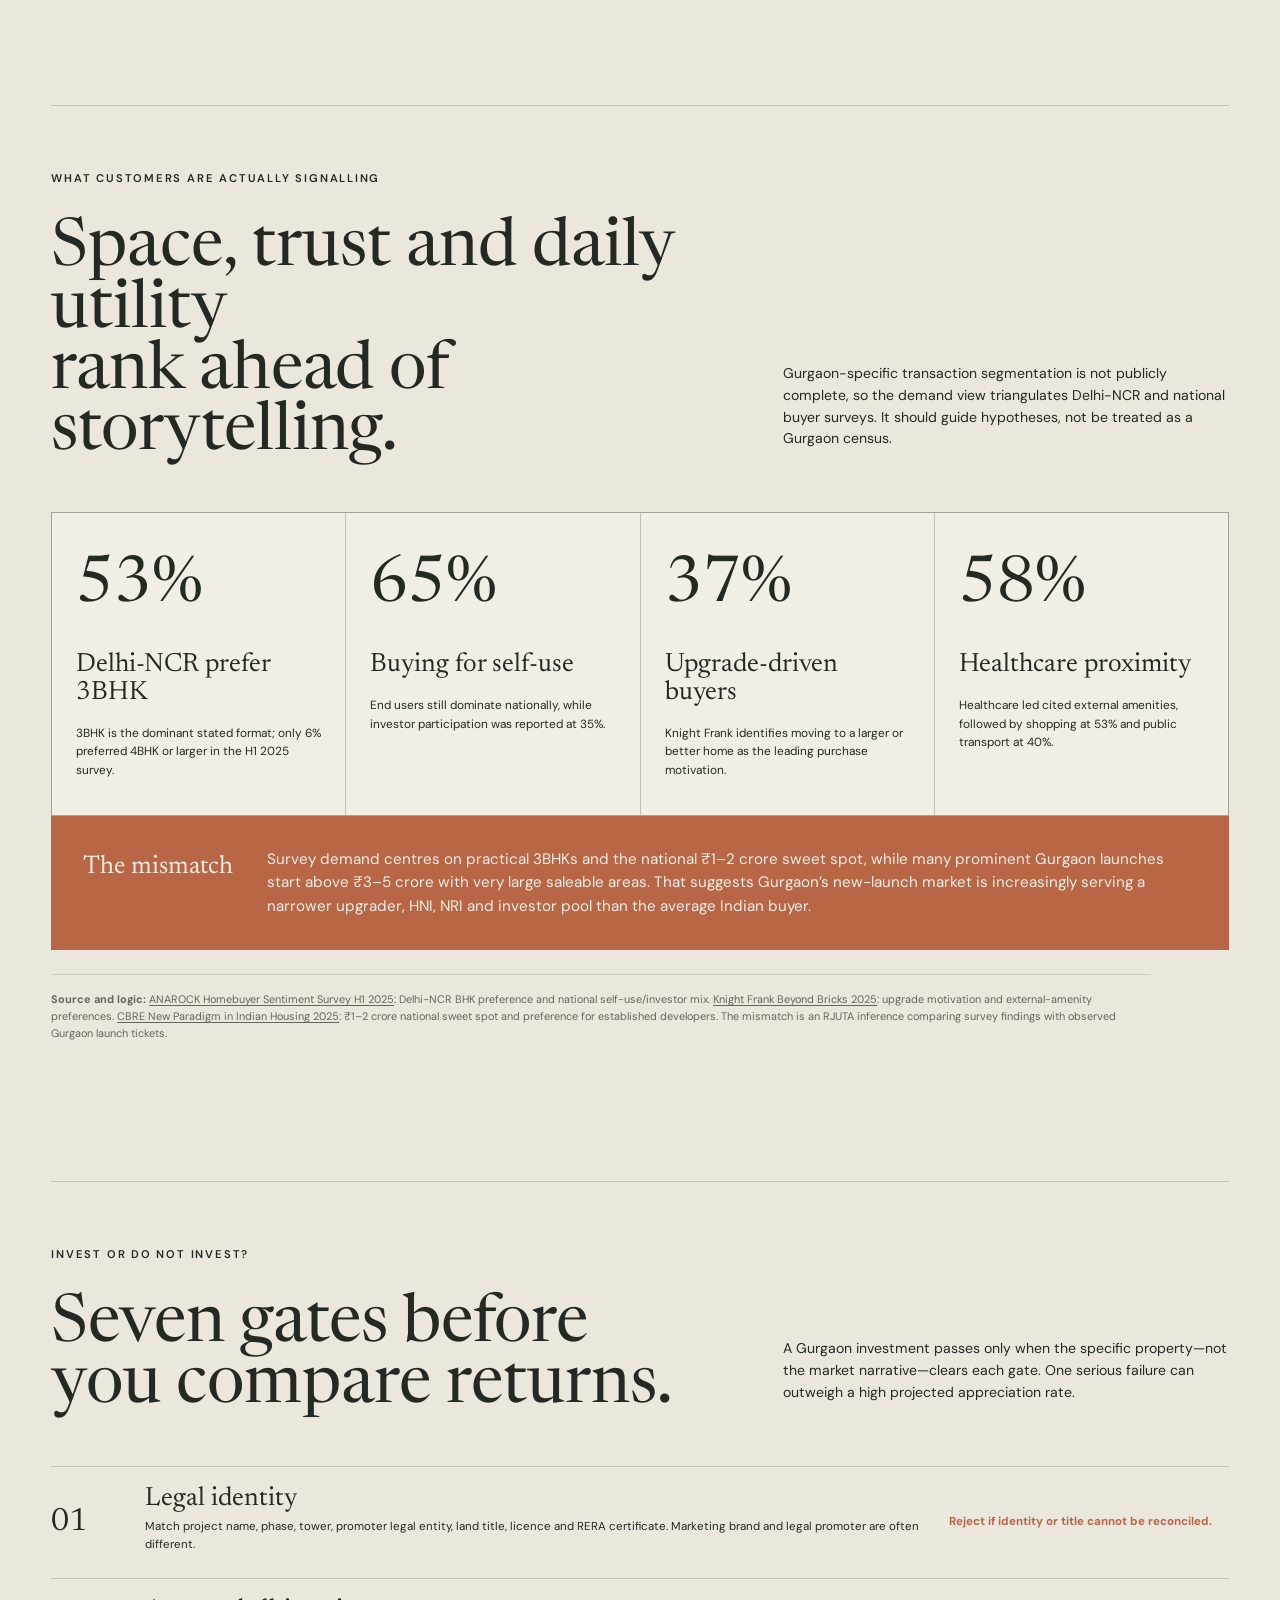
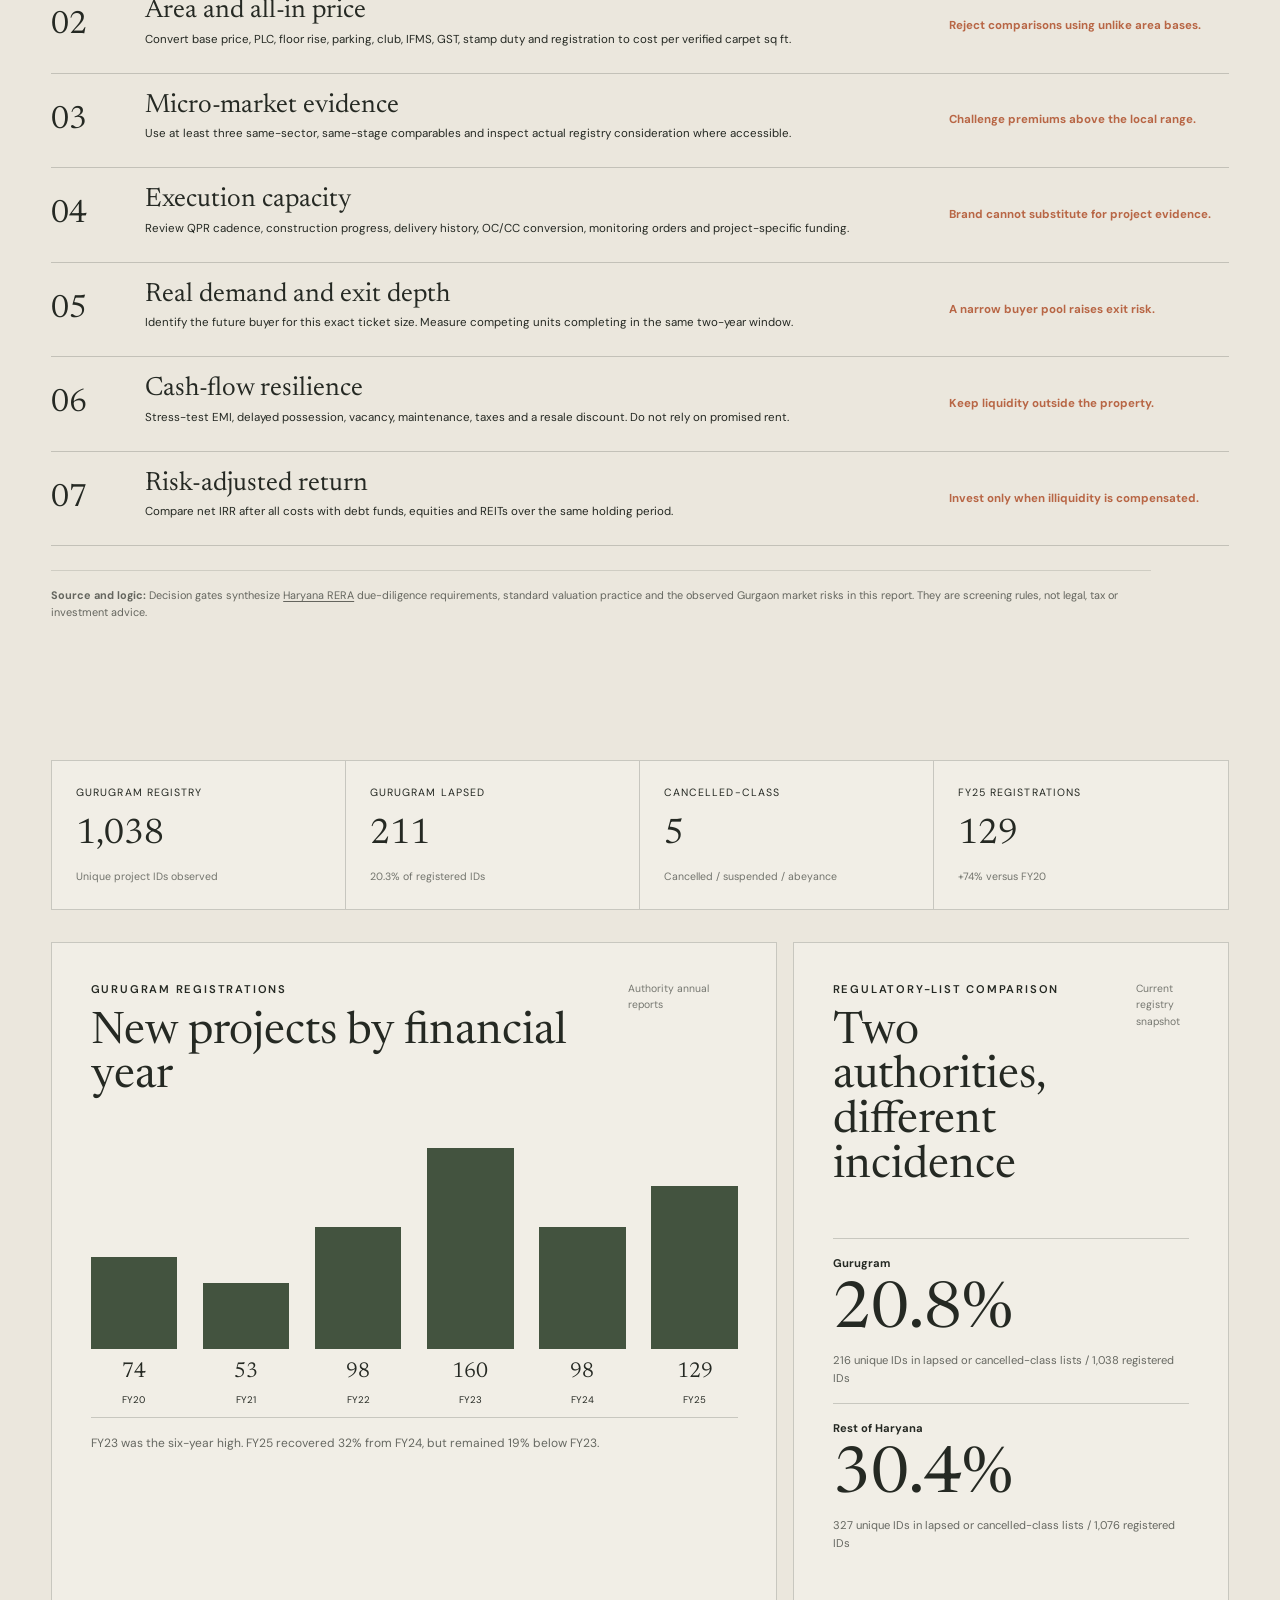
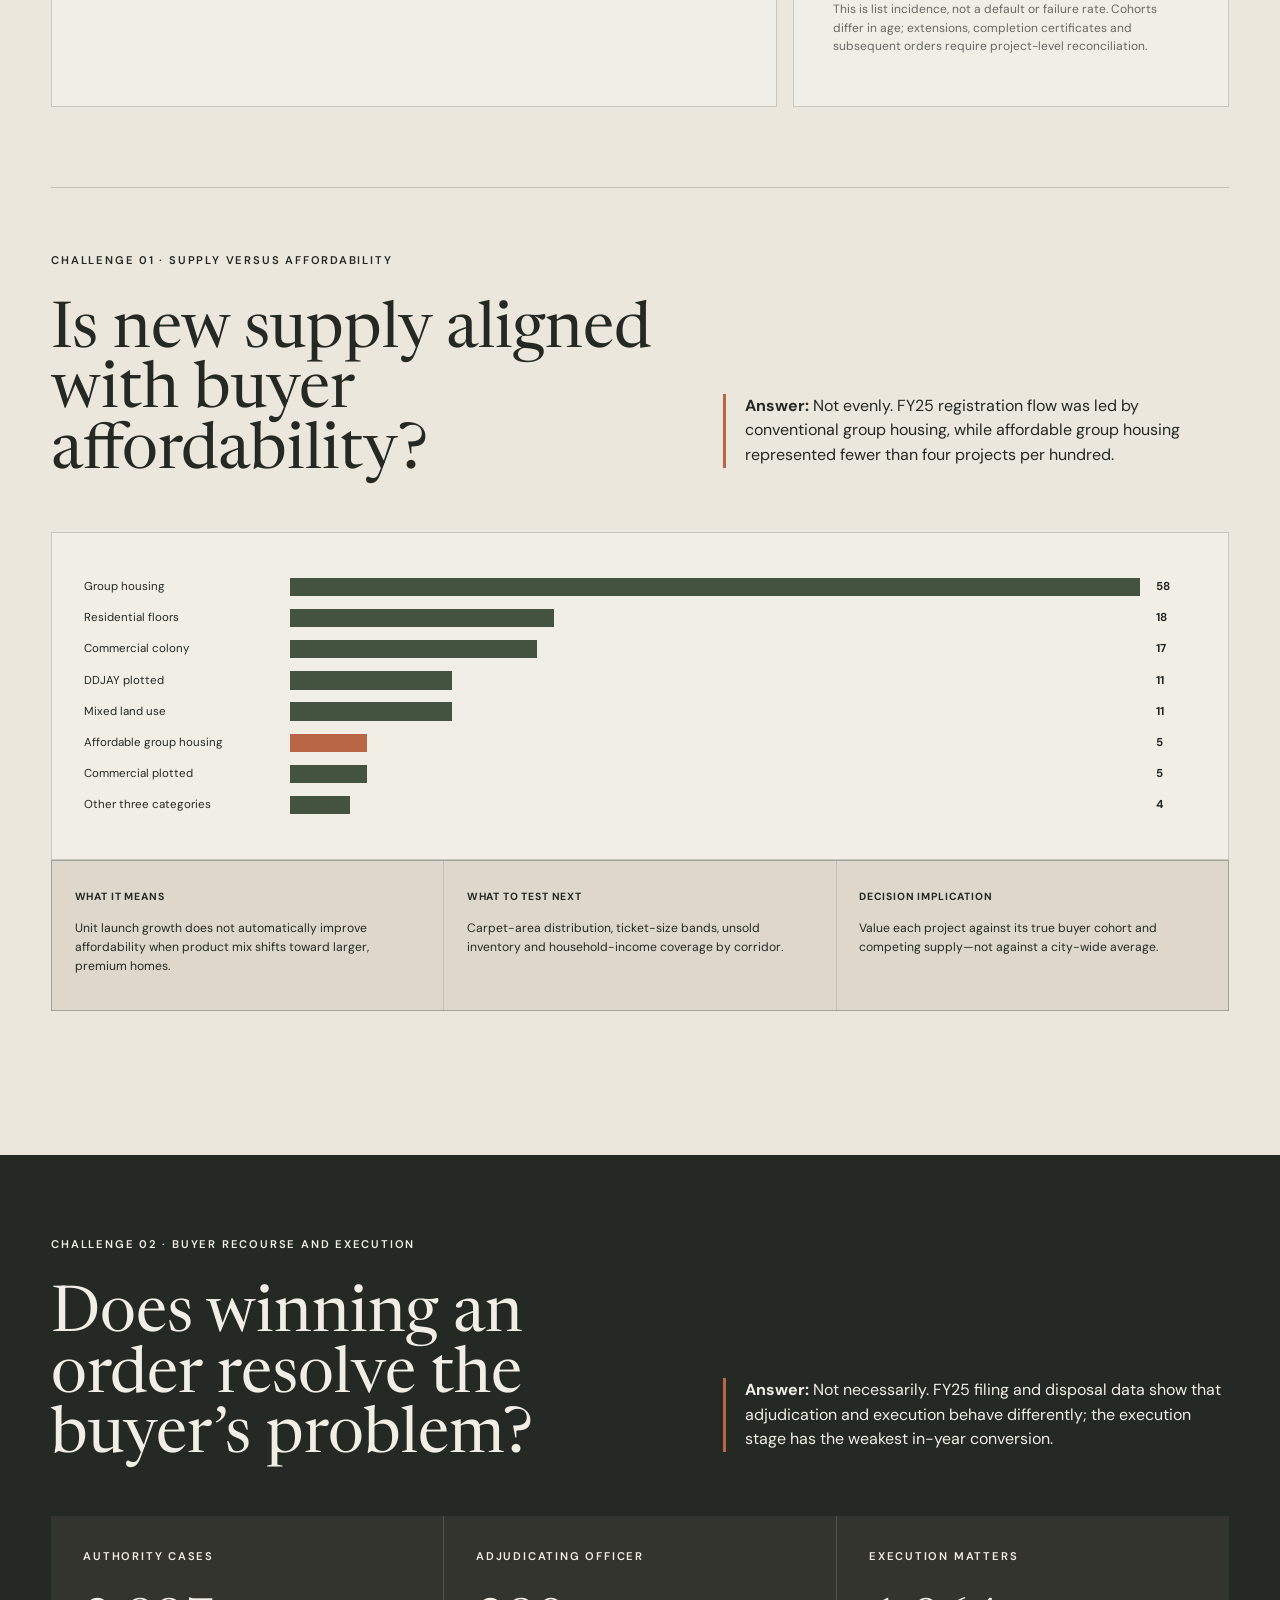
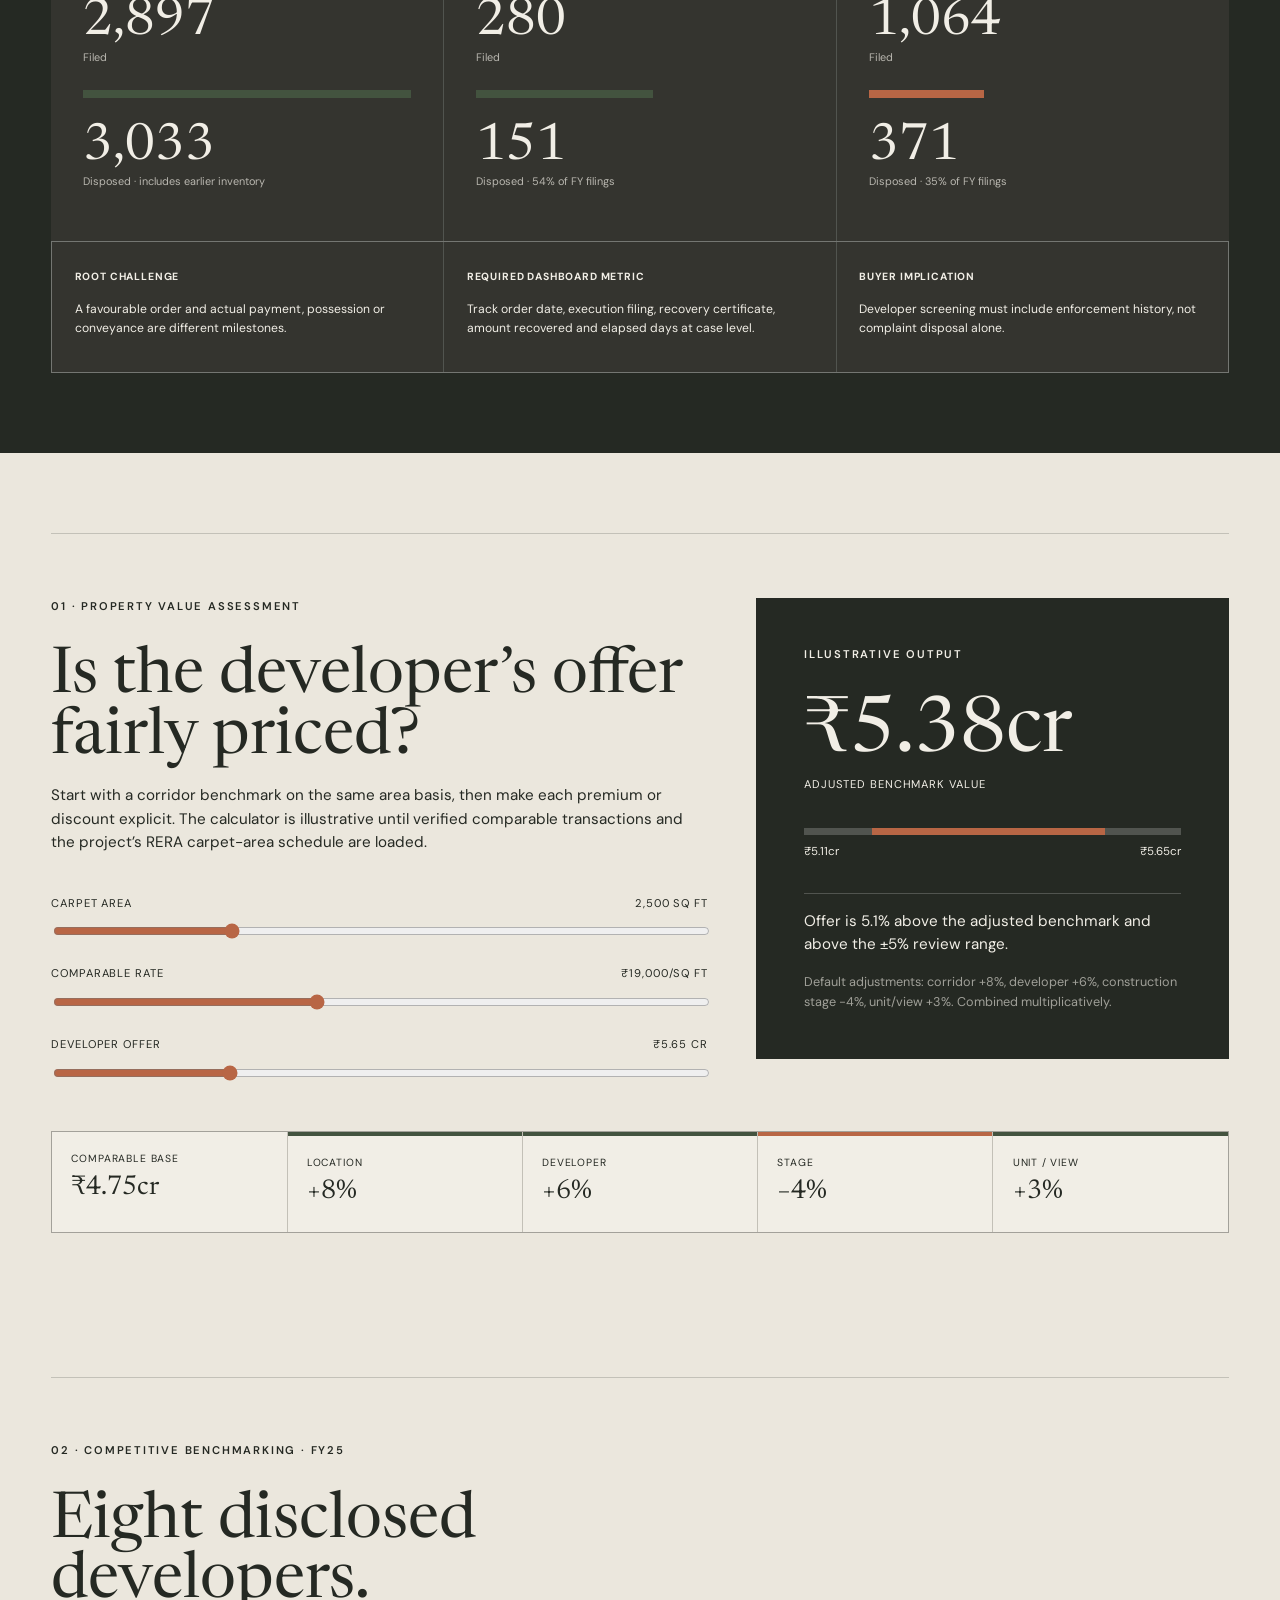
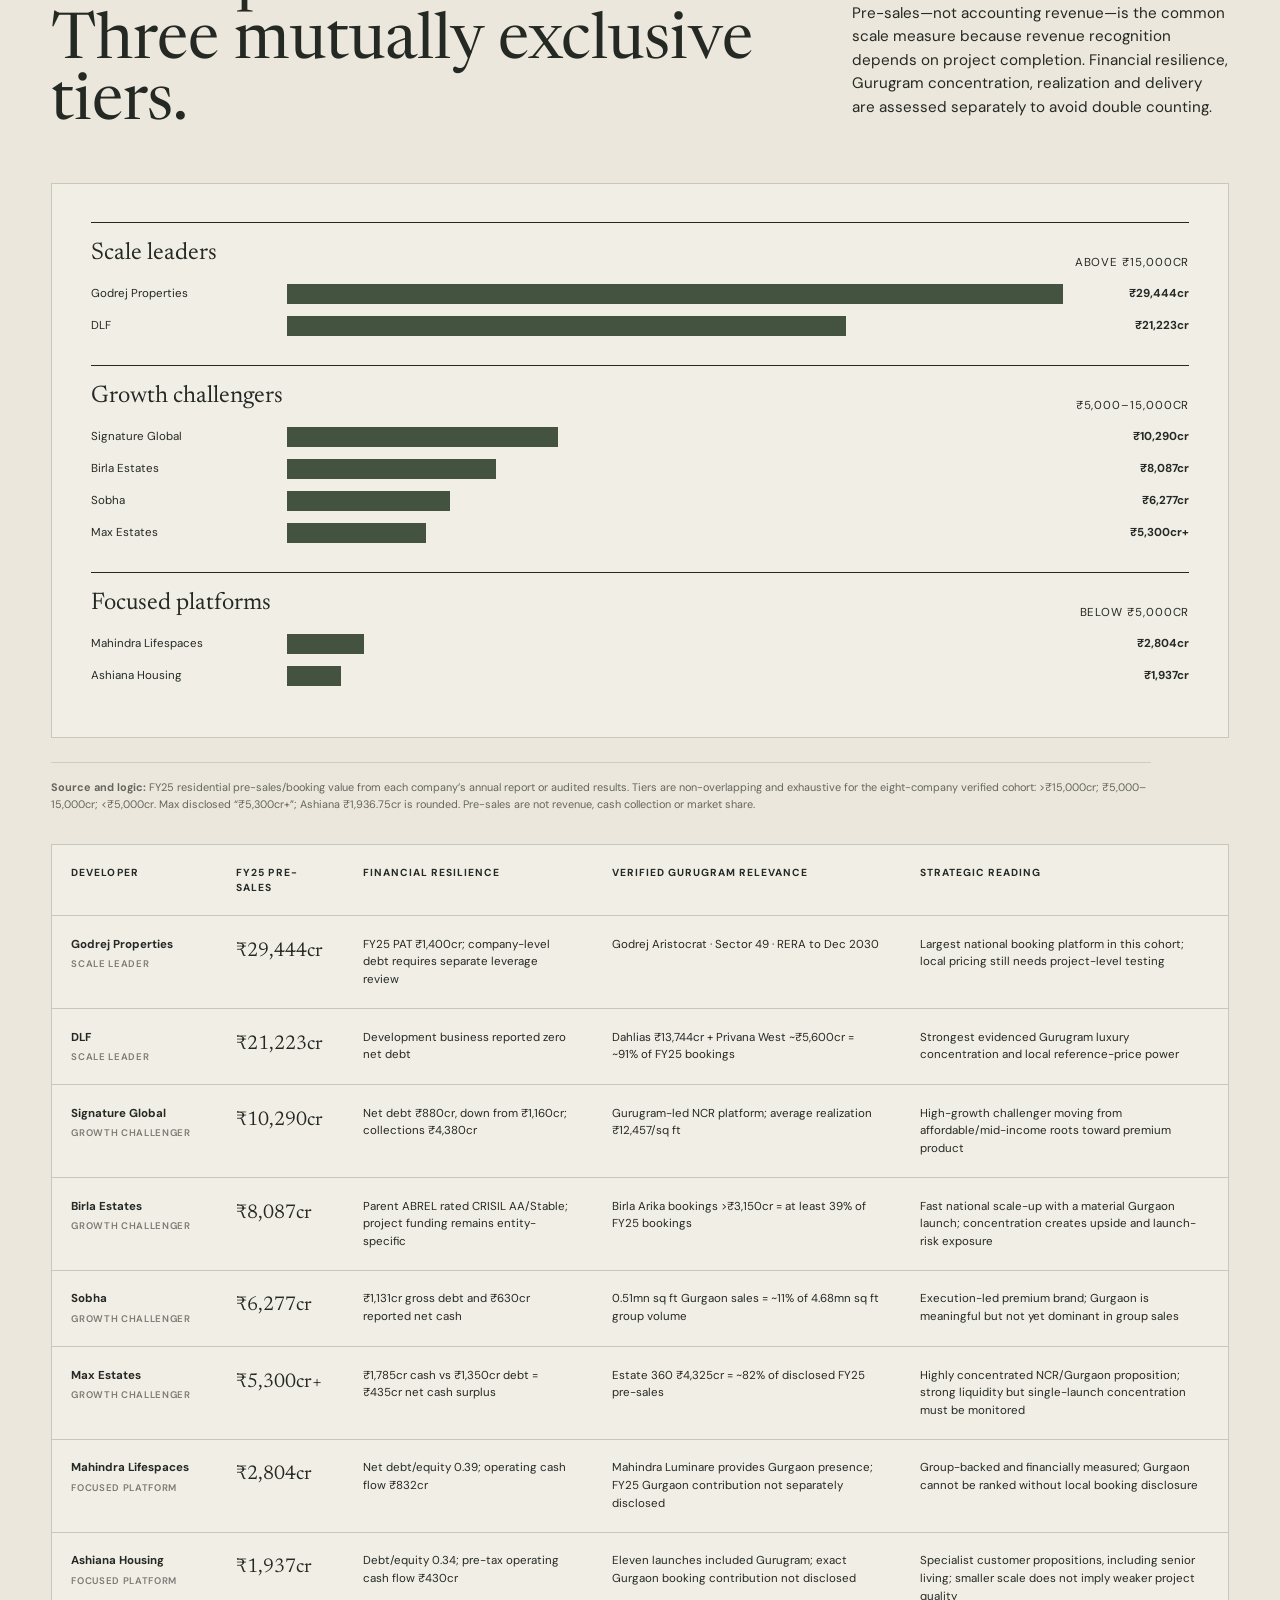
==== commit bc1dc410: "Add files via upload Everything related to broker platform" ====
--- a/intelligence.html
+++ b/intelligence.html
@@ -16,7 +16,7 @@
   <a class="skip-link" href="#main">Skip to content</a>
   <header class="site-header intel-header">
     <a class="brand" href="index.html">RJUTA<span>.</span></a>
-    <nav class="desktop-nav" aria-label="Primary navigation"><a href="index.html">Company</a><a href="#lens">Market lens</a><a href="#ecosystem">Ecosystem</a><a href="#method">Method</a><a href="#sources">Sources</a></nav>
+    <nav class="desktop-nav" aria-label="Primary navigation"><a href="index.html">Company</a><a href="brokers.html">BrokerCheck</a><a href="#lens">Market lens</a><a href="#ecosystem">Ecosystem</a><a href="#method">Method</a><a href="#sources">Sources</a></nav>
     <a class="back-link" href="index.html">Back to RJUTA ↗</a>
   </header>
 
